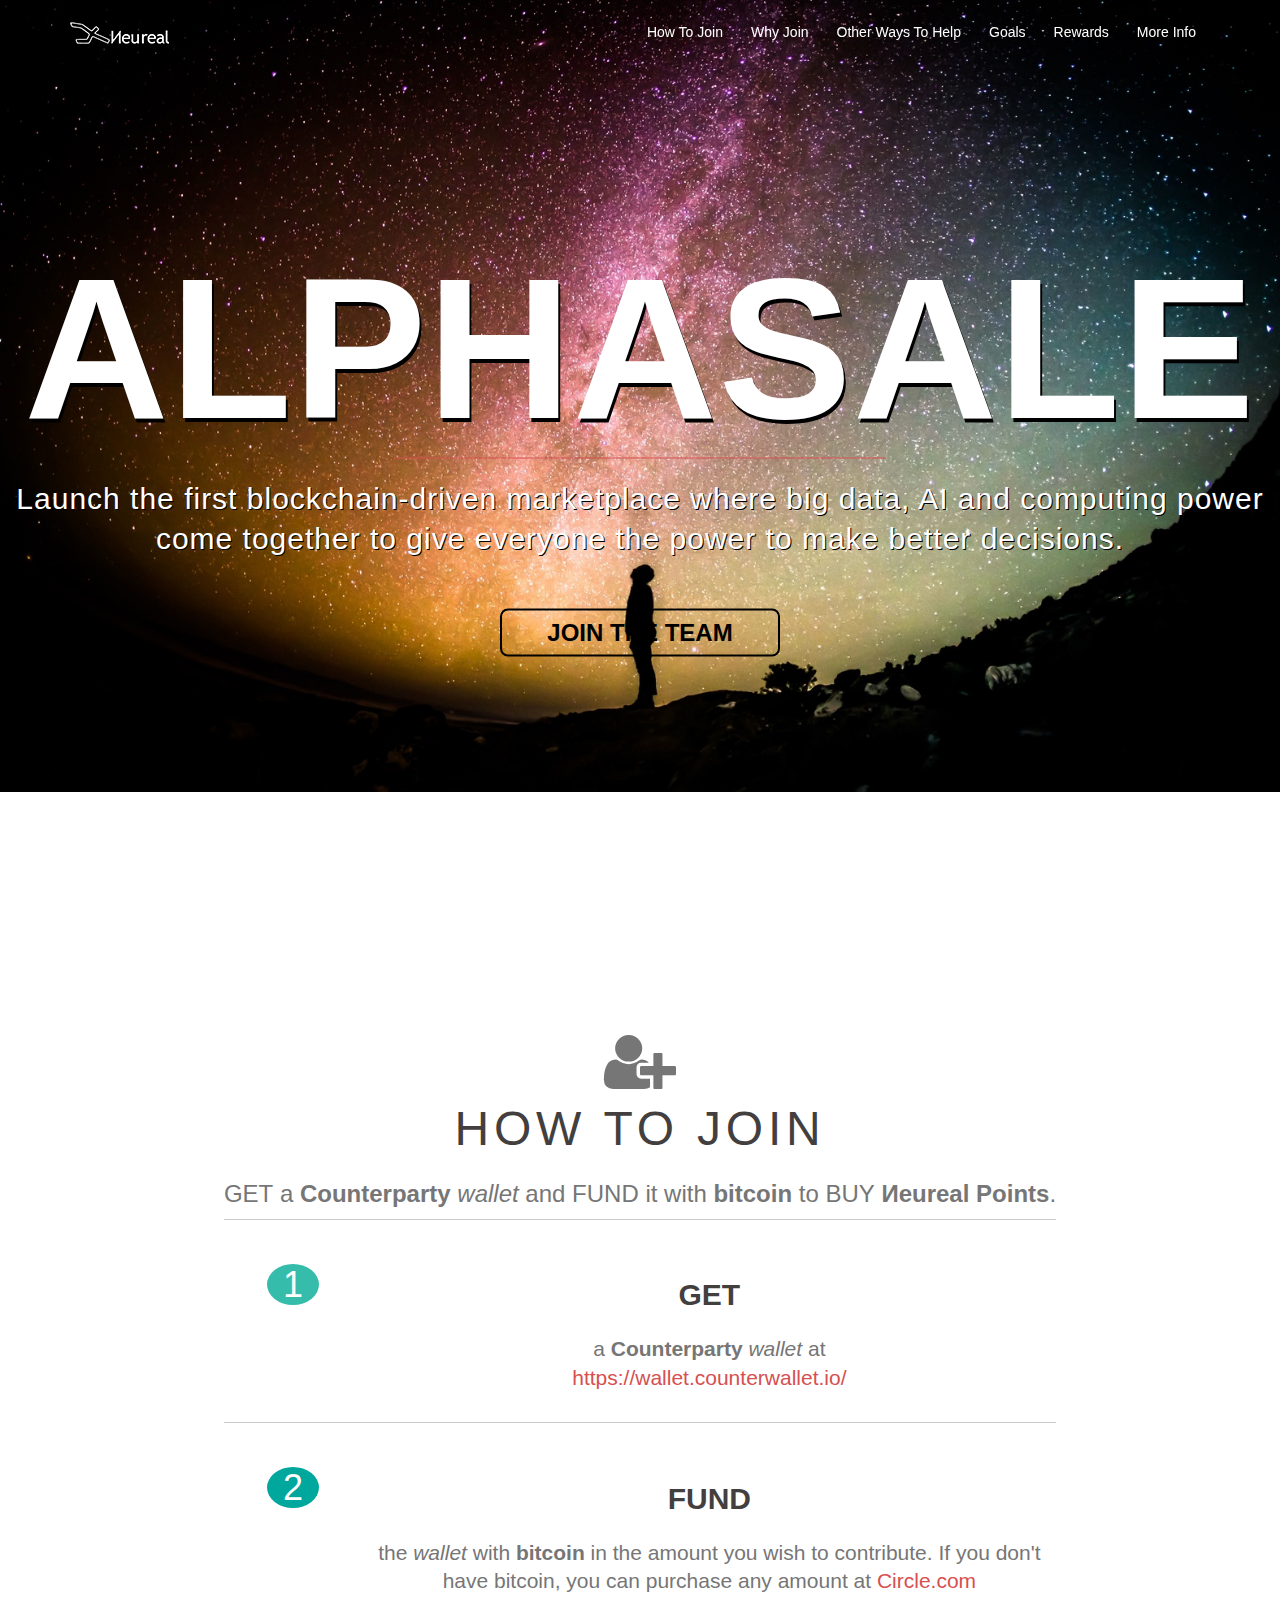
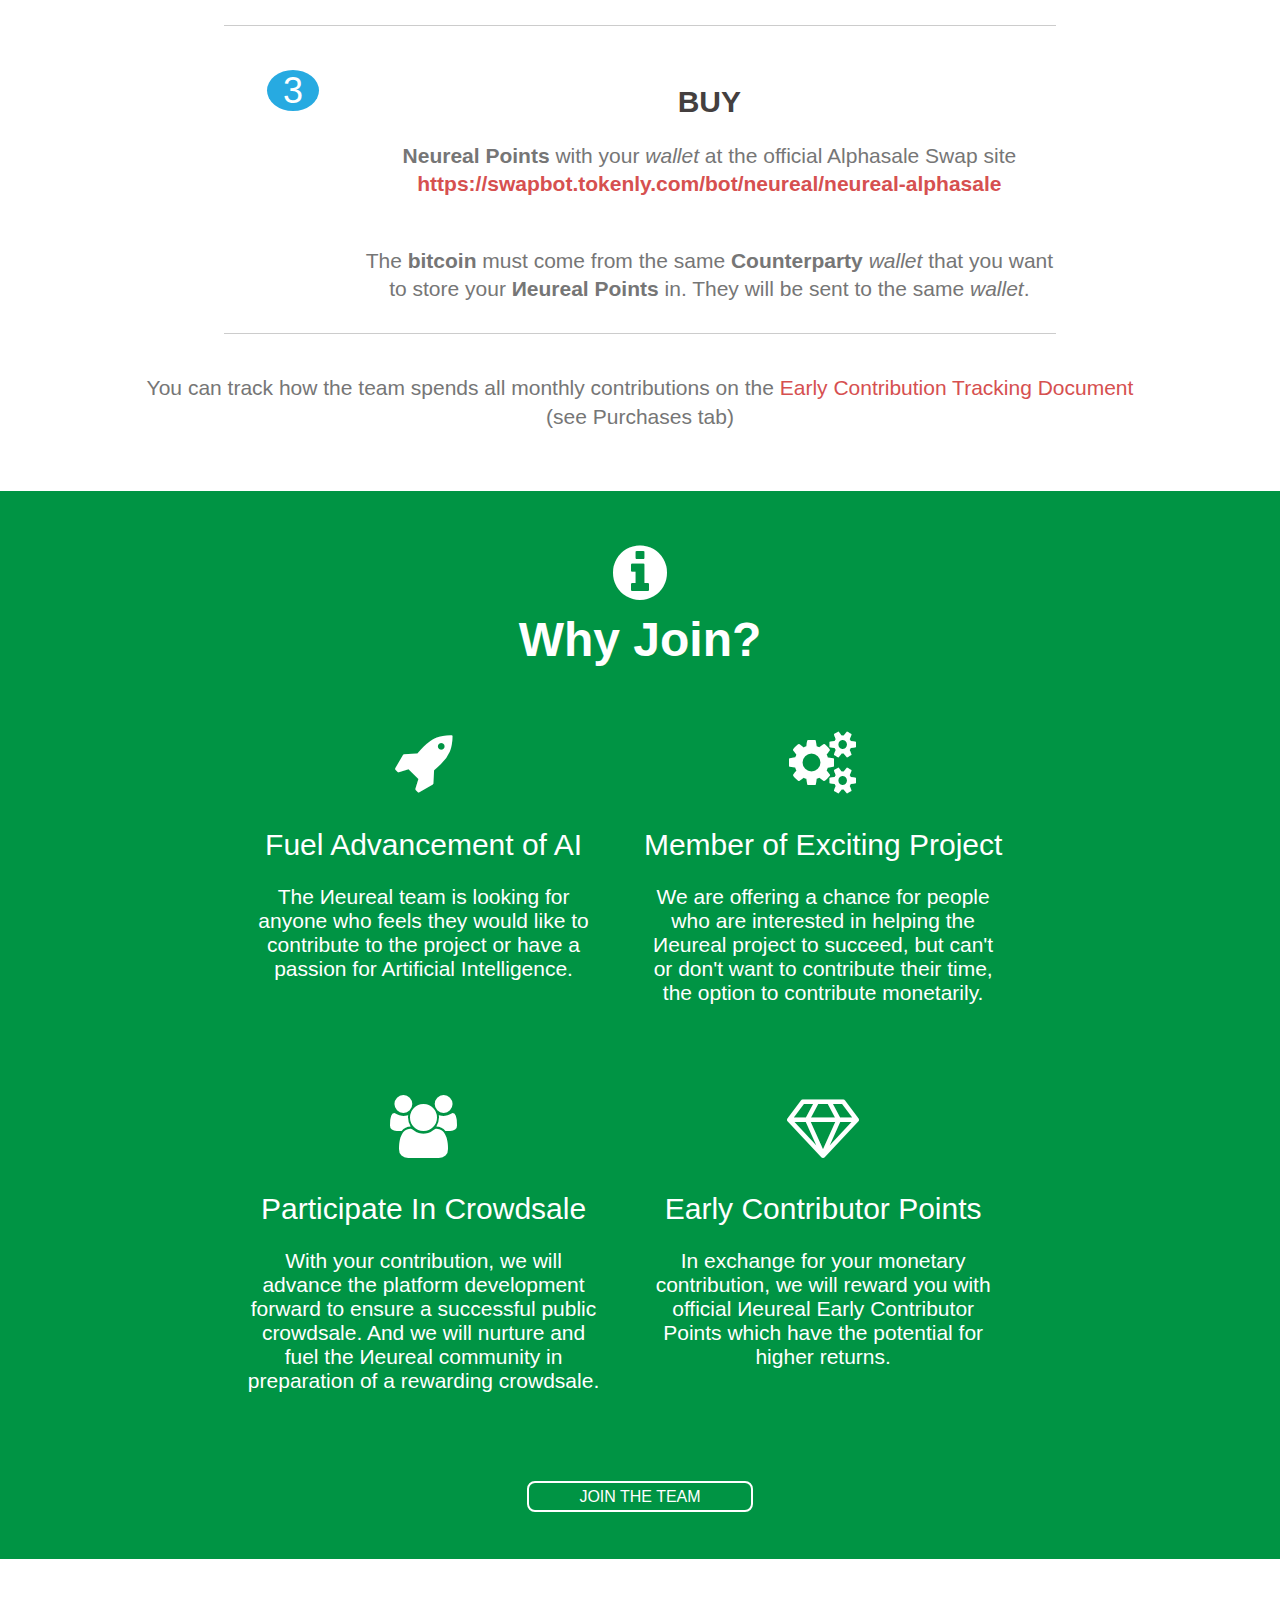
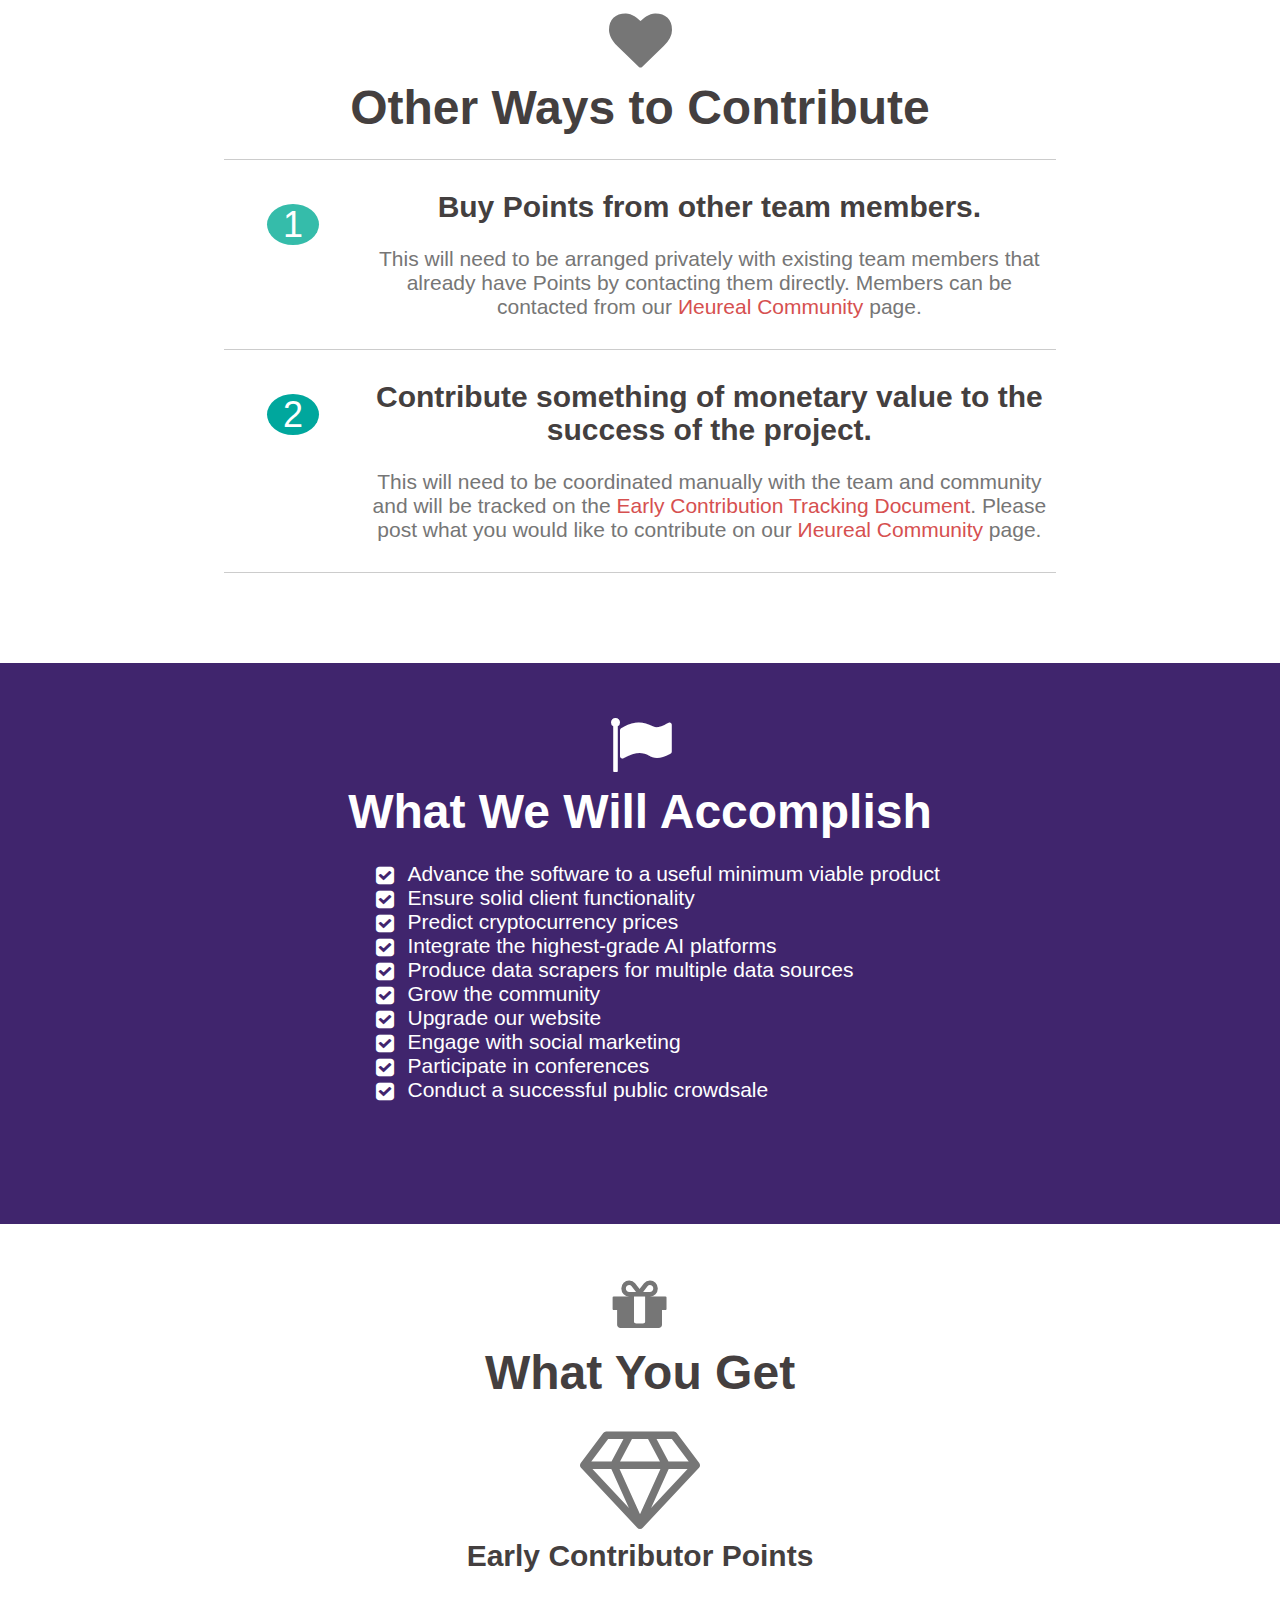
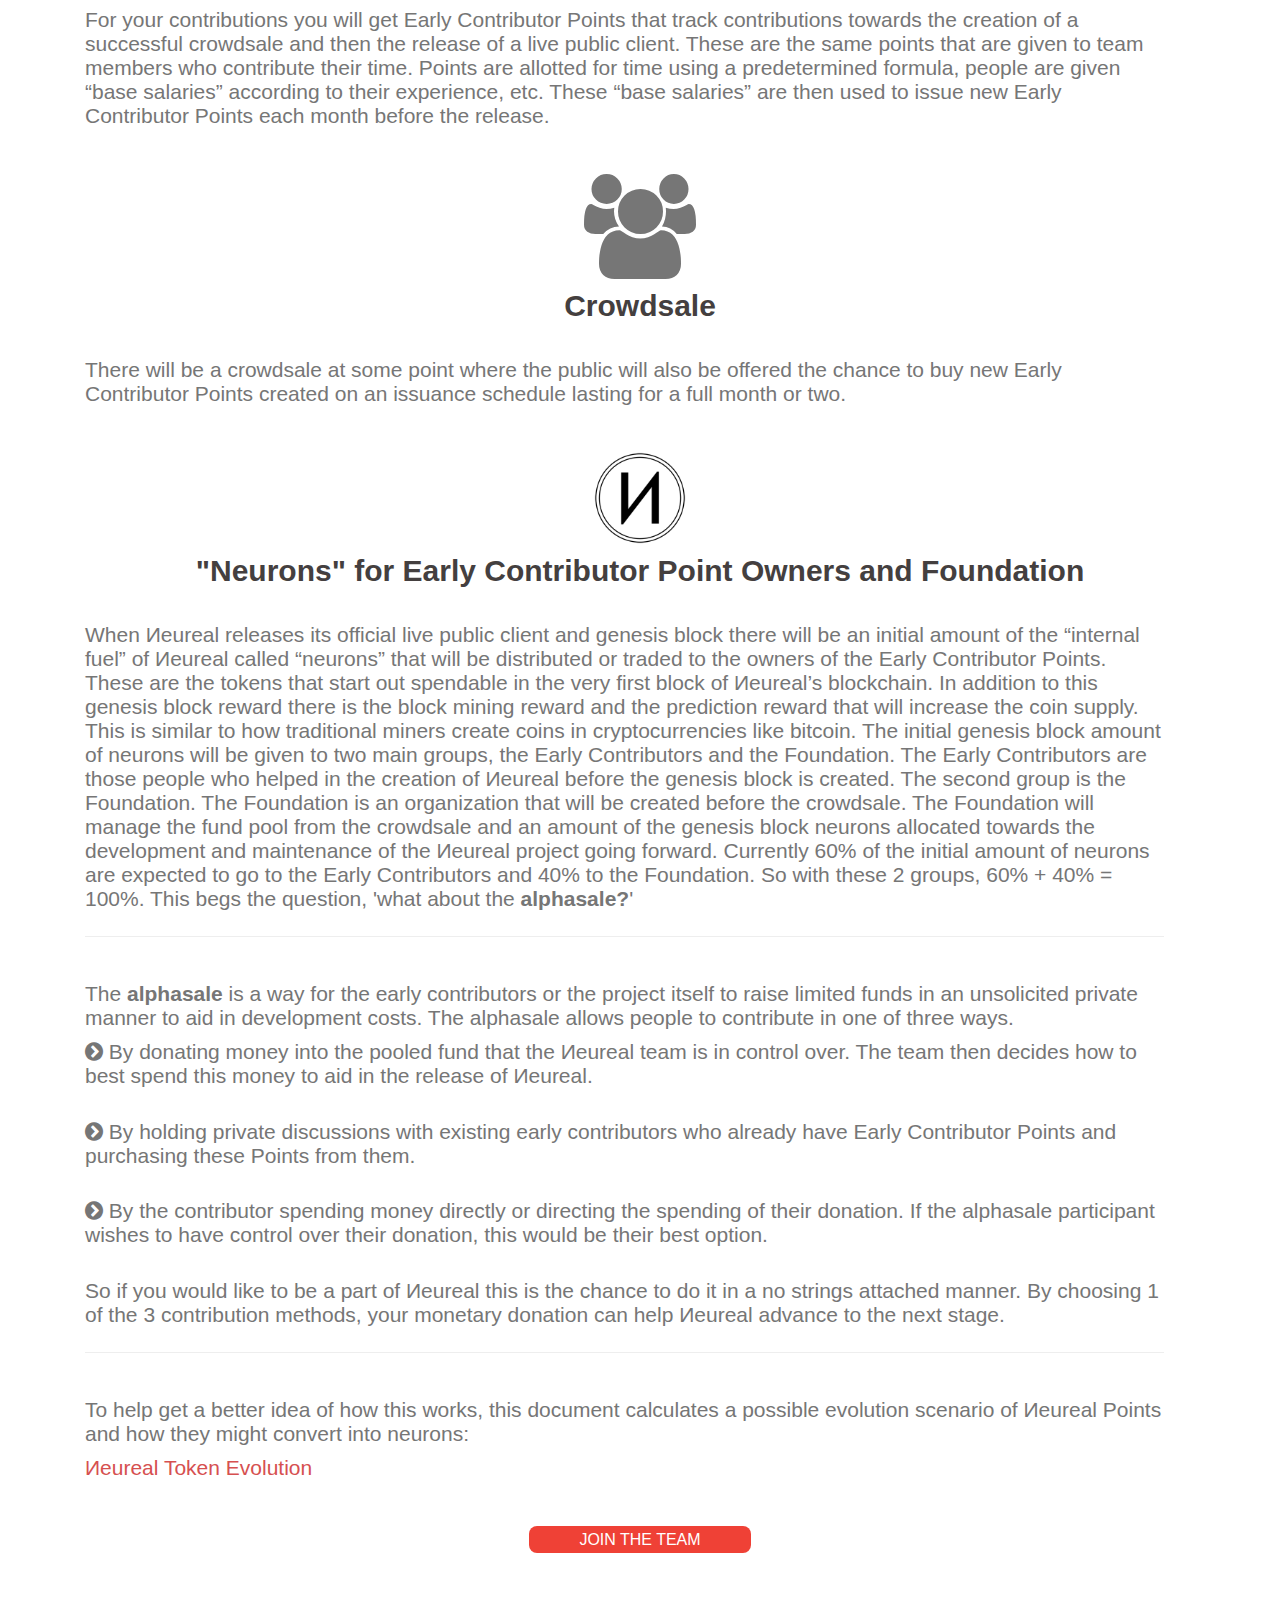
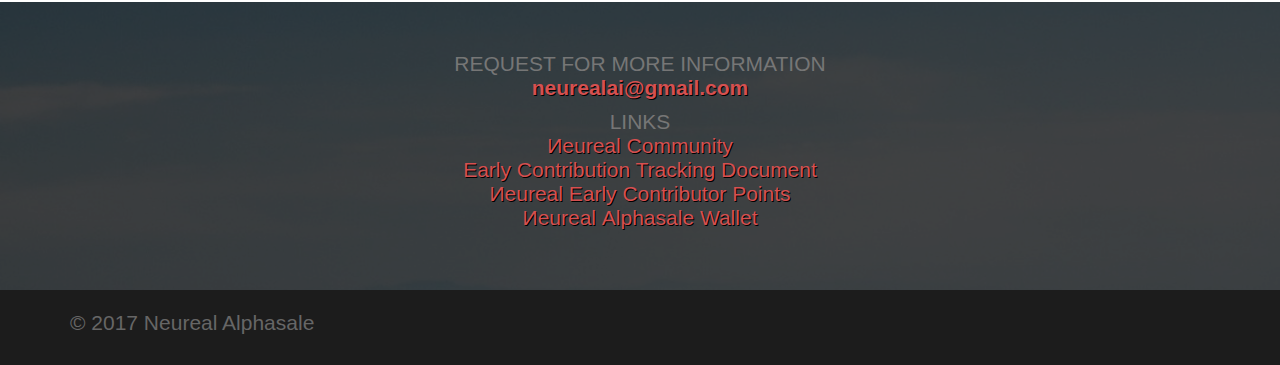
==== alphasale.neureal.net/index.html @ ccf72410 "files" ====
<!DOCTYPE html>
<html lang="en-US"><head>
<meta http-equiv="content-type" content="text/html; charset=UTF-8">
<meta charset="UTF-8">
<meta name="viewport" content="width=device-width, initial-scale=1">
<link rel="profile" href="http://gmpg.org/xfn/11">
<link rel="pingback" href="http://alphasale.neureal.net/xmlrpc.php">

<title>Neureal Alphasale</title>

		<script type="text/javascript">
			window._wpemojiSettings = {"baseUrl":"https:\/\/s.w.org\/images\/core\/emoji\/72x72\/","ext":".png","source":{"concatemoji":"http:\/\/alphasale.neureal.net\/wp-includes\/js\/wp-emoji-release.min.js?ver=4.5.9"}};
			!function(a,b,c){function d(a){var c,d,e,f=b.createElement("canvas"),g=f.getContext&&f.getContext("2d"),h=String.fromCharCode;if(!g||!g.fillText)return!1;switch(g.textBaseline="top",g.font="600 32px Arial",a){case"flag":return g.fillText(h(55356,56806,55356,56826),0,0),f.toDataURL().length>3e3;case"diversity":return g.fillText(h(55356,57221),0,0),c=g.getImageData(16,16,1,1).data,d=c[0]+","+c[1]+","+c[2]+","+c[3],g.fillText(h(55356,57221,55356,57343),0,0),c=g.getImageData(16,16,1,1).data,e=c[0]+","+c[1]+","+c[2]+","+c[3],d!==e;case"simple":return g.fillText(h(55357,56835),0,0),0!==g.getImageData(16,16,1,1).data[0];case"unicode8":return g.fillText(h(55356,57135),0,0),0!==g.getImageData(16,16,1,1).data[0]}return!1}function e(a){var c=b.createElement("script");c.src=a,c.type="text/javascript",b.getElementsByTagName("head")[0].appendChild(c)}var f,g,h,i;for(i=Array("simple","flag","unicode8","diversity"),c.supports={everything:!0,everythingExceptFlag:!0},h=0;h<i.length;h++)c.supports[i[h]]=d(i[h]),c.supports.everything=c.supports.everything&&c.supports[i[h]],"flag"!==i[h]&&(c.supports.everythingExceptFlag=c.supports.everythingExceptFlag&&c.supports[i[h]]);c.supports.everythingExceptFlag=c.supports.everythingExceptFlag&&!c.supports.flag,c.DOMReady=!1,c.readyCallback=function(){c.DOMReady=!0},c.supports.everything||(g=function(){c.readyCallback()},b.addEventListener?(b.addEventListener("DOMContentLoaded",g,!1),a.addEventListener("load",g,!1)):(a.attachEvent("onload",g),b.attachEvent("onreadystatechange",function(){"complete"===b.readyState&&c.readyCallback()})),f=c.source||{},f.concatemoji?e(f.concatemoji):f.wpemoji&&f.twemoji&&(e(f.twemoji),e(f.wpemoji)))}(window,document,window._wpemojiSettings);
		</script><script type="text/javascript" src="js/wp-emoji-release.js"></script>
		<style type="text/css">
img.wp-smiley,
img.emoji {
	display: inline !important;
	border: none !important;
	box-shadow: none !important;
	height: 1em !important;
	width: 1em !important;
	margin: 0 .07em !important;
	vertical-align: -0.1em !important;
	background: none !important;
	padding: 0 !important;
}
</style>
<link rel="stylesheet" href="css\font-awesome-4.7.0\font-awesome-4.7.0\css\font-awesome.min.css">

<link rel="stylesheet" id="siteorigin-panels-front-css" href="css/front.css" type="text/css" media="all">
<link rel="stylesheet" id="sydney-bootstrap-css" href="css/bootstrap.css" type="text/css" media="all">
<link rel="stylesheet" id="sydney-body-fonts-css" href="css/css.css" type="text/css" media="all">
<link rel="stylesheet" id="sydney-headings-fonts-css" href="css/css.css" type="text/css" media="all">
<link rel="stylesheet" id="sydney-style-css" href="css/style.css" type="text/css" media="all">
<style id="sydney-style-inline-css" type="text/css">
body, #mainnav ul ul a { font-family:"Titillium Web", sans-serif!important;}
h1, h2, h3, h4, h5, h6, #mainnav ul li a, .portfolio-info, .roll-testimonials .name, .roll-team .team-content .name, .roll-team .team-item .team-pop .name, .roll-tabs .menu-tab li a, .roll-testimonials .name, .roll-project .project-filter li a, .roll-button, .roll-counter .name-count, .roll-counter .numb-count button, input[type="button"], input[type="reset"], input[type="submit"] { font-family:"Titillium Web", sans-serif;}
.site-title { font-size:90px; }
.site-description { font-size:21px; }
#mainnav ul li a { font-size:14px; }
h1 { font-size:56px; }
h2 { font-size:48px; }
h3 { font-size:38px; }
h4 { font-size:30px; }
h5 { font-size:25px; }
h6 { font-size:17px; }
body { font-size:21px; }
.header-image { background-size:cover;}
.header-image { height:300px; }
.site-header.float-header { background-color:rgba(0,0,0,0.9);}
@media only screen and (max-width: 991px) { .site-header { background-color:#000000;}}
.site-title a, .site-title a:hover { color:#ffffff}
.site-description { color:#ffffff}
#mainnav ul li a, #mainnav ul li::before { color:#ffffff}
#mainnav .sub-menu li a { color:#ffffff}
#mainnav .sub-menu li a { background:#1c1c1c}
.text-slider .maintitle, .text-slider .subtitle { color:#ffffff}
body { color:#767676}
#secondary { background-color:#ffffff}
#secondary, #secondary a, #secondary .widget-title { color:#767676}
.footer-widgets { background-color:#252525}
.site-footer { background-color:#1c1c1c}
.site-footer,.site-footer a { color:#666666}
.overlay { background-color:#000000}
.page-wrap { padding-top:83px;}
.page-wrap { padding-bottom:100px;}
.slide-inner { display:none;}
.slide-inner.text-slider-stopped { display:block;}

</style>
<link rel="stylesheet" id="sydney-font-awesome-css" href="css/font-awesome.css" type="text/css" media="all">
<!--[if lte IE 9]>
<link rel='stylesheet' id='sydney-ie9-css'  href='http://alphasale.neureal.net/wp-content/themes/sydney/css/ie9.css?ver=4.5.9' type='text/css' media='all' />
<![endif]-->
<link rel="stylesheet" id="jetpack_css-css" href="css/jetpack.css" type="text/css" media="all">
<script type="text/javascript" src="js/jquery.js"></script>
<script type="text/javascript" src="js/jquery-migrate.js"></script>
<style type="text/css">img#wpstats{display:none}</style><style type="text/css" media="all" id="siteorigin-panels-grids-wp_head">/* Layout 2 */ #pg-2-0 , #pg-2-1 , #pg-2-2 , #pg-2-3 , #pg-2-4 , #pl-2 .panel-grid-cell .so-panel , #pl-2 .panel-grid-cell .so-panel:last-child { margin-bottom:0px } #pg-2-0 .panel-grid-cell , #pg-2-1 .panel-grid-cell , #pg-2-2 .panel-grid-cell , #pg-2-3 .panel-grid-cell , #pg-2-4 .panel-grid-cell , #pg-2-5 .panel-grid-cell { float:none } #pg-2-0 , #pg-2-1 , #pg-2-2 , #pg-2-3 , #pg-2-4 , #pg-2-5 { margin-left:-15px;margin-right:-15px } #pg-2-0 .panel-grid-cell , #pg-2-1 .panel-grid-cell , #pg-2-2 .panel-grid-cell , #pg-2-3 .panel-grid-cell , #pg-2-4 .panel-grid-cell , #pg-2-5 .panel-grid-cell { padding-left:15px;padding-right:15px } @media (max-width:780px){ #pg-2-0 .panel-grid-cell , #pg-2-1 .panel-grid-cell , #pg-2-2 .panel-grid-cell , #pg-2-3 .panel-grid-cell , #pg-2-4 .panel-grid-cell , #pg-2-5 .panel-grid-cell { float:none;width:auto } #pl-2 .panel-grid , #pl-2 .panel-grid-cell {  }  } </style><link rel="icon" href="images/cropped-Logo-chop-mark-512px.jpg?fit=32%2C32" sizes="32x32">
<link rel="icon" href="images/cropped-Logo-chop-mark-512px.jpg?fit=192%2C192" sizes="192x192">
<link rel="apple-touch-icon-precomposed" href="images/cropped-Logo-chop-mark-512px.jpg?fit=180%2C180">
<meta name="msapplication-TileImage" content="images/cropped-Logo-chop-mark-512px.jpg?fit=270%2C270">
			<link rel="stylesheet" id="custom-css-css" type="text/css" href="css/a.css">
			<style id="fit-vids-style">.fluid-width-video-wrapper{width:100%;position:relative;padding:0;}.fluid-width-video-wrapper iframe,.fluid-width-video-wrapper object,.fluid-width-video-wrapper embed {position:absolute;top:0;left:0;width:100%;height:100%;}</style></head>

<body style="margin: 0px;" class="home page page-id-2 page-template page-template-page-templates page-template-page_front-page page-template-page-templatespage_front-page-php siteorigin-panels siteorigin-panels-home">
<div style="opacity: 0; display: none;" class="preloader">
    <div class="spinner">
        <div class="pre-bounce1"></div>
        <div class="pre-bounce2"></div>
    </div>
</div>	
<div id="page" class="hfeed site">
	<a class="skip-link screen-reader-text" href="#content">Skip to content</a>

	<header id="masthead" class="site-header fixed" role="banner">
		<div class="header-wrap">
            <div class="container">
                <div class="row">
				<div class="col-md-4 col-sm-8 col-xs-12">
		        					<a href="index.html" title="Neureal Alphasale"><img class="site-logo" src="images/neureal_logo-and-word-outlines-white-sm.png" alt="Neureal Alphasale"></a>
		        				</div>
				<div class="col-md-8 col-sm-4 col-xs-12">
					<div class="btn-menu"></div>
					<nav id="mainnav" class="mainnav" role="navigation">
						<div class="menu-primary-container"><ul id="menu-primary" class="menu"><li id="menu-item-43" class="menu-item menu-item-type-custom menu-item-object-custom menu-item-43"><a href="#join">How To Join</a></li>
<li id="menu-item-44" class="menu-item menu-item-type-custom menu-item-object-custom menu-item-44"><a href="#why">Why Join</a></li>
<li id="menu-item-45" class="menu-item menu-item-type-custom menu-item-object-custom menu-item-45"><a href="#other">Other Ways To Help</a></li>
<li id="menu-item-46" class="menu-item menu-item-type-custom menu-item-object-custom menu-item-46"><a href="#goals">Goals</a></li>
<li id="menu-item-47" class="menu-item menu-item-type-custom menu-item-object-custom menu-item-47"><a href="#gift">Rewards</a></li>
<li id="menu-item-48" class="menu-item menu-item-type-custom menu-item-object-custom menu-item-48"><a href="#more-info">More Info</a></li>
</ul></div>					</nav><!-- #site-navigation -->
				</div>
				</div>
			</div>
		</div>
	</header><!-- #masthead -->
	
    <div style="position: relative; overflow: hidden; width: 100%; height: 701px;" id="slideshow" class="header-slider" data-speed="0">
        <div style="position: relative; height: 100%; width: 1587px; left: -1587px;" class="slides-control"><div style="margin: 0px; padding: 0px; list-style: outside none none; position: relative; height: 100%;" class="slides-container">
            <div class="slide-item" style="background-image: url(images/photo-1444703686981-a3abbc4d4fe3.jpg;); display: block; left: 1587px; position: absolute; overflow: hidden; height: 100%; width: 1587px; top: 0px; z-index: 2; opacity: 1; background-position: 50% 0px;">                        <div class="slide-inner">
                            <div class="contain animated fadeInRightBig text-slider">
                                <h2 class="maintitle">ALPHASALE</h2>
                                <p class="subtitle">Launch the first 
blockchain-driven marketplace where big data, AI and computing power 
come together to give everyone the power to make better decisions.</p>
                            </div>
                            <a href="#join" class="roll-button button-slider">JOIN THE TEAM</a>                        </div>
                    </div>  
        </div></div>        
    </div>

                
    <div class="slide-inner text-slider-stopped">
        <div class="contain text-slider">
            <h2 class="maintitle">ALPHASALE</h2>
            <p class="subtitle">Launch the first blockchain-driven 
marketplace where big data, AI and computing power come together to give
 everyone the power to make better decisions.</p>
        </div>
        <a href="#join" class="roll-button button-slider">JOIN THE TEAM</a>    </div>   
        
    <div class="header-image2">
	<div class="overlay2"></div>		<img class="header-inner2" src="images/bg.jpg" alt="Neureal Alphasale" width="1920">
	</div>
	<!--div class="header-image">
		<div class="overlay"></div>		<img class="header-inner" src="images/bg.jpg" alt="Neureal Alphasale" width="1920">
		
	</div-->

	<div id="content" class="page-wrap">
		<div class="container content-wrapper">
			<div class="row">	
	<div id="primary" class="fp-content-area">
		<main id="main" class="site-main" role="main">

			<div class="entry-content">
									<div id="pl-2"><div class="panel-grid" id="pg-2-0"><div style="text-align: center; padding: 50px 0px; background-position: 50% 210px;" class="panel-row-style"><div class="panel-grid-cell" id="pgc-2-0-0"><div class="so-panel widget widget_sow-editor panel-first-child panel-last-child" id="panel-2-0-0-0" data-index="0"><div class="so-widget-sow-editor so-widget-sow-editor-base">
<div class="siteorigin-widget-tinymce textwidget">
	<div class="postsection">
<div id="join" class="sectionheader"><i class="fa fa-user-plus fa-3x"></i><p></p>
<h2>How To Join</h2>
<p><span class="leader">GET&nbsp;a <strong>Counterparty</strong> <em>wallet</em> and FUND&nbsp;it with <strong>bitcoin</strong> to BUY&nbsp;<strong>Иeureal Points</strong>.</span></p>
</div>
<div class="box">
<div class="boxfull">
<div class="span2 steps">
<p><span class="circle number one">1</span></p>
</div>
<div class="span10">
<p>&nbsp;</p>
<h4>GET</h4>
<p>a <b>Counterparty </b><em>wallet</em> at<br>
<a href="https://wallet.counterwallet.io/" target="_blank">https://wallet.counterwallet.io/</a></p>
</div>
</div>
<div class="boxfull">
<div class="span2 steps">
<p><span class="circle number two">2</span></p>
</div>
<div class="span10">
<p>&nbsp;</p>
<h4>FUND</h4>
<p>the <em>wallet</em> with <strong>bitcoin</strong> in the amount you wish to contribute. If you don't have bitcoin, you can purchase any amount at <a href="http://circle.com/" target="_blank">Circle.com</a></p>
</div>
</div>
<div class="boxfull last">
<div class="span2 steps">
<p><span class="circle number three">3</span></p>
</div>
<div class="span10">
<p>&nbsp;</p>
<h4>BUY</h4>
<p><strong>Neureal Points</strong> with your <em>wallet</em> at the official Alphasale Swap site<br>
<strong><a href="https://swapbot.tokenly.com/bot/neureal/neureal-alphasale" target="_blank">https://swapbot.tokenly.com/bot/neureal/neureal-alphasale</a></strong></p>
<p>&nbsp;</p>
<p>The <strong>bitcoin</strong> must come from the same <strong>Counterparty</strong>&nbsp;<em>wallet</em> that you want to store your <strong>Иeureal Points</strong>&nbsp;in. They will be sent to the same <em>wallet</em>.</p>
</div>
</div>
<p>You can track how the team spends all monthly contributions on the <a href="https://drive.google.com/open?id=1WgDcwYbRUyux5fGw2wqFun2tTNwdpS8S4z0aoIQx-8M" target="_blank">Early Contribution Tracking Document</a><br>
(see Purchases tab)</p>
</div>
</div>
</div>
</div></div></div></div></div><div class="panel-grid" id="pg-2-1"><div class="siteorigin-panels-stretch sydney-stretch panel-row-style" style="background-color: rgb(0, 148, 68); color: rgb(255, 255, 255); text-align: center; padding: 50px 223.5px; margin-left: -223.5px; margin-right: -223.5px; border-left: 0px none; border-right: 0px none; background-position: 50% 149px;" data-stretch-type="full" data-hascolor="hascolor"><div style="color: inherit;" class="panel-grid-cell" id="pgc-2-1-0"><div style="color: inherit;" class="so-panel widget widget_sow-editor panel-first-child panel-last-child" id="panel-2-1-0-0" data-index="1"><div style="color: inherit;" class="so-widget-sow-editor so-widget-sow-editor-base">
<div style="color: inherit;" class="siteorigin-widget-tinymce textwidget">
	<div style="color: inherit;" class="boxwhy">
<div style="color: inherit;" id="why" class="sectionheader"><i style="color: inherit;" class="fa fa-info-circle fa-3x"></i><p></p>
<h2 style="color: inherit;">Why Join?</h2>
</div>
<div style="color: inherit;" class="box">
<div style="color: inherit;" class="boxfull">
<div style="color: inherit;" class="span6">
<i style="color: inherit;" class="fa fa-rocket fa-3x"></i><br>
&nbsp;<p></p>
<h4 style="color: inherit;">Fuel Advancement of AI</h4>
<p>The Иeureal team is looking for anyone who feels they would like to 
contribute to the project or have a passion for Artificial Intelligence.</p>
</div>
<div style="color: inherit;" class="span6">
<i style="color: inherit;" class="fa fa-cogs fa-3x"></i><br>
&nbsp;<p></p>
<h4 style="color: inherit;">Member of Exciting Project</h4>
<p>We are offering a chance for people who are interested in helping the
 Иeureal project to succeed, but can't or don't want to contribute their
 time, the option to contribute monetarily.</p>
</div>
</div>
<div style="color: inherit;" class="boxfull">
<div style="color: inherit;" class="span6">
<i style="color: inherit;" class="fa fa-users fa-3x"></i><br>
&nbsp;<p></p>
<h4 style="color: inherit;">Participate In Crowdsale</h4>
<p>With your contribution, we will advance the platform development 
forward to ensure a successful public crowdsale. And we will nurture and
 fuel the Иeureal community in preparation of a rewarding crowdsale.</p>
</div>
<div style="color: inherit;" class="span6">
<i style="color: inherit;" class="fa fa-diamond fa-3x"></i><br>
&nbsp;<p></p>
<h4 style="color: inherit;">Early Contributor Points</h4>
<p>In exchange for your monetary contribution, we will reward you with 
official Иeureal Early Contributor Points which have the potential for 
higher returns.</p>
</div>
</div>
</div>
<div style="color: inherit;" class="buttonbox"><a style="color: inherit;" class="joinbutton white" href="#join">JOIN THE TEAM</a></div>
</div>
</div>
</div></div></div></div></div><div class="panel-grid" id="pg-2-2"><div style="text-align: center; padding: 50px 0px; background-position: 50% 195px;" class="panel-row-style"><div class="panel-grid-cell" id="pgc-2-2-0"><div class="so-panel widget widget_sow-editor panel-first-child panel-last-child" id="panel-2-2-0-0" data-index="2"><div class="so-widget-sow-editor so-widget-sow-editor-base">
<div class="siteorigin-widget-tinymce textwidget">
	<div class="boxother">
<div id="other" class="sectionheader"><i class="fa fa-heart fa-3x"></i><p></p>
<h2>Other Ways to&nbsp;Contribute</h2>
</div>
<div class="box">
<div class="boxfull">
<div class="span2 steps">
<p><span class="circle number one">1</span></p>
</div>
<div class="span10">
<h4>Buy Points from other team members.</h4>
<p>This will need to be arranged privately with existing team members 
that already have Points by contacting them directly. Members can be 
contacted from our <a href="https://plus.google.com/u/0/communities/106663261491903542146" target="_blank">Иeureal Community</a> page.</p>
</div>
</div>
<div class="boxfull last">
<div class="span2 steps">
<p><span class="circle number two">2</span></p>
</div>
<div class="span10">
<h4>Contribute something of monetary value to the success of the project.</h4>
<p>This will need to be coordinated manually with the team and community and will be tracked on the <a href="https://drive.google.com/open?id=1WgDcwYbRUyux5fGw2wqFun2tTNwdpS8S4z0aoIQx-8M" target="_blank">Early Contribution Tracking Document</a>. Please post what you would like to contribute on our <a href="https://plus.google.com/u/0/communities/106663261491903542146" target="_blank">Иeureal Community</a> page.</p>
</div>
</div>
</div>
</div>
</div>
</div></div></div></div></div><div class="panel-grid" id="pg-2-3"><div class="siteorigin-panels-stretch sydney-stretch panel-row-style" style="background-color: rgb(64, 37, 109); color: rgb(255, 255, 255); text-align: center; padding: 50px 223.5px; margin-left: -223.5px; margin-right: -223.5px; border-left: 0px none; border-right: 0px none; background-position: 50% 186px;" data-stretch-type="full" data-hascolor="hascolor"><div style="color: inherit;" class="panel-grid-cell" id="pgc-2-3-0"><div style="color: inherit;" class="so-panel widget widget_sow-editor panel-first-child panel-last-child" id="panel-2-3-0-0" data-index="3"><div style="color: inherit;" class="so-widget-sow-editor so-widget-sow-editor-base">
<div style="color: inherit;" class="siteorigin-widget-tinymce textwidget">
	<div style="color: inherit;" class="boxgoals">
<div style="color: inherit;" id="goals" class="sectionheader"><i style="color: inherit;" class="fa fa-flag fa-3x"></i><p></p>
<h2 style="color: inherit;">What We Will Accomplish</h2>
</div>
<div style="color: inherit;" class="span7 offset3 goalslist">
<ul class="fa-ul">
<li><i style="color: inherit;" class="fa-li fa fa-check-square"></i> Advance the software to a useful minimum viable product</li>
<li><i style="color: inherit;" class="fa-li fa fa-check-square"></i> Ensure solid client functionality</li>
<li><i style="color: inherit;" class="fa-li fa fa-check-square"></i> Predict cryptocurrency prices</li>
<li><i style="color: inherit;" class="fa-li fa fa-check-square"></i> Integrate the highest-grade AI platforms</li>
<li><i style="color: inherit;" class="fa-li fa fa-check-square"></i> Produce data scrapers for multiple data sources</li>
<li><i style="color: inherit;" class="fa-li fa fa-check-square"></i> Grow the community</li>
<li><i style="color: inherit;" class="fa-li fa fa-check-square"></i> Upgrade our website</li>
<li><i style="color: inherit;" class="fa-li fa fa-check-square"></i> Engage with social marketing</li>
<li><i style="color: inherit;" class="fa-li fa fa-check-square"></i> Participate in conferences</li>
<li><i style="color: inherit;" class="fa-li fa fa-check-square"></i> Conduct a successful public crowdsale</li>
</ul>
</div>
</div>
</div>
</div></div></div></div></div><div class="panel-grid" id="pg-2-4"><div class="siteorigin-panels-stretch sydney-stretch panel-row-style" style="text-align: center; padding: 50px 223.5px; margin-left: -223.5px; margin-right: -223.5px; border-left: 0px none; border-right: 0px none; background-position: 50% 129px;" data-stretch-type="full"><div class="panel-grid-cell" id="pgc-2-4-0"><div class="so-panel widget widget_sow-editor panel-first-child panel-last-child" id="panel-2-4-0-0" data-index="4"><div class="so-widget-sow-editor so-widget-sow-editor-base">
<div class="siteorigin-widget-tinymce textwidget">
	<div class="boxgift">
<div id="gift" class="sectionheader"><i class="fa fa-gift fa-3x"></i><p></p>
<h2>What You Get</h2>
</div>
<div class="box">
<div class="span12"><i class="fa fa-diamond fa-5x"></i><p></p>
<h4>Early Contributor Points</h4>
</div>
<div class="span12 alignleft">
<p>For your contributions you will get Early Contributor Points that 
track contributions towards the creation of a successful crowdsale and 
then the release of a live public client. These are the same points that
 are given to team members who contribute their time. Points are 
allotted for time using a predetermined formula, people are given “base 
salaries” according to their experience, etc. These “base salaries” are 
then used to issue new Early Contributor Points each month before the 
release.</p>
</div>
</div>
<div class="box">
<div class="span12"><i class="fa fa-users fa-5x"></i><p></p>
<h4>Crowdsale</h4>
</div>
<div class="span12 alignleft">
<p>There will be a crowdsale at some point where the public will also be
 offered the chance to buy new Early Contributor Points created on an 
issuance schedule lasting for a full month or two.</p>
</div>
</div>
<div class="box">
<div class="span12"><img class="neurons" src="images/noo-icon-256-32.png" alt="Neurons" height="92" width="92"><p></p>
<h4>"Neurons" for Early Contributor Point Owners and Foundation</h4>
</div>
<div class="span12 alignleft">
<p>When Иeureal releases its official live public client and genesis 
block there will be an initial amount of the “internal fuel” of Иeureal 
called “neurons” that will be distributed or traded to the owners of the
 Early Contributor Points. These are the tokens that start out spendable
 in the very first block of Иeureal’s blockchain. In addition to this 
genesis block reward there is the block mining reward and the prediction
 reward that will increase the coin supply. This is similar to how 
traditional miners create coins in cryptocurrencies like bitcoin. The 
initial genesis block amount of neurons will be given to two main 
groups, the Early Contributors and the Foundation. The Early 
Contributors are those people who helped in the creation of Иeureal 
before the genesis block is created. The second group is the Foundation.
 The Foundation is an organization that will be created before the 
crowdsale. The Foundation will manage the fund pool from the crowdsale 
and an amount of the genesis block neurons allocated towards the 
development and maintenance of the Иeureal project going forward. 
Currently 60% of the initial amount of neurons are expected to go to the
 Early Contributors and 40% to the Foundation. So with these 2 groups, 
60% + 40% = 100%. This begs the question, 'what about the <strong>alphasale?</strong>'</p>
<hr>
<p>The <strong>alphasale</strong> is a way for the early contributors or
 the project itself to raise limited funds in an unsolicited private 
manner to aid in development costs. The alphasale allows people to 
contribute in one of three ways.</p>
<ul>
<li><i class="fa fa-chevron-circle-right"></i> By donating money into 
the pooled fund that the Иeureal team is in control over. The team then 
decides how to best spend this money to aid in the release of Иeureal.</li>
<li><i class="fa fa-chevron-circle-right"></i> By holding private 
discussions with existing early contributors who already have Early 
Contributor Points and purchasing these Points from them.</li>
<li><i class="fa fa-chevron-circle-right"></i> By the contributor 
spending money directly or directing the spending of their donation. If 
the alphasale participant wishes to have control over their donation, 
this would be their best option.</li>
</ul>
<p>So if you would like to be a part of Иeureal this is the chance to do
 it in a no strings attached manner. By choosing 1 of the 3 contribution
 methods, your monetary donation can help Иeureal advance to the next 
stage.</p>
<hr>
<p>To help get a better idea of how this works, this document calculates
 a possible evolution scenario of Иeureal Points and how they might 
convert into neurons:</p>
<p><a href="https://drive.google.com/open?id=1MiPPqdQFAJaKDmyyq6VZjxCofdwkA6bSUm_TeDOAbWw" target="_blank">Иeureal Token Evolution</a>
</p></div>
<div class="buttonbox"><a class="joinbutton orange" href="#join">JOIN THE TEAM</a></div>
</div>
</div>
</div>
</div></div></div></div></div><div class="panel-grid" id="pg-2-5"><div class="siteorigin-panels-stretch sydney-stretch panel-row-style" style="text-align: center; background: url(images/footer-bg.png;); padding: 50px 223.5px; margin-left: -223.5px; margin-right: -223.5px; border-left: 0px none; border-right: 0px none; background-position: 50% 119px;" data-stretch-type="full" data-hasbg="hasbg">

<div class="panel-grid-cell" id="pgc-2-5-0"><div class="so-panel widget widget_sow-editor panel-first-child panel-last-child" id="panel-2-5-0-0" data-index="5"><div class="so-widget-sow-editor so-widget-sow-editor-base">
<div class="siteorigin-widget-tinymce textwidget">
	<div id="more-info" class="boxfooter">
<p class="sectionheader"><span class="uppercase">Request For More Information</span><br>
<a href="mailto:neurealai@gmail.com"><strong>neurealai@gmail.com</strong></a></p>
<p class="sectionheader">
</p><p class="sectionheader"><span class="uppercase">Links</span><br>
<a href="https://plus.google.com/u/0/communities/106663261491903542146" target="_blank">Иeureal Community</a><br>
<a href="https://drive.google.com/open?id=1WgDcwYbRUyux5fGw2wqFun2tTNwdpS8S4z0aoIQx-8M" target="_blank">Early Contribution Tracking Document</a><br>
<a href="https://counterpartychain.io/asset/NEUREAL" target="_blank">Иeureal Early Contributor Points</a><br>
<a href="https://blockscan.com/address?q=1NwzrWxTAfvF5iszezDnhEV6kpMnPedq5L" target="_blank">Иeureal&nbsp;Alphasale Wallet</a></p>
</div>
</div>
</div></div></div><div class="overlay"><div class="myfooterbg"><img src="images/fbg.png"></div></div></div></div></div>							</div><!-- .entry-content -->

		</main><!-- #main -->
	</div><!-- #primary -->

			</div>
		</div>
	</div><!-- #content -->

	
    <a class="go-top"><i class="fa fa-angle-up"></i></a>

	<footer id="colophon" class="site-footer" role="contentinfo">
		<div class="site-info container">
				<p id="footer-info">&copy 2017 <a href="index.html">Neureal Alphasale</a></p>	</div><!-- .site-info -->
	</footer><!-- #colophon -->
</div><!-- #page -->

<script type="text/javascript" src="/photon.js"></script>
<script type="text/javascript" src="js/devicepx-jetpack.js"></script>
<script type="text/javascript" src="js/scripts.js"></script>
<script type="text/javascript" src="js/main.js"></script>
<script type="text/javascript" src="js/skip-link-focus-fix.js"></script>
<script type="text/javascript" src="js/comment-reply.js"></script>
<script type="text/javascript" src="js/wp-embed.js"></script>
<script type="text/javascript">
/* <![CDATA[ */
var panelsStyles = {"fullContainer":"body"};
/* ]]> */
</script>
<script type="text/javascript" src="js/styling-24.js"></script>
<script type="text/javascript" src="js/e-201726.js" async="" defer="defer"></script>
<script type="text/javascript">
	_stq = window._stq || [];
	_stq.push([ 'view', {v:'ext',j:'1:4.1.1',blog:'103143791',post:'2',tz:'-6',srv:'alphasale.neureal.net'} ]);
	_stq.push([ 'clickTrackerInit', '103143791', '2' ]);
</script>







<img id="wpstats" alt=":)" src="images/g.gif" height="5" width="6"></body></html>
<!-- Dynamic page generated in 2.531 seconds. -->
<!-- Cached page generated by WP-Super-Cache on 2017-06-30 15:56:44 -->
<!-- Compression = gzip -->
---- alphasale.neureal.net/css/front.css ----
.panel-grid {
  zoom: 1;
}
.panel-grid:before {
  content: '';
  display: block;
}
.panel-grid:after {
  content: '';
  display: table;
  clear: both;
}
.panel-grid-cell {
  -ms-box-sizing: border-box;
  -moz-box-sizing: border-box;
  -webkit-box-sizing: border-box;
  box-sizing: border-box;
  min-height: 1em;
}
.panel-grid-cell .so-panel {
  zoom: 1;
}
.panel-grid-cell .so-panel:before {
  content: '';
  display: block;
}
.panel-grid-cell .so-panel:after {
  content: '';
  display: table;
  clear: both;
}
.panel-grid-cell .panel-last-child {
  margin-bottom: 0;
}
.panel-grid-cell .widget-title {
  margin-top: 0;
}
.panel-row-style {
  zoom: 1;
}
.panel-row-style:before {
  content: '';
  display: block;
}
.panel-row-style:after {
  content: '';
  display: table;
  clear: both;
}
---- alphasale.neureal.net/css/css.css ----
/* latin-ext */
@font-face {
  font-family: 'Titillium Web';
  font-style: normal;
  font-weight: 300;
  src: local('Titillium Web Light'), local('TitilliumWeb-Light'), url(http://fonts.gstatic.com/s/titilliumweb/v5/anMUvcNT0H1YN4FII8wpr9INifKjd1RJ3NxxEi9Cy2w.woff2) format('woff2');
  unicode-range: U+0100-024F, U+1E00-1EFF, U+20A0-20AB, U+20AD-20CF, U+2C60-2C7F, U+A720-A7FF;
}
/* latin */
@font-face {
  font-family: 'Titillium Web';
  font-style: normal;
  font-weight: 300;
  src: local('Titillium Web Light'), local('TitilliumWeb-Light'), url(http://fonts.gstatic.com/s/titilliumweb/v5/anMUvcNT0H1YN4FII8wpr4-67659ICLY8bMrYhtePPA.woff2) format('woff2');
  unicode-range: U+0000-00FF, U+0131, U+0152-0153, U+02C6, U+02DA, U+02DC, U+2000-206F, U+2074, U+20AC, U+2212, U+2215;
}
/* latin-ext */
@font-face {
  font-family: 'Titillium Web';
  font-style: normal;
  font-weight: 400;
  src: local('Titillium Web Regular'), local('TitilliumWeb-Regular'), url(http://fonts.gstatic.com/s/titilliumweb/v5/7XUFZ5tgS-tD6QamInJTcSo_WB_cotcEMUw1LsIE8mM.woff2) format('woff2');
  unicode-range: U+0100-024F, U+1E00-1EFF, U+20A0-20AB, U+20AD-20CF, U+2C60-2C7F, U+A720-A7FF;
}
/* latin */
@font-face {
  font-family: 'Titillium Web';
  font-style: normal;
  font-weight: 400;
  src: local('Titillium Web Regular'), local('TitilliumWeb-Regular'), url(http://fonts.gstatic.com/s/titilliumweb/v5/7XUFZ5tgS-tD6QamInJTcZSnX671uNZIV63UdXh3Mg0.woff2) format('woff2');
  unicode-range: U+0000-00FF, U+0131, U+0152-0153, U+02C6, U+02DA, U+02DC, U+2000-206F, U+2074, U+20AC, U+2212, U+2215;
}
/* latin-ext */
@font-face {
  font-family: 'Titillium Web';
  font-style: normal;
  font-weight: 600;
  src: local('Titillium Web SemiBold'), local('TitilliumWeb-SemiBold'), url(http://fonts.gstatic.com/s/titilliumweb/v5/anMUvcNT0H1YN4FII8wpr_SNRT0fZ5CX-AqRkMYgJJo.woff2) format('woff2');
  unicode-range: U+0100-024F, U+1E00-1EFF, U+20A0-20AB, U+20AD-20CF, U+2C60-2C7F, U+A720-A7FF;
}
/* latin */
@font-face {
  font-family: 'Titillium Web';
  font-style: normal;
  font-weight: 600;
  src: local('Titillium Web SemiBold'), local('TitilliumWeb-SemiBold'), url(http://fonts.gstatic.com/s/titilliumweb/v5/anMUvcNT0H1YN4FII8wpr46gJz9aNFrmnwBdd69aqzY.woff2) format('woff2');
  unicode-range: U+0000-00FF, U+0131, U+0152-0153, U+02C6, U+02DA, U+02DC, U+2000-206F, U+2074, U+20AC, U+2212, U+2215;
}
/* latin-ext */
@font-face {
  font-family: 'Titillium Web';
  font-style: italic;
  font-weight: 300;
  src: local('Titillium Web Light Italic'), local('TitilliumWeb-LightItalic'), url(http://fonts.gstatic.com/s/titilliumweb/v5/RZunN20OBmkvrU7sA4GPPoJk2PUjA3BuZ7-sn6ahBAU.woff2) format('woff2');
  unicode-range: U+0100-024F, U+1E00-1EFF, U+20A0-20AB, U+20AD-20CF, U+2C60-2C7F, U+A720-A7FF;
}
/* latin */
@font-face {
  font-family: 'Titillium Web';
  font-style: italic;
  font-weight: 300;
  src: local('Titillium Web Light Italic'), local('TitilliumWeb-LightItalic'), url(http://fonts.gstatic.com/s/titilliumweb/v5/RZunN20OBmkvrU7sA4GPPpqmdMmZ3RU_nSyRBdIw_WA.woff2) format('woff2');
  unicode-range: U+0000-00FF, U+0131, U+0152-0153, U+02C6, U+02DA, U+02DC, U+2000-206F, U+2074, U+20AC, U+2212, U+2215;
}
/* latin-ext */
@font-face {
  font-family: 'Titillium Web';
  font-style: italic;
  font-weight: 400;
  src: local('Titillium Web Italic'), local('TitilliumWeb-Italic'), url(http://fonts.gstatic.com/s/titilliumweb/v5/r9OmwyQxrgzUAhaLET_KO86gOKNGPbHY3c2d_06TbvM.woff2) format('woff2');
  unicode-range: U+0100-024F, U+1E00-1EFF, U+20A0-20AB, U+20AD-20CF, U+2C60-2C7F, U+A720-A7FF;
}
/* latin */
@font-face {
  font-family: 'Titillium Web';
  font-style: italic;
  font-weight: 400;
  src: local('Titillium Web Italic'), local('TitilliumWeb-Italic'), url(http://fonts.gstatic.com/s/titilliumweb/v5/r9OmwyQxrgzUAhaLET_KO6qVnG43xFTRN40gwdrG-aE.woff2) format('woff2');
  unicode-range: U+0000-00FF, U+0131, U+0152-0153, U+02C6, U+02DA, U+02DC, U+2000-206F, U+2074, U+20AC, U+2212, U+2215;
}
/* latin-ext */
@font-face {
  font-family: 'Titillium Web';
  font-style: italic;
  font-weight: 600;
  src: local('Titillium Web SemiBold Italic'), local('TitilliumWeb-SemiBoldItalic'), url(http://fonts.gstatic.com/s/titilliumweb/v5/RZunN20OBmkvrU7sA4GPPjAIC19vemm8z_7Iwl5FvF4.woff2) format('woff2');
  unicode-range: U+0100-024F, U+1E00-1EFF, U+20A0-20AB, U+20AD-20CF, U+2C60-2C7F, U+A720-A7FF;
}
/* latin */
@font-face {
  font-family: 'Titillium Web';
  font-style: italic;
  font-weight: 600;
  src: local('Titillium Web SemiBold Italic'), local('TitilliumWeb-SemiBoldItalic'), url(http://fonts.gstatic.com/s/titilliumweb/v5/RZunN20OBmkvrU7sA4GPPqnxEWeSxeYH5Yv0OHgSghs.woff2) format('woff2');
  unicode-range: U+0000-00FF, U+0131, U+0152-0153, U+02C6, U+02DA, U+02DC, U+2000-206F, U+2074, U+20AC, U+2212, U+2215;
}
---- alphasale.neureal.net/css/css.css ----
/* latin-ext */
@font-face {
  font-family: 'Titillium Web';
  font-style: normal;
  font-weight: 300;
  src: local('Titillium Web Light'), local('TitilliumWeb-Light'), url(http://fonts.gstatic.com/s/titilliumweb/v5/anMUvcNT0H1YN4FII8wpr9INifKjd1RJ3NxxEi9Cy2w.woff2) format('woff2');
  unicode-range: U+0100-024F, U+1E00-1EFF, U+20A0-20AB, U+20AD-20CF, U+2C60-2C7F, U+A720-A7FF;
}
/* latin */
@font-face {
  font-family: 'Titillium Web';
  font-style: normal;
  font-weight: 300;
  src: local('Titillium Web Light'), local('TitilliumWeb-Light'), url(http://fonts.gstatic.com/s/titilliumweb/v5/anMUvcNT0H1YN4FII8wpr4-67659ICLY8bMrYhtePPA.woff2) format('woff2');
  unicode-range: U+0000-00FF, U+0131, U+0152-0153, U+02C6, U+02DA, U+02DC, U+2000-206F, U+2074, U+20AC, U+2212, U+2215;
}
/* latin-ext */
@font-face {
  font-family: 'Titillium Web';
  font-style: normal;
  font-weight: 400;
  src: local('Titillium Web Regular'), local('TitilliumWeb-Regular'), url(http://fonts.gstatic.com/s/titilliumweb/v5/7XUFZ5tgS-tD6QamInJTcSo_WB_cotcEMUw1LsIE8mM.woff2) format('woff2');
  unicode-range: U+0100-024F, U+1E00-1EFF, U+20A0-20AB, U+20AD-20CF, U+2C60-2C7F, U+A720-A7FF;
}
/* latin */
@font-face {
  font-family: 'Titillium Web';
  font-style: normal;
  font-weight: 400;
  src: local('Titillium Web Regular'), local('TitilliumWeb-Regular'), url(http://fonts.gstatic.com/s/titilliumweb/v5/7XUFZ5tgS-tD6QamInJTcZSnX671uNZIV63UdXh3Mg0.woff2) format('woff2');
  unicode-range: U+0000-00FF, U+0131, U+0152-0153, U+02C6, U+02DA, U+02DC, U+2000-206F, U+2074, U+20AC, U+2212, U+2215;
}
/* latin-ext */
@font-face {
  font-family: 'Titillium Web';
  font-style: normal;
  font-weight: 600;
  src: local('Titillium Web SemiBold'), local('TitilliumWeb-SemiBold'), url(http://fonts.gstatic.com/s/titilliumweb/v5/anMUvcNT0H1YN4FII8wpr_SNRT0fZ5CX-AqRkMYgJJo.woff2) format('woff2');
  unicode-range: U+0100-024F, U+1E00-1EFF, U+20A0-20AB, U+20AD-20CF, U+2C60-2C7F, U+A720-A7FF;
}
/* latin */
@font-face {
  font-family: 'Titillium Web';
  font-style: normal;
  font-weight: 600;
  src: local('Titillium Web SemiBold'), local('TitilliumWeb-SemiBold'), url(http://fonts.gstatic.com/s/titilliumweb/v5/anMUvcNT0H1YN4FII8wpr46gJz9aNFrmnwBdd69aqzY.woff2) format('woff2');
  unicode-range: U+0000-00FF, U+0131, U+0152-0153, U+02C6, U+02DA, U+02DC, U+2000-206F, U+2074, U+20AC, U+2212, U+2215;
}
/* latin-ext */
@font-face {
  font-family: 'Titillium Web';
  font-style: italic;
  font-weight: 300;
  src: local('Titillium Web Light Italic'), local('TitilliumWeb-LightItalic'), url(http://fonts.gstatic.com/s/titilliumweb/v5/RZunN20OBmkvrU7sA4GPPoJk2PUjA3BuZ7-sn6ahBAU.woff2) format('woff2');
  unicode-range: U+0100-024F, U+1E00-1EFF, U+20A0-20AB, U+20AD-20CF, U+2C60-2C7F, U+A720-A7FF;
}
/* latin */
@font-face {
  font-family: 'Titillium Web';
  font-style: italic;
  font-weight: 300;
  src: local('Titillium Web Light Italic'), local('TitilliumWeb-LightItalic'), url(http://fonts.gstatic.com/s/titilliumweb/v5/RZunN20OBmkvrU7sA4GPPpqmdMmZ3RU_nSyRBdIw_WA.woff2) format('woff2');
  unicode-range: U+0000-00FF, U+0131, U+0152-0153, U+02C6, U+02DA, U+02DC, U+2000-206F, U+2074, U+20AC, U+2212, U+2215;
}
/* latin-ext */
@font-face {
  font-family: 'Titillium Web';
  font-style: italic;
  font-weight: 400;
  src: local('Titillium Web Italic'), local('TitilliumWeb-Italic'), url(http://fonts.gstatic.com/s/titilliumweb/v5/r9OmwyQxrgzUAhaLET_KO86gOKNGPbHY3c2d_06TbvM.woff2) format('woff2');
  unicode-range: U+0100-024F, U+1E00-1EFF, U+20A0-20AB, U+20AD-20CF, U+2C60-2C7F, U+A720-A7FF;
}
/* latin */
@font-face {
  font-family: 'Titillium Web';
  font-style: italic;
  font-weight: 400;
  src: local('Titillium Web Italic'), local('TitilliumWeb-Italic'), url(http://fonts.gstatic.com/s/titilliumweb/v5/r9OmwyQxrgzUAhaLET_KO6qVnG43xFTRN40gwdrG-aE.woff2) format('woff2');
  unicode-range: U+0000-00FF, U+0131, U+0152-0153, U+02C6, U+02DA, U+02DC, U+2000-206F, U+2074, U+20AC, U+2212, U+2215;
}
/* latin-ext */
@font-face {
  font-family: 'Titillium Web';
  font-style: italic;
  font-weight: 600;
  src: local('Titillium Web SemiBold Italic'), local('TitilliumWeb-SemiBoldItalic'), url(http://fonts.gstatic.com/s/titilliumweb/v5/RZunN20OBmkvrU7sA4GPPjAIC19vemm8z_7Iwl5FvF4.woff2) format('woff2');
  unicode-range: U+0100-024F, U+1E00-1EFF, U+20A0-20AB, U+20AD-20CF, U+2C60-2C7F, U+A720-A7FF;
}
/* latin */
@font-face {
  font-family: 'Titillium Web';
  font-style: italic;
  font-weight: 600;
  src: local('Titillium Web SemiBold Italic'), local('TitilliumWeb-SemiBoldItalic'), url(http://fonts.gstatic.com/s/titilliumweb/v5/RZunN20OBmkvrU7sA4GPPqnxEWeSxeYH5Yv0OHgSghs.woff2) format('woff2');
  unicode-range: U+0000-00FF, U+0131, U+0152-0153, U+02C6, U+02DA, U+02DC, U+2000-206F, U+2074, U+20AC, U+2212, U+2215;
}
---- alphasale.neureal.net/css/style.css ----
/*
Theme Name: Sydney
Theme URI: http://athemes.com/theme/sydney
Author: aThemes
Author URI: http://athemes.com
Description: Sydney is a powerful business theme that provides a fast way for companies or freelancers to create an awesome online presence. Sydney brings plenty of customization possibilities like access to all Google Fonts, full color control, layout control, logo upload, full screen slider, header image, sticky navigation and much more. Also, Sydney provides all the construction blocks you need to rapidly create an engaging front page.
Version: 1.30
License: GNU General Public License v2 or later
License URI: http://www.gnu.org/licenses/gpl-2.0.html
Text Domain: sydney
Tags: light, two-columns, right-sidebar, fluid-layout, responsive-layout, custom-colors, custom-background, custom-header, custom-menu, featured-images, sticky-post, theme-options, threaded-comments, translation-ready

This theme, like WordPress, is licensed under the GPL.
Use it to make something cool, have fun, and share what you've learned with others.
Sydney is based on Underscores http://underscores.me/, (C) 2012-2015 Automattic, Inc.
*/


/*--------------------------------------------------------------
Social
--------------------------------------------------------------*/
.header-inner2{
	position:absolute;
	z-index:1;
	top:0;
}
#pgc-2-0-0 {
    margin-top: 80px;
}
.myfooterbg > img {
    width: 100%;
}
.social-menu-widget {
	padding: 0;
	margin: 0 auto;
	display: table;
	text-align: center;
}
.widget-area .widget_fp_social a,
.social-menu-widget a,
.social-menu-widget a:hover {
	color: #d65050;
}
.social-menu-widget li {
	display: inline-block;
	padding: 5px 20px;
	list-style: none;
	line-height: 1;
}
.widget-area .widget_fp_social div ul li {
	padding: 5px 10px;
	line-height: 1;
}
.social-menu-widget a {
	text-decoration: none;
}
.social-widget li a::before,
.social-menu-widget a:before {
	font-family: FontAwesome;
	color: inherit;
}
.social-menu-widget li a,
.social-widget a {
	-webkit-backface-visibility: visible;
	backface-visibility: visible;
}
.social-menu-widget li a:hover,
.social-widget a:hover {
}
.social-menu-widget a:before {
	font-size: 50px;
	text-shadow: 0 0 1px #222;
}
.widget-area .widget_fp_social a:before {
	font-size: 34px;
}
.social-menu-widget a[href*="twitter.com"]::before {
	content: '\f099';
}
.social-menu-widget a[href*="facebook.com"]::before {
	content: '\f09a';
}
.social-menu-widget a[href*="plus.google.com"]::before {
	content: '\f0d5';
}
.social-menu-widget a[href*="google.com/+"]::before {
	content: '\f0d5';
}
.social-menu-widget a[href*="dribbble.com"]::before {
	content: '\f17d';
}
.social-menu-widget a[href*="pinterest.com"]::before {
	content: '\f231';
}
.social-menu-widget a[href*="youtube.com"]::before {
	content: '\f167';
}
.social-menu-widget a[href*="flickr.com"]::before {
	content: '\f16e';
}
.social-menu-widget a[href*="vimeo.com"]::before {
	content: '\f194';
}
.social-menu-widget a[href*="instagram.com"]::before {
	content: '\f16d';
}
.social-menu-widget a[href*="linkedin.com"]::before {
	content: '\f0e1';
}
.social-menu-widget a[href*="foursquare.com"]::before {
	content: '\f180';
}
.social-menu-widget a[href*="tumblr.com"]::before {
	content: '\f173';
}
.social-menu-widget a[href*="behance.net"]::before {
	content: '\f1b4';
}
.social-menu-widget a[href*="deviantart.com"]::before {
	content: '\f1bd';
}
.social-menu-widget a[href*="soundcloud.com"]::before {
	content: '\f1be';
}
.social-menu-widget a[href*="spotify.com"]::before {
	content: '\f1bc';
}
.social-menu-widget a[href*="weibo.com"]::before {
	content: '\f18a';
}
.social-menu-widget a[href*="xing.com"]::before {
	content: '\f168';
}
.social-menu-widget a[href*="trello.com"]::before {
	content: '\f181';
}
/*--------------------------------------------------------------
Navigation
--------------------------------------------------------------*/
.site-main .comment-navigation,
.site-main .posts-navigation,
.site-main .post-navigation {
	margin: 0 0 1.5em;
	overflow: hidden;
}
.comment-navigation .nav-previous,
.posts-navigation .nav-previous,
.post-navigation .nav-previous {
	float: left;
	width: 50%;
}
.comment-navigation .nav-next,
.posts-navigation .nav-next,
.post-navigation .nav-next {
	float: right;
	text-align: right;
	width: 50%;
}
.posts-navigation .nav-previous {
	padding-left: 15px;
}
.posts-navigation .nav-next {
	padding-right: 15px;
}
.post-navigation {
	margin: 30px 0;
}
/*--------------------------------------------------------------
Accessibility
--------------------------------------------------------------*/
/* Text meant only for screen readers. */
.screen-reader-text {
	clip: rect(1px, 1px, 1px, 1px);
	position: absolute !important;
	height: 1px;
	width: 1px;
	overflow: hidden;
}
.screen-reader-text:hover,
.screen-reader-text:active,
.screen-reader-text:focus {
	background-color: #f1f1f1;
	border-radius: 3px;
	box-shadow: 0 0 2px 2px rgba(0, 0, 0, 0.6);
	clip: auto !important;
	color: #21759b;
	display: block;
	font-size: 14px;
	font-size: 0.875rem;
	font-weight: bold;
	height: auto;
	left: 5px;
	line-height: normal;
	padding: 15px 23px 14px;
	text-decoration: none;
	top: 5px;
	width: auto;
	z-index: 100000; /* Above WP toolbar. */
}
/*--------------------------------------------------------------
Alignments
--------------------------------------------------------------*/
.alignleft {
	display: inline;
	float: left;
	margin-right: 1.5em;
}
.alignright {
	display: inline;
	float: right;
	margin-left: 1.5em;
}
.aligncenter {
	clear: both;
	display: block;
	margin-left: auto;
	margin-right: auto;
}
.widget select {
	max-width: 100%;
}
/* Search widget. */
.widget_search .search-submit {
	display: none;
}
/*--------------------------------------------------------------
Content
--------------------------------------------------------------*/
.sticky {
	display: block;
}
.hentry {
}
.byline,
.updated:not(.published) {
	display: none;
}
.single .byline,
.group-blog .byline {
	display: inline;
}
.single .entry-header,
.page .entry-header {
	margin-bottom: 30px;
}
.entry-footer {
	clear: left;
	margin-top: 30px;
}
.page-links {
	clear: both;
	margin: 0 0 30px;
}
.page-header {
	margin: 0;
	border: 0;
}
.page-wrap .content-wrapper {
	padding-top: 15px;
	padding-bottom: 15px;
	background-color: #fff;
}
.page .page-wrap .content-wrapper,
.single .page-wrap .content-wrapper {
	padding: 30px;
}
.page-template-page_front-page .page-wrap .content-wrapper {
	padding-top: 0;
	padding-bottom: 0;
	background-color: transparent;
}
/*--------------------------------------------------------------
Asides
--------------------------------------------------------------*/
.blog .format-aside .entry-title,
.archive .format-aside .entry-title {
	display: none;
}
/*--------------------------------------------------------------
Comments
--------------------------------------------------------------*/
.comment-content a {
	word-wrap: break-word;
}
.bypostauthor {
	display: block;
}
/*--------------------------------------------------------------
Infinite scroll
--------------------------------------------------------------*/
/* Globally hidden elements when Infinite Scroll is supported and in use. */
.infinite-scroll .posts-navigation, /* Older / Newer Posts Navigation (always hidden) */
.infinite-scroll.neverending .site-footer { /* Theme Footer (when set to scrolling) */
	display: none;
}
/* When Infinite Scroll has reached its end we need to re-display elements that were hidden (via .neverending) before. */
.infinity-end.neverending .site-footer {
	display: block;
}
/*--------------------------------------------------------------
Media
--------------------------------------------------------------*/
.page-content .wp-smiley,
.entry-content .wp-smiley,
.comment-content .wp-smiley {
	border: none;
	margin-bottom: 0;
	margin-top: 0;
	padding: 0;
}
/* Make sure embeds and iframes fit their containers. */
embed,
iframe,
object {
	max-width: 100%;
}
img {
	max-width: 100%;
	height: auto;
}
/*--------------------------------------------------------------
Captions
--------------------------------------------------------------*/
.wp-caption {
	margin-bottom: 1.5em;
	max-width: 100%;
}
.wp-caption img[class*="wp-image-"] {
	display: block;
	margin: 0 auto;
}
.wp-caption-text {
	text-align: center;
}
.wp-caption .wp-caption-text {
	margin: 0.8075em 0;
}
/*--------------------------------------------------------------
Galleries
--------------------------------------------------------------*/
.gallery {
	margin-bottom: 1.5em;
}
.gallery-item {
	display: inline-block;
	text-align: center;
	vertical-align: top;
	width: 100%;
}
.gallery-columns-2 .gallery-item {
	max-width: 50%;
}
.gallery-columns-3 .gallery-item {
	max-width: 33.33%;
}
.gallery-columns-4 .gallery-item {
	max-width: 25%;
}
.gallery-columns-5 .gallery-item {
	max-width: 20%;
}
.gallery-columns-6 .gallery-item {
	max-width: 16.66%;
}
.gallery-columns-7 .gallery-item {
	max-width: 14.28%;
}
.gallery-columns-8 .gallery-item {
	max-width: 12.5%;
}
.gallery-columns-9 .gallery-item {
	max-width: 11.11%;
}
.gallery-caption {
	display: block;
}
/*--------------------------------------------------------------
Repeatable Patterns
--------------------------------------------------------------*/
	*,
	*:before,
	*:after {
		-webkit-box-sizing: border-box;
		   -moz-box-sizing: border-box;
				box-sizing: border-box;
	}
	body {
		font: 14px/24px "Source Sans Pro", sans-serif;
		background: #fff;
		color: #767676;
	}
	a {
		text-decoration: none;
		-webkit-transition: all 0.3s ease-in-out;
		   -moz-transition: all 0.3s ease-in-out;
			-ms-transition: all 0.3s ease-in-out;
			 -o-transition: all 0.3s ease-in-out;
				transition: all 0.3s ease-in-out;
	}
	a:hover,
	a:focus {
		color: #443f3f;
		text-decoration: none;
		outline: 0;
		-webkit-transition: all 0.3s ease-in-out;
		   -moz-transition: all 0.3s ease-in-out;
			-ms-transition: all 0.3s ease-in-out;
			 -o-transition: all 0.3s ease-in-out;
				transition: all 0.3s ease-in-out;
	}
	img {
		max-width: 100%;
		height: auto;
	}
	.widget ul {
		list-style: none;
		padding: 0;
	}
	.widget .children {
		padding-left: 15px;
	}
	.img-left {
		margin: 0 33px 0 0 !important;
		float: left;
	}
	.img-right {
		margin: 0 0 0 33px !important;
		float: right;
	}
	strong {
		font-weight: 600;
	}
	h1 { font: 52px/1.1 "Raleway", sans-serif;}
	h2 { font: 42px/1.1 "Raleway", sans-serif;}
	h3 { font: 32px/1.1 "Raleway", sans-serif;}
	h4 { font: 25px/1.1 "Raleway", sans-serif;}
	h5 { font: 20px/1.1 "Raleway", sans-serif;}
	h6 { font: 18px/1.1 "Raleway", sans-serif;}
	h1, h2, h3, h4, h5, h6 {
		color: #443f3f;
		font-weight: 600;
		margin: 10px 0 24px;
	}
	.text-white { color: #fff !important; }
	.text-dark { color: #443f3f !important;}
	button,
	input[type="button"],
	input[type="reset"],
	input[type="submit"] {
		position: relative;
		display: inline-block;
		font-family: "Raleway", sans-serif;
		font-size: 13px;
		line-height: 24px;
		font-weight: 700;
		padding: 12px 34px;
		color: #fff;
		text-transform: uppercase;
		-webkit-border-radius: 3px;
		   -moz-border-radius: 3px;
			 -o-border-radius: 3px;
				border-radius: 3px;
		-webkit-transition: all 0.3s;
		   -moz-transition: all 0.3s;
		    -ms-transition: all 0.3s;
		     -o-transition: all 0.3s;
		        transition: all 0.3s;
	}
	button:hover,
	input[type="button"]:hover,
	input[type="reset"]:hover,
	input[type="submit"]:hover {
		background-color: transparent;
	}
	select,
	textarea,
	input[type="text"],
	input[type="password"],
	input[type="datetime"],
	input[type="datetime-local"],
	input[type="date"],
	input[type="month"],
	input[type="time"],
	input[type="week"],
	input[type="number"],
	input[type="email"],
	input[type="url"],
	input[type="search"],
	input[type="tel"],
	input[type="color"] {
		color: #767676;
		background-color: #fafafa;
		border: 1px solid #dbdbdb;
		height: 50px;
		padding: 4px 20px;
		border-radius: 0;
		-webkit-transition: all 0.3s ease-in-out;
		   -moz-transition: all 0.3s ease-in-out;
		    -ms-transition: all 0.3s ease-in-out;
		     -o-transition: all 0.3s ease-in-out;
		        transition: all 0.3s ease-in-out;
	}
	textarea:focus,
	input[type="text"]:focus,
	input[type="password"]:focus,
	input[type="datetime"]:focus,
	input[type="datetime-local"]:focus,
	input[type="date"]:focus,
	input[type="month"]:focus,
	input[type="time"]:focus,
	input[type="week"]:focus,
	input[type="number"]:focus,
	input[type="email"]:focus,
	input[type="url"]:focus,
	input[type="search"]:focus,
	input[type="tel"]:focus,
	input[type="color"]:focus {
		-webkit-box-shadow: none;
		   -moz-box-shadow: none;
				box-shadow: none;
	}
	textarea {
		width: 100%;
		height: 120px;
		padding: 15px 20px;
	}
	input[type="checkbox"] {
		display: inline;
	}
	input:-moz-placeholder,
	textarea:-moz-placeholder,
	input::-moz-placeholder,
	textarea::-moz-placeholder {
	  color: #a3a2a2;
	}
	input:-ms-input-placeholder,
	textarea:-ms-input-placeholder {
	  color: #c3c3c3;
	}
	input::-webkit-input-placeholder,
	textarea::-webkit-input-placeholder {
	  color: #cacaca;
	}
	.orches-animation {
		-ms-filter: "progid:DXImageTransform.Microsoft.Alpha(Opacity=0)";
		filter: alpha(opacity=0);
		opacity: 0;
	}
	.orches-animation.animated {
		-ms-filter: "progid:DXImageTransform.Microsoft.Alpha(Opacity=100)";
		filter: alpha(opacity=100);
		opacity: 1;
	}
	@-webkit-keyframes pop-scale { 0% { -webkit-transform: scale(0.7) } 100% { -webkit-transform: scale(1) } }
	@-moz-keyframes pop-scale { 0% { -moz-transform: scale(0.7) } 100% { -moz-transform: scale(1) } }
	@keyframes pop-scale { 0% { transform: scale(0.7) } 100% { transform: scale(1) } }
	@-webkit-keyframes pop-scale2 { 0% { -webkit-transform: scale(0.5) } 100% { -webkit-transform: scale(1) } }
	@-moz-keyframes pop-scale2 { 0% { -moz-transform: scale(0.5) } 100% { -moz-transform: scale(1) } }
	@keyframes pop-scale2 { 0% { transform: scale(0.5) } 100% { transform: scale(1) } }
	/* bootstrap resetting elements */
	.btn {
		background-image: none;
	}
	textarea,
	input[type="text"],
	input[type="submit"],
	input[type="password"],
	input[type="datetime"],
	input[type="datetime-local"],
	input[type="date"],
	input[type="month"],
	input[type="time"],
	input[type="week"],
	input[type="number"],
	input[type="email"],
	input[type="url"],
	input[type="search"],
	input[type="tel"],
	input[type="color"],
	.uneditable-input,
	.dropdown-menu,
	.navbar .nav > .active > a,
	.navbar .nav > .active > a:hover,
	.navbar .nav > .active > a:focus {
		-webkit-appearance: none;
		text-shadow: none;
		-webkit-box-shadow: none;
		   -moz-box-shadow: none;
		     -o-box-shadow: none;
		        box-shadow: none;
	}
table {
	width: 100%;
}
th,td {
	border: 1px solid #333;
	padding: 5px;
	text-align: center;
}
/*--------------------------------------------------------------
Header
--------------------------------------------------------------*/
	.site-title {
		font-size: 32px;
		line-height: 1.2;
	}
	.site-title a,
	.site-title a:hover {
		color: #fff;
	}
	.site-logo {
		max-height: 100px;
	}
	.site-header {
		position: absolute;
		top: 0;
		left: 0;
		width: 100%;
		z-index: 1000;
		background-color: transparent;
		padding: 20px 0;
		-webkit-transition: all 0.3s ease-out;
		   -moz-transition: all 0.3s ease-out;
		    -ms-transition: all 0.3s ease-out;
		     -o-transition: all 0.3s ease-out;
		        transition: all 0.3s ease-out;
	}
	.admin-bar .site-header,
	.admin-bar .site-header.float-header {
		top: 32px;
	}
	.header-image {
		display: none;
		position: relative;
		height: 300px;
		background-position: center;
		background-size: cover;
		background-repeat: no-repeat;
	}

	.header-inner {
		/*display: none;*/
	}
	.site-title {
		margin: 0;
	}
	.site-description {
		font-size: 16px;
		margin: 15px 0 0;
		line-height: 1.6;
		color: #efefef;
	}
	.site-header.fixed {
		position: fixed;
	}

	.site-header .col-md-4,
	.site-header .col-md-8 {
		min-height: 0;
	}

	.site-header .logo {
		margin: 40px 0;
		float: left;
		-webkit-transition: all 0.3s linear;
		   -moz-transition: all 0.3s linear;
		    -ms-transition: all 0.3s linear;
		     -o-transition: all 0.3s linear;
		        transition: all 0.3s linear;
	}

	.site-header .logo a {
		display: block;
		height: 100%;
	}

	.site-header .logo {
		width: 135px;
		height: 27px;
	}

	.site-header.float-header {
		background-color: rgba(0,0,0,0.9);
		padding: 5px;
	}
	.site-header.float-header #mainnav {
		padding: 0;
	}

	.site-header.float-header #mainnav > ul > li > a {
	    height: 70px;
	    line-height: 70px;
	}

	.site-header.float-header .logo {
	    margin: 20px 0;
	}
	/* navigation */
	#mainnav {
		display: block;
		float: right;
		-webkit-transition: all 0.3s linear;
		   -moz-transition: all 0.3s linear;
		    -ms-transition: all 0.3s linear;
		     -o-transition: all 0.3s linear;
		        transition: all 0.3s linear;
	}
	#mainnav ul {
		list-style: none;
		margin: 0;
		padding: 0;
	}
	#mainnav li {
		float: left;
		padding: 0 14px;
	}
	#mainnav ul ul li {
		padding: 0;
	}
	#mainnav ul li a {
		position: relative;
		display: block;
		font-size: 14px;
		font-family: "Raleway", sans-serif;
		color: #fff;
		font-weight: 500;
		text-decoration: none;
		outline: none;
	}
	#mainnav ul li a:hover {
		color: #d65050;
	}
	#mainnav ul ul a {
		width: 180px;
		font-family: "Source Sans Pro", sans-serif !important;
	}
	#mainnav > ul > li:last-child {
		padding-right: 0;
	}
	#mainnav ul li {
		position: relative;
	}
	#mainnav ul li ul {
		width: 180px;
		position: absolute;
		top: 100%;
		left: initial;
		opacity: 0;
		visibility: hidden;
		-webkit-border-radius: 0 0 2px 2px;
		   -moz-border-radius: 0 0 2px 2px;
			 -o-border-radius: 0 0 2px 2px;
				border-radius: 0 0 2px 2px;
	    -webkit-transition: all 0.3s ease;
	       -moz-transition: all 0.3s ease;
	        -ms-transition: all 0.3s ease;
	         -o-transition: all 0.3s ease;
	            transition: all 0.3s ease;
	}
	#mainnav ul li ul ul {
		top: 0;
	}
	#mainnav ul li ul:after {
		content: "";
		position: absolute;
		left: 0;
		width: 100%;
		height: 1px;
	}
	#mainnav ul li ul ul:after {
		top: 0;
	}
	#mainnav ul li ul li ul {
		left: 100%;
	}
	#mainnav li:hover > ul {
	    opacity: 1;
	    padding-top: 10px;
	    visibility: visible;
	    left: auto;
	    -webkit-transition: all 0.3s ease;
	       -moz-transition: all 0.3s ease;
	        -ms-transition: all 0.3s ease;
	         -o-transition: all 0.3s ease;
	            transition: all 0.3s ease;
	}
	#mainnav li:hover > ul ul {
		padding-top: 0;
		left: 100%;
	}
	#mainnav .sub-menu {
		z-index: 99999;
	}
	#mainnav .sub-menu li a {
		color: #fff;
		display: block;
		line-height: 30px;
		background: #1c1c1c;
		padding: 0 18px;
		border-top: 1px solid #252525;
	    -webkit-transition: all 0.3s ease;
	       -moz-transition: all 0.3s ease;
	        -ms-transition: all 0.3s ease;
	         -o-transition: all 0.3s ease;
	            transition: all 0.3s ease;
	}
	#mainnav .sub-menu li:hover > a {
		color: #fff;
	}
	#mainnav li:hover > .sub-menu > li > a {
		padding: 8px 18px;
	}
	/* Icons */
	#mainnav ul li::before {
		font-family: Fontawesome;
		color: #fff;
		float: left;
		margin: 5px 5px 0 0;
		font-size: 14px;
		line-height: 1;
		font-weight: 400;
	}
	#mainnav ul li a {
		float: left;
	}
	#mainnav .sub-menu li:before {
		content: '';
		margin: 0;
		transition: all 0.3s ease;
		-webkit-transition: all 0.3s ease;
	}
	#mainnav-mobi ul li a {
		float: none;
	}
	#mainnav-mobi ul li::before {
		content: '';
	}
/*--------------------------------------------------------------
Mobile navigation
--------------------------------------------------------------*/
	#mainnav-mobi {
		display: block;
		margin: 0 auto;
		width: 100%;
		position: absolute;
		top:28px;
		background-color: #1c1c1c;
		z-index: 1000;
	}
	#mainnav-mobi ul {
		display: block;
		list-style: none;
		margin: 0;
		padding: 0;
	}
	#mainnav-mobi ul li {
		margin:0;
		position: relative;
		text-align: left;
		border-top: 1px solid #252525;
		cursor: pointer;
	}
	#mainnav-mobi ul > li > a {
		display: block;
		text-decoration: none;
		padding: 10px 50px;
		color: #fff;
	}
	#mainnav-mobi ul.sub-menu {
		top: 100%;
		left: 0;
		z-index: 2000;
		position: relative;
		background-color: #161625;
	}
	#mainnav-mobi > ul > li > ul > li,
	#mainnav-mobi > ul > li > ul > li > ul > li {
		position: relative;
		border-top: 1px solid #252525;
		background-color: #222;
	}
	#mainnav-mobi > ul > li > ul > li >  a {
		padding-left: 70px !important
	}
	#mainnav-mobi > ul > li > ul > li > ul > li a {
		padding-left: 90px !important
	}
	#mainnav-mobi ul.sub-menu > li > a {
		display: block;
		text-decoration: none;
		padding: 5px 60px;
		border-top-color: rgba(255,255,255,0.1);
		-webkit-transition: all 0.2s ease-out;
		   -moz-transition: all 0.2s ease-out;
		     -o-transition: all 0.2s ease-out;
		        transition: all 0.2s ease-out;
	}
	#mainnav-mobi > ul > li > ul > li:first-child a {
		border-top: none;
	}
	#mainnav-mobi ul.sub-menu > li > a:hover,
	#mainnav-mobi > ul > li > ul > li.active > a {
		color: #fff;
	}
	.btn-menu {
		float: right;
		font-size: 28px;
		font-family: "FontAwesome";
		color: #fff;
		text-align:center;
		width: 28px;
		height: 28px;
		cursor: pointer;
		-webkit-transition: all 0.3s ease-out;
		   -moz-transition: all 0.3s ease-out;
		    -ms-transition: all 0.3s ease-out;
		     -o-transition: all 0.3s ease-out;
		        transition: all 0.3s ease-out;
	}
	.btn-menu:before{
		content: "\f0c9";
	}
	.btn-submenu {
		position: absolute;
		right: 20px;
		top: 0;
		font-family: "FontAwesome";
		font-size: 20px;
		line-height: 45px;
		text-align: center;
		cursor: pointer;
		width: 70px;
		height: 44px;
	}
	.btn-submenu:before {
		content: "\f107";
		color: #fff;
	}
	.btn-submenu.active:before {
		content: "\f106"
	}
	.btn-menu {
		display: none
	}
/*--------------------------------------------------------------
Layout
--------------------------------------------------------------*/
	.aside-image {
		padding: 0;
		position: relative;
	}
	.aside-image .image-container {
	    height: 100%;
	    overflow: hidden;
	    padding: 0;
	    position: absolute;
	    left: 0;
	    top: 0;
	}
	.aside-image .image-holder {
		position: absolute;
		top: 0;
		left: 0;
		width: 100%;
		height: 100%;
		background-size: cover !important;
		z-index: 0;
		background-position: 50% 50%;
	}
	.aside-image .content-wrap {
		padding: 70px 0 70px 50px;
	}
	.aside-image.right .image-container {
		left: auto;
		right: 0;
	}
	.aside-image.right .content-wrap {
		padding: 70px 50px 70px 0;
	}
	.error-wrap h1 {
		font-size: 35px;
		color: #ddd;
		font-weight: 600;
		margin: 0 0 40px;
		line-height: normal;
	}
	.error-wrap h5 {
		margin-top: 60px;
		font-size: 18px;
		font-weight: normal;
	}
	.error-wrap .error-search {
		padding: 0 80px;
	}
	.error-wrap #search-form {
	    height: 50px;
	    margin-bottom: 17px;
	    position: relative;
	    width: 100%;
	}
	.error-wrap .search-input {
	    margin: 0;
	    width: 100%;
	}
	.error-wrap #search-submit {
	    height: 50px;
	    padding: 0;
	    position: absolute;
		top: 0;
		right: 0;
	    width: 120px;
	    border-radius: 0 3px 3px 0;
		background: #443f3f;
		border-color: #443f3f;
	}
	.error-wrap #search-submit:hover {
		color: #fff;
	}
	/* Page sider */
	#page-slider {
		position: relative;
		height: 250px;
	}
	.overlay {
		position: absolute;
		top: 0;
		left: 0;
		width: 100%;
		height: 100%;
		-ms-filter: "progid:DXImageTransform.Microsoft.Alpha(Opacity=70)";
		filter: alpha(opacity=70);
		opacity: 0.7;
	}
	.page-wrap {
		padding: 83px 0 100px;
		clear: both;
	}
	.page-template-page_front-page .page-wrap {
		padding: 0;
	}
	.entry-page p,
	.entry-post p {
		margin-bottom: 24px;
	}
	.entry-post img {
		margin: 10px 0 20px;
	}
	.header-slider,
	.owl-wrapper {
		direction: ltr;
	}
	.header-slider,
	.owl-carousel {
	      -webkit-transform: translate3d(0,0,0);
	}
/*--------------------------------------------------------------
Parallax
--------------------------------------------------------------*/
	.parallax {
		width: 100%;
		background-attachment: fixed;
		background-position: 50% 0;
	}
/*--------------------------------------------------------------
Hero section
--------------------------------------------------------------*/
	.header-slider {
		position: relative;
	    max-width: 100%;
	}
	.slide-text.slides {
	   padding-left: 0;
	}
	.slides-container .slide-item {
	    background-attachment: fixed;
	    background-position: center;
	    background-repeat: no-repeat;
	    background-size: cover;
	}
	.sliderFix {
		display: block !important;
	}
	.text-slider-section {
		position: absolute;
	    top: 50%;
	    left: 0;
	    right: 0;
	    text-align: center;
	    z-index: 2;
	    width: 100%;
		padding-top: 5px;
	    -webkit-transform: translateY(-50%);
	       -moz-transform: translateY(-50%);
	        -ms-transform: translateY(-50%);
	         -o-transform: translateY(-50%);
	            transform: translateY(-50%);
	}
	.text-slider .maintitle,
	.text-slider .subtitle {
		z-index: 10;
		color: #fff;
		margin: 0;
		letter-spacing: 1px;
		text-shadow: 1px 1px 3px rgba(0, 0, 0, 0.3);
	}
	.text-slider .maintitle {
		position: relative;
		display: inline-block;
		font-size: 57px;
		line-height: 67px;
		font-weight: 700;
		padding-bottom: 10px;
	}
	.text-slider .maintitle:after {
		content: "";
		position: absolute;
		left: 50%;
		bottom: 0;
		width: 40%;
		height: 1px;
		margin-left: -20%;
	}
	.text-slider .subtitle {
		font-size: 30px;
		line-height: 40px;
		padding: 20px 0 50px;
		font-weight: 300;
	}
.text-slider {
  -webkit-animation-duration: 1s;
  animation-duration: 1s;
  -webkit-animation-fill-mode: both;
  animation-fill-mode: both;
  -webkit-animation-name: fadeInRightBig;
  animation-name: fadeInRightBig;
}
@-webkit-keyframes fadeInRightBig {
  from {
    opacity: 0;
    -webkit-transform: translate3d(2000px, 0, 0);
    transform: translate3d(2000px, 0, 0);
  }

  to {
    opacity: 1;
    -webkit-transform: none;
    transform: none;
  }
}

@keyframes fadeInRightBig {
  from {
    opacity: 0;
    -webkit-transform: translate3d(2000px, 0, 0);
    transform: translate3d(2000px, 0, 0);
  }

  to {
    opacity: 1;
    -webkit-transform: none;
    transform: none;
  }
}
.slide-inner {
	position: absolute;
	top: 50%;
	left: 0;
	right: 0;
	text-align: center;
	z-index: 2;
	width: 100%;
	min-height: 260px;
	padding-top: 5px;
	-webkit-transform: translateY(-50%);
	-moz-transform: translateY(-50%);
	-ms-transform: translateY(-50%);
	-o-transform: translateY(-50%);
	transform: translateY(-50%);
}
.header-slider {
	overflow: hidden;
}
/*--------------------------------------------------------------
Page title
--------------------------------------------------------------*/
	.page-title {
		color: #ccc;
		padding-top: 100px;
	}
	.page-title .col-md-6 {
		float: none;
	}
	.page-title-inner {
		display: table;
		width: 100%;
		height: 100%;
		position: relative;
		z-index: 1;
	}
	.page-title-cap {
		display: table-cell;
		vertical-align: middle;
	}
	.page-title .breadcrumbs {
		display: table-cell;
		list-style: none;
		text-align: left;
		vertical-align: middle;
	}
	.page-title h1 {
		margin: 0;
		font-size: 18px;
		color: #ccc;
	}
	.breadcrumbs ul {
		margin: 0;
	}
	.breadcrumbs ul li {
		display: inline;
	}
	.breadcrumbs ul li a:hover {
		text-decoration: underline;
	}
/*--------------------------------------------------------------
Blog
--------------------------------------------------------------*/
	.content-area .post-wrap,
	.contact-form-wrap {
		padding-right: 20px;
	}
	.content-area .hentry {
		position: relative;
		padding-top: 50px;
		padding-bottom: 20px;
	}
	.content-area .hentry:first-child {
		padding-top: 0;
	}
	.content-area .hentry:after {
		content: "";
		position: absolute;
		left: 0;
		top: 0;
		width: 30px;
		height: 1px;
	}
	.content-area .hentry:first-child:after {
		height: 0;
	}
	.hentry .post-content {
		overflow: hidden;
	}
	.content-area .entry-thumb {
		text-align: center;
		margin-bottom: 30px;
	}
	.hentry .title-post {
		font-size: 20px;
		font-weight: 600;
		line-height: normal;
		padding-bottom: 10px;
		margin: 0;
	}
	.hentry .meta-post {
		margin-bottom: 20px;
	}
	.hentry .meta-post,
	.hentry .meta-post a {
		color: #5e5e5e;
		font-size: 13px;
	}
	.hentry .meta-post span {
		position: relative;
		padding-left: 20px;
		margin-right: 18px;
	}
	.hentry .meta-post .cat-links {
		display: inline-block;
	}
	.hentry .meta-post span:before {
		position: absolute;
		left: 0;
		top: 1px;
		font-family: "FontAwesome";
		line-height: normal;
	}
	.hentry .meta-post span.posted-on:before {
		content:"\f073";
	}
	.hentry .meta-post span.byline:before {
		content:"\f007";
	}
	.hentry .meta-post span.comments-link:before {
		content:"\f086";
	}
	.hentry .meta-post span.cat-links:before {
		content:"\f114";
		top: 4px;
	}
	span.author.vcard {
		padding: 0;
		margin: 0;
	}
	.hentry blockquote {
	    background-color: #333;
	    color: #fff;
	    font-size: 16px;
	    font-style: italic;
	    line-height: 23px;
	    margin-bottom: 30px;
	    padding: 30px 35px;
	    position: relative;
	}
	.fullwidth {
		width: 100%;
	}
	.error-404 {
		text-align: center;
	}
	.error-404 .page-content p {
		margin-bottom: 30px;
	}
	.masonry-layout {
		width: 100%;
		padding: 0;
	}
	.masonry-layout .hentry {
		width: 360px;
		margin: 15px;
		padding: 0;
	}
	.masonry-layout .post-wrap {
		padding: 0;
	}
	.masonry-layout .hentry:after {
		width: 0;
		height: 0;
	}
	/* Blog pagination */
	.blog-pagination ul {
		width: 100%;
		text-align: right;
		list-style: none;
	}
	.blog-pagination ul li,
	.blog-pagination ul li a {
		display: inline-block;
		background-color: transparent;
		width: 40px;
		height: 40px;
		line-height: 40px;
		text-align: center;
	}
	.blog-pagination ul li {
		margin-left: 3px;
	}
	.blog-pagination ul li.active,
	.blog-pagination ul li:hover a {
		color: #fff;
	}
/*--------------------------------------------------------------
Widgets
--------------------------------------------------------------*/
	.widget-area .widget {
		position: relative;
		margin-bottom: 30px;
		padding-top: 50px;
	}
	.widget-area .widget:before {
		content: "";
		position: absolute;
		left: 0;
		top: 0;
		width: 30px;
		height: 1px;
	}
	.widget-area .widget:first-child {
		padding-top: 0;
	}
	.widget-area .widget:first-child:before {
		height: 0;
	}
	.widget-area .widget-title {
		font-size: 16px;
		line-height: normal;
		color: #443f3f;
		font-weight: 600;
		padding-bottom: 24px;
		margin: 0;
		text-transform: uppercase;
	}
	.widget ul {
		list-style: none;
	}
	.widget-area .widget ul li {
		padding: 5px 0;
	}
	.widget-area .widget ul li:first-child {
		padding-top: 0;
	}
	.widget-area .widget ul li:last-child {
		padding-bottom: 0;
	}
	.widget-area,
	.widget-area  a {
		color: #767676;
	}
	/* widget popular posts */
	.widget-popular-post .news .thumb {
		width: 65px;
		height: auto;
		margin: 3px 18px 0 0;
		float: left;
	}
	.widget-popular-post .news .text {
		min-height: 65px;
	}
	.widget-popular-post .news h6 {
		font-size: 13px;
		line-height: 20px;
		font-weight: 500;
		margin: 0 0 4px;
	}
	.widget-popular-post .news p,
	.widget-popular-post .news p a {
		font-size: 13px;
		margin: 0;
	}
	.widget-popular-post .news p a:hover {
		text-decoration: underline;
	}
	/* widget categories */
	.widget-categories .categories li a {
		position: relative;
		display: block;
	}
	.widget-categories .categories li span {
		position: absolute;
		right: 0;
		top: 0;
	}
	/* widget tags */
	.widget-tags .tag-list a {
		display: inline-block;
		font-size: 13px;
		color: #767676;
		border: 1px solid #dbdbdb;
		padding: 7px 15px;
		margin: 4px;
		margin-left: 0;
	}
	.widget-tags .tag-list a:hover {
		color: #5e5e5e;
	}
/*--------------------------------------------------------------
Blog single
--------------------------------------------------------------*/
	.single-post .hentry {
		padding-bottom: 0;
	}
	.single-post .author-post {
		position: relative;
		margin-top: 50px;
		background-color: #eee;
		padding: 20px;
	}
	.single-post .author-post .author-avatar {
		float: left;
		width: 145px;
		background-color: #f5f5f5;
		padding: 3px;
	}
	.single-post .author-post .author-info {
		position: relative;
		padding: 0 20px 0 35px;
		margin-left: 140px;
		min-height: 140px;
	}
	.single-post .author-post .name {
		margin: 3px 0 17px 0;
	}
	.single-post .author-post .name h6 {
		font-size: 20px;
		font-weight: 600;
		display: inline-block;
		margin: 0;
	}
	.single-post .author-post .intro {
		margin: 0;
	}
	.single-post .author-post ul.socials {
		position: absolute;
		top: 10px;
		right: 20px;
		list-style: none;
		margin: 0;
	}
	.single-post .author-post ul.socials li {
		float: left;
		text-align: center;
		margin-right: 5px;
	}
	.single-post .author-post ul.socials li a {
		display: inline-block;
		width: 25px;
		height: 25px;
		font-size: 18px;
		line-height: 25px;
		color: #ccc;
	}
	/* comment post */
/*--------------------------------------------------------------
Comments
--------------------------------------------------------------*/
.comments-area {
	margin-bottom: 60px;
}
.comments-title {
	margin: 0 0 30px 0;
	font-size: 24px;
}
.comments-area ol {
	list-style: none;
}
.comments-area ol {
	padding: 0;
}
.comments-area .children {
	padding-left: 20px;
}
.comments-area .fn {
	color: #505050;
}
.comment-author .avatar {
	position: absolute;
}
.comment-author .fn,
.comment-metadata {
	margin-left: 80px;
}
.comment-metadata {
	font-size: 12px;
	margin-bottom: 30px;
}
.comment-body {
	padding: 15px;
	margin-bottom: 20px;
	border-bottom: 1px solid #f3f3f3;
	background-color: #fff;
}
.reply {
	text-align: right;
}
.comment-reply-link {
	padding: 5px;
	font-size: 12px;
}
.comment-meta a {
	color: #c7c7c7;
}
.comments-area a.url {
	color: #505050;
	text-decoration: underline;
}
.bypostauthor {
}
.comment-reply-title {
	font-size: 25px;
}
.comment-form input {
	width: 100%;
	max-width: 100%;
}
.form-submit input {
	width: auto;
}
/*--------------------------------------------------------------
Portfolio single
--------------------------------------------------------------*/
	.portfolio-images {
		margin-bottom: 40px;
	}
	.portfolio-info {
		background-color: #f7f7f7;
		border: 1px solid #eee;
		padding: 25px 25px 40px;
		font-family: "Raleway", sans-serif;
	}
	.portfolio-info h5 {
		margin: 0 0 15px;
		text-transform: uppercase;
	}
	.portfolio-info ul {
		list-style: none;
		font-size: 14px;
		margin-bottom: 10px;
	}
	.portfolio-info ul li {
		padding: 10px 0;
	}
	.portfolio-info ul li span {
		float: right;
		color: #443f3f;
	}
	.portfolio-info .button-group {
		text-align: center;
	}
	.portfolio-info .button-group a {
		width: 100%;
		margin-top: 10px;
	}
/*--------------------------------------------------------------
Footer
--------------------------------------------------------------*/
	.footer-widgets {
		padding: 95px 0;
		background-color: #252525;
	}
	.footer .copyr {
		color: #a8a8a8;
		margin-bottom: 0;
	}
	.footer-widgets .widget-title {
		text-transform: uppercase;
		color: #c5c5c5;
		line-height: normal;
		margin: 5px 0 0;
	}
	/* widget info */
	.widget-info .logo-footer {
		margin-bottom: 36px;
	}
	.widget-info p {
		margin-bottom: 24px;
	}
	.widget-info .infomation {
		list-style: none;
		margin: 0;
	}
	.widget-info .infomation li {
		position: relative;
		padding: 0 0 0 30px;
		margin-bottom: 15px;
		line-height: 24px;
	}
	.widget-info .infomation li.address:before,
	.widget-info .infomation li.phone:before,
	.widget-info .infomation li.email:before {
		position: absolute;
		left: 0;
		top: 0;
		content: "\f041";
		font-family: "FontAwesome";
		font-size: 16px;
	}
	.widget-info .infomation li.phone:before {
		content: "\f095";
	}
	.widget-info .infomation li.email:before {
		content: "\f040";
	}
	/* widget links */
	.widget-links ul {
		list-style: none;
		margin: 0;
	}
	.widget-links ul li {
		padding: 10px 0 7px;
	}
	.widget-links ul li:first-child {
		padding-top: 0;
	}
	.widget-mail-subscribe p {
		padding-bottom: 10px;
	}
	.widget-mail-subscribe .email-sub input {
		width: 205px;
		margin-bottom: 10px;
	}
/*--------------------------------------------------------------
Bottom
--------------------------------------------------------------*/
	.site-footer {
		background-color: #1c1c1c;
		line-height: 35px;
		padding: 15px 0;
	}
	.site-footer,
	.site-footer a {
		color: #666;
	}
	.site-footer .socials {
		margin: 0;
		list-style: none;
	}
	.bottom .socials li {
		display: inline-block;
		margin-left: 5px;
	}
	.site-footer .socials li a {
		display: inline-block;
		color: #666;
		font-size: 14px;
		background-color: #2e2e2e;
		width: 35px;
		height: 35px;
		line-height: 35px;
		text-align: center;
		-webkit-border-radius: 50%;
		   -moz-border-radius: 50%;
			 -o-border-radius: 50%;
				border-radius: 50%;
	}
	.site-footer .socials li:hover a {
		color: #fff;
	}
/*--------------------------------------------------------------
Preloader
--------------------------------------------------------------*/
	.preloader {
	    background: none repeat scroll 0 0 #fff;
	    height: 100%;
	    opacity: 1;
	    position: fixed;
	    text-align: center;
	    transition: all 0.2s ease 0s;
	    width: 100%;
	    z-index: 9999;
	}
	.preloader .spinner {
	    height: 30px;
	    left: 50%;
	    margin-left: -15px;
	    margin-top: -15px;
	    position: relative;
	    top: 50%;
	    width: 30px;
	}
	.preloader .pre-bounce1,
	.preloader .pre-bounce2 {
	    -webkit-animation: 2s ease 0s normal none infinite bounce;
	            animation: 2s ease 0s normal none infinite bounce;
	    background-color: #de4939;
	    border-radius: 50%;
	    height: 100%;
	    left: 0;
	    opacity: 0.6;
	    position: absolute;
	    top: 0;
	    width: 100%;
	}
	.preloader .pre-bounce2 {
	    -webkit-animation-delay: -0.5s;
	            animation-delay: -0.5s;
	}
	@-webkit-keyframes bounce {
	  0%, 20%, 50%, 80%, 100% {
	    -webkit-transform: translateY(0);
	    transform: translateY(0);
	  }

	  40% {
	    -webkit-transform: translateY(-30px);
	    transform: translateY(-30px);
	  }

	  60% {
	    -webkit-transform: translateY(-15px);
	    transform: translateY(-15px);
	  }
	}

	@keyframes bounce {
	  0%, 20%, 50%, 80%, 100% {
	    -webkit-transform: translateY(0);
	    -ms-transform: translateY(0);
	    transform: translateY(0);
	  }

	  40% {
	    -webkit-transform: translateY(-30px);
	    -ms-transform: translateY(-30px);
	    transform: translateY(-30px);
	  }

	  60% {
	    -webkit-transform: translateY(-15px);
	    -ms-transform: translateY(-15px);
	    transform: translateY(-15px);
	  }
	}
/*--------------------------------------------------------------
Go to top button
--------------------------------------------------------------*/
	.go-top {
		position: fixed !important;
		right: 20px;
		bottom: -45px;
		color: #fff;
		display: block;
		font-size: 22px;
		line-height: 35px;
		text-align: center;
		width: 40px;
		height: 40px;
		visibility: hidden;
		-ms-filter: "progid:DXImageTransform.Microsoft.Alpha(Opacity=0)";
		filter: alpha(opacity=0);
		opacity: 0;
		z-index: 9999;
		cursor: pointer;
		-webkit-border-radius: 2px;
		   -moz-border-radius: 2px;
			 -o-border-radius: 2px;
				border-radius: 2px;
		-webkit-transition: all 0.5s;
		   -moz-transition: all 0.5s;
		    -ms-transition: all 0.5s;
		     -o-transition: all 0.5s;
		        transition: all 0.5s;
	}
	.go-top:hover {
		background-color: #fff;
	}
	.go-top.show {
		-ms-filter: "progid:DXImageTransform.Microsoft.Alpha(Opacity=100)";
		filter: alpha(opacity=100);
		opacity: 1;
		visibility: visible;
		bottom : 11px;
	}

/*--------------------------------------------------------------
Panels
--------------------------------------------------------------*/
	.panel-grid-cell .widget-title {
		text-align: center;
		margin-bottom: 50px;
		position: relative;
		font-weight: 600;
		line-height: normal;
		text-transform: uppercase;
		padding-bottom: 10px;
	}
	.panel-grid-cell .widget-title:after {
		content: "";
		position: absolute;
		left: 50%;
		bottom: 0;
		width: 50px;
		height: 1px;
		margin-left: -25px;
		background-color: #d65050;
	}
	.panel-grid {
		max-width: 1170px;
		margin-left: auto !important;
		margin-right: auto !important;
	}
	.panel-row-style {
		background-size: cover;
		background-attachment: fixed;
		background-repeat: no-repeat;
		position: relative;
		z-index: 11;
		overflow: hidden;
	}
	.panel-grid .overlay {
		z-index: -1;
	}
	.no-col-padding .panel-grid-cell {
		padding-left: 0 !important;
		padding-right: 0 !important;
	}
/* Counter
-------------------------------------------------------------- */
	.roll-counter {
		text-align: center;
	}
	.roll-counter i {
		font-size: 30px;
	}
	.roll-counter .name-count,
	.roll-counter .numb-count {
		font-family: "Raleway", sans-serif;
	}
	.roll-counter .name-count {
		font-size: 14px;
		font-weight: 600;
		padding: 15px 0;
	}
	.roll-counter .numb-count {
		font-size: 44px;
		padding: 0;
		font-weight: 600;
	}
/* Clients
-------------------------------------------------------------- */
	.roll-client {
	    text-align: center;
	}
	.roll-client .client-item {
	    float: none;
	    display: inline-block;
		width: 19%;
		text-align: center;
		margin-bottom: 30px;
	}
	.roll-client .client-item img {
		max-width: 150px;
	}

/* Spacer
-------------------------------------------------------------- */
	.roll-spacer {
		display: block;
		clear: both;
		width: 100%;
		height: 47px;
		overflow: hidden;
	}
	.roll-spacer.small {
		height: 27px;
	}
	.roll-spacer.large {
		height: 60px;
	}
/* Icon Box
-------------------------------------------------------------- */
	.service {
		margin-bottom: 30px;
	}
	.widget_sydney_services_type_b .service {
		margin-bottom: 20px;
	}
	.widget_sydney_services_type_b .service-thumb {
		float: left;
		max-width: 120px;
    	margin-right: 30px;
    	margin-top: 7px;
	}
	.service.col-md-4:nth-of-type(3n+1) {
		clear: left;
	}
	.service.col-md-6:nth-of-type(2n+1) {
		clear: left;
	}
	.roll-icon-box {
		text-align: center;
	}
	.roll-icon-box .service-thumb {
		margin: 0 auto 20px;
	}
	.roll-icon-box .icon {
		text-align: center;
		width: 70px;
		height: 70px;
		line-height: 75px;
		margin: 0 auto 20px;
		-webkit-border-radius: 50%;
		   -moz-border-radius: 50%;
			 -o-border-radius: 50%;
				border-radius: 50%;
	}
	.roll-icon-box.left {
		text-align: left;
	}
	.roll-icon-box.left .icon {
		float: left;
		margin-top: 7px;
		margin-right: 30px;
	}
	.roll-icon-box .icon i {
		font-size: 26px;
	}
	.roll-icon-box .content {
		overflow: hidden;
	}
	.roll-icon-box .content h3 {
		font-size: 16px;
		font-weight: 500;
		line-height: normal;
		margin: 7px 0 10px;
	}
	.roll-icon-box .content h3,
	.roll-icon-box .content h3 a {
		color: #443f3f;
	}
	.roll-icon-box .content p {
		margin: 0;
	}

/* Contact widget
-------------------------------------------------------------- */

.sydney_contact_info_widget span {
	color: #d65050;
	margin-right: 15px;
}
.sydney_contact_info_widget div {
	margin-bottom: 15px;
}
/* Icon List
-------------------------------------------------------------- */
	.roll-icon-list {
		padding-top: 15px;
	}
	.roll-icon-list .icon {
		text-align: center;
		width: 70px;
		height: 70px;
		line-height: 75px;
		float: left;
		margin-right: 30px;
		margin-top: 7px;
		-webkit-border-radius: 50%;
		   -moz-border-radius: 50%;
			 -o-border-radius: 50%;
				border-radius: 50%;
	}
	.roll-icon-list .icon i {
		font-size: 26px;
	}
	.roll-icon-list .list-item {
		margin-bottom: 30px;
	}
	.roll-icon-list .content {
		overflow: hidden;
	}
	.roll-icon-list .content h3 {
		font-size: 16px;
		font-weight: 500;
		line-height: normal;
		margin: 7px 0 10px;
	}
	.roll-icon-list .content h3 a {
		color: #443f3f;
	}
	.roll-icon-list .content p {
		margin-bottom: 0;
	}
/* List
-------------------------------------------------------------- */
	.roll-list {
		list-style: none;
		margin: 0 0 30px 10px;
	}
	.roll-list li {
		line-height: 32px;
		position: relative;
		padding-left: 40px;
	}
	.roll-list li:before {
		content: "\f006";
		font-family: "FontAwesome";
		font-size: 15px;
		position: absolute;
		left: 0;
		top: 0;
	}
/* Button
-------------------------------------------------------------- */
	.roll-button {
		position: relative;
		display: inline-block;
		font-family: "Raleway", sans-serif;
		font-size: 13px;
		line-height: 24px;
		font-weight: 700;
		padding: 12px 35px;
		color: #fff;
		text-transform: uppercase;
		-webkit-border-radius: 3px;
		   -moz-border-radius: 3px;
			 -o-border-radius: 3px;
				border-radius: 3px;
		-webkit-transition: all 0.3s;
		   -moz-transition: all 0.3s;
		    -ms-transition: all 0.3s;
		     -o-transition: all 0.3s;
		        transition: all 0.3s;
	}
	.roll-button:hover {
		background-color: transparent;
	}
	.roll-button.border {
		background-color: transparent;
		text-transform: uppercase;
	}
	.roll-button.border:hover {
		color: #fff;
	}
	.roll-button.border.text-white {
		color: #fff;
	}
	.roll-button.light {
		background-color: #fff;
		border: 1px solid #fff;
		color: #443f3f;
	}
	.roll-button.light:hover {
		color: #fff;
	}
	.roll-button.light.border {
		border: 1px solid #fff;
		background-color: transparent;
		color: #fff;
	}
	.roll-button.light.border:hover {
		border: 1px solid #443f3f;
		background-color: #443f3f;
		color: #fff;
	}
	.roll-button.dark {
		background-color: #443f3f;
		border: 1px solid #443f3f;
	}
	.roll-button.dark:hover {
		border: 1px solid #443f3f;
		background-color: transparent;
		color: #443f3f;
	}
	.roll-button.dark.border {
		border: 1px solid #443f3f;
		background-color: transparent;
		color: #443f3f;
	}
	.roll-button.dark.border:hover {
		border: 1px solid #443f3f;
		background-color: #443f3f;
		color: #fff;
	}
	.more-button {
		display: table;
		margin: 30px auto 0;
		clear: both;
	}
/* Button Group
-------------------------------------------------------------- */
	.roll-button-group {
		text-align: center;
	}
	.roll-button-group .roll-button {
		margin-left: 8px;
	}
	.roll-button-group .roll-button:first-child {
		margin-left: 0;
	}
/* Lastest news
-------------------------------------------------------------- */
.blog-post {
	margin-bottom: 30px;
}
.blog-post .entry-title {
	margin: 15px 0;
	font-size: 16px;
}
/* Lastest Projects
-------------------------------------------------------------- */
	.project-filter {
		margin: 20px 0 50px 0;
		text-align: center;
	}
	.project-filter li  {
		display: inline-block;
	    position: relative;
	    text-align: center;
	    margin-left: -4px;
	    background-color: #f5f5f5;
		-webkit-transition: background 0.3s;
		   -moz-transition: background 0.3s;
		    -ms-transition: background 0.3s;
		     -o-transition: background 0.3s;
		        transition: background 0.3s;
	}
	.widget-area .widget .project-filter li {
			padding: 0;
	}
	.project-filter li a {
	    color: #767676;
	    display: block;
	    font-family: "Raleway",sans-serif;
	    font-size: 13px;
	    font-weight: 600;
	    outline: 0;
			padding: 10px;
	}
	.project-filter li a.active,
	.project-filter li a:hover,
	#secondary .project-filter li a.active,
	#secondary .project-filter li a:hover {
		color: #fff;
	}
	.roll-project {
		width: 100%;
		padding-bottom: 50px;
		margin: 0;
	}
	.roll-project .project-item {
		margin: 0 0 30px;
	}
	.roll-project.fullwidth .project-item {
		float: left;
	}
	.roll-project.fullwidth .project-item {
		width: 20%;
		margin: 0;
	}
	.roll-project .project-item .item-wrap {
		position: relative;
	}
	.roll-project .project-item .pop-overlay {
		position: absolute;
		left: 0;
		top: 0;
		width: 100%;
		height: 100%;
		padding: 10px;
		z-index: 10;
		-ms-filter: "progid:DXImageTransform.Microsoft.Alpha(Opacity=0)";
		filter: alpha(opacity=0);
		opacity: 0;
		-webkit-transition: all 1s;
		   -moz-transition: all 1s;
		    -ms-transition: all 1s;
		     -o-transition: all 1s;
		        transition: all 1s;
	}
	.roll-project .project-item .project-pop-wrap {
		z-index: 20;
		width: 100%;
		height: 100%;
		position: absolute;
	}
	.roll-project .project-item .project-pop {
		color: #fff;
		text-align: center;
		z-index: 1;
		width: 100%;
		height: 100%;
		cursor: pointer;
		-ms-filter: "progid:DXImageTransform.Microsoft.Alpha(Opacity=0)";
		filter: alpha(opacity=0);
		opacity: 0;
		position: absolute;
		-webkit-transition: all 0.3s;
		   -moz-transition: all 0.3s;
		    -ms-transition: all 0.3s;
		     -o-transition: all 0.3s;
		        transition: all 0.3s;
	}
	.roll-project .project-item .project-pop a {
		color: #fff;
	}
	.roll-project .project-item:hover .project-pop {
		opacity: 0.5;
	}
	.roll-project .project-item .project-pop h3 {
		font-size: 16px;
		font-weight: 700;
		line-height: 26px;
		position: absolute;
		left: 0;
		bottom: 50%;
		width: 100%;
		margin-bottom: -4px;
	}
	.roll-project .project-item .project-cat {
		width: 100%;
		position: absolute;
		left: 0;
		top: 50%;
		padding-top: 20px;
		margin: 0;
	}
	.roll-project .project-item .project-cat li {
		display: inline-block;
	}
	.roll-project .project-item .project-cat li a {
		position: relative;
		font-style: italic;
		padding: 0 5px;
	}
	.roll-project .project-item .project-cat li a:before {
		position: absolute;
		content: "/";
		left: -3px;
		top: -1px;
	}
	.roll-project .project-item .project-cat li:first-child a:before {
		content: "";
	}
	.roll-project .project-item:hover .project-title-wrap,
	.roll-project .project-item:hover > .item-wrap .project-pop{
		-ms-filter: "progid:DXImageTransform.Microsoft.Alpha(Opacity=100)";
		filter: alpha(opacity=100);
		opacity: 1;
		-webkit-animation: pop-scale 0.5s 1 cubic-bezier(0.15, 0.85, 0.35, 1.25);
		   -moz-animation: pop-scale 0.5s 1 cubic-bezier(0.15, 0.85, 0.35, 1.25);
		        animation: pop-scale 0.5s 1 cubic-bezier(0.15, 0.85, 0.35, 1.25);
	}
	.roll-project .project-item:hover > .item-wrap .pop-overlay {
		-ms-filter: "progid:DXImageTransform.Microsoft.Alpha(Opacity=100)";
		filter: alpha(opacity=100);
		opacity: 1;
	}

	.project-title-wrap{
		position:absolute;
		width: 100%;
		height: 100%;
		opacity: 0;
		z-index: 2;
	}

	.roll-project .project-item:hover > .item-wrap .project-title-wrap {
		border: 2px solid yellow;
	}

	.roll-project .project-title{
	  display: table;
	  width: 100%;
	  height: 100%;
	  text-align: center;
		color: #fff;
	}

	.roll-project .project-title span{
	  display: table-cell;
	  vertical-align: middle;
	  padding-left: 10px;
	  padding-right: 10px;
	}

/* Testimonials
-------------------------------------------------------------- */
	.roll-testimonials {
		max-width: 750px;
		margin: 0 auto 30px;
		text-align: center;
	}
	.roll-testimonials .avatar {
		width: 100px;
		margin: 7px auto 26px;
		border: 2px solid #fff;
	}
	.roll-testimonials .avatar,
	.roll-testimonials .avatar img {
		-webkit-border-radius: 50%;
		   -moz-border-radius: 50%;
			 -o-border-radius: 50%;
				border-radius: 50%;
	}
	.roll-testimonials .whisper {
		font-size: 18px;
		font-style: italic;
		line-height: 26px;
		padding: 0 0 20px;
		margin: 0;
		border: 0;
	}
	.roll-testimonials .name {
		font-family: "Raleway", sans-serif;
		font-size: 18px;
		font-weight: 500;
	}
	.roll-testimonials .name span {
		font-size: 13px;
		display: block;
		color: #767676;
	}
	.roll-testimonials .owl-controls {
		margin-top: 40px;
	}
	.hentry .roll-testimonials blockquote {
		background: transparent;
	}
	.owl-carousel .owl-wrapper:after {
		content: ".";
		display: block;
		clear: both;
		visibility: hidden;
		line-height: 0;
		height: 0;
	}
	.owl-carousel{
		display: none;
		position: relative;
		-ms-touch-action: pan-y;
		-webkit-transition: all 0.3s !important;
		transition: all 0.3s !important;
	}
	.owl-carousel .owl-wrapper{
		display: none;
		position: relative;
		-webkit-transform: translate3d(0px, 0px, 0px);
	}
	.owl-carousel .owl-wrapper-outer{
		overflow: hidden;
		position: relative;
		width: 100%;
	}
	.owl-carousel .owl-wrapper-outer.autoHeight{
		-webkit-transition: height 500ms ease-in-out;
		-moz-transition: height 500ms ease-in-out;
		-ms-transition: height 500ms ease-in-out;
		-o-transition: height 500ms ease-in-out;
		transition: height 500ms ease-in-out;
	}
	.owl-carousel .owl-item{
		float: left;
	}
	.owl-controls .owl-page,
	.owl-controls .owl-buttons div{
		cursor: pointer;
	}
	.owl-controls {
		-webkit-user-select: none;
		-khtml-user-select: none;
		-moz-user-select: none;
		-ms-user-select: none;
		user-select: none;
		-webkit-tap-highlight-color: rgba(0, 0, 0, 0);
	}
	.owl-carousel  .owl-wrapper,
	.owl-carousel  .owl-item{
		-webkit-backface-visibility: hidden;
		-moz-backface-visibility:    hidden;
		-ms-backface-visibility:     hidden;
	  -webkit-transform: translate3d(0,0,0);
	  -moz-transform: translate3d(0,0,0);
	  -ms-transform: translate3d(0,0,0);
	}
	.owl-theme .owl-controls{
	  text-align: center;
	  margin-top: 45px;
	}
	.owl-theme .owl-controls .owl-page{
	  display: inline-block;
	  zoom: 1;
	  *display: inline;/*IE7 life-saver */
	}
	.owl-theme .owl-controls .owl-page span{
	  display: block;
	  width: 9px;
	  height: 9px;
	  margin: 4px;
	  background-color: transparent;
	  -ms-filter: "progid:DXImageTransform.Microsoft.Alpha(Opacity=100)";
	  filter: alpha(opacity=100);
	  opacity: 1;
	  -webkit-border-radius: 50%;
	     -moz-border-radius: 50%;
	     -o-border-radius: 50%;
	      border-radius: 50%;
	  -webkit-transition: background 0.3s;
	     -moz-transition: background 0.3s;
	      -ms-transition: background 0.3s;
	       -o-transition: background 0.3s;
	          transition: background 0.3s;
	}

/* Socials
-------------------------------------------------------------- */
	.roll-socials li {
		display: inline-block;
		text-align: center;
		margin: 2px 8px 8px 0;
	}
	.roll-socials li:last-child {
		margin-right: 0;
	}
	.roll-socials li a {
		display: inline-block;
		width: 40px;
		height: 40px;
		line-height: 40px;
		background-color: transparent;
		font-size: 16px;
		-webkit-border-radius: 50%;
		   -moz-border-radius: 50%;
			 -o-border-radius: 50%;
				border-radius: 50%;
	}
	.roll-socials li a:hover {
		color: #fff;
	}
/* Infomation
-------------------------------------------------------------- */
	.roll-infomation {
		margin-bottom: 50px;
		list-style: none;
	}
	.roll-infomation li {
		position: relative;
		padding-left: 30px;
		margin-bottom: 15px;
		line-height: 24px;
	}
	.roll-infomation li.time span {
		color: #d91d1d;
		font-weight: 700;
	}
	.roll-infomation li.address:before,
	.roll-infomation li.phone:before,
	.roll-infomation li.email:before {
		position: absolute;
		left: 0;
		top: 4px;
		content: "\f041";
		font-family: "FontAwesome";
		font-size: 20px;
	}
	.roll-infomation li.phone:before {
		content: "\f095";
	}
	.roll-infomation li.email:before {
		content: "\f040";
	}
/* Progress Bar
-------------------------------------------------------------- */
	.roll-progress {
		position: relative;
		margin-bottom: 20px;
	}
	.roll-progress .name {
		position: absolute;
		left: 0;
		top:0;
	}
	.roll-progress .name,
	.roll-progress .perc {
		font-weight: 400;
	}
	.roll-progress .progress-animate {
		height: 10px;
		width: 0;
		-webkit-border-radius: 2px;
		   -moz-border-radius: 2px;
		     -o-border-radius: 2px;
		        border-radius: 2px;
	}
	.roll-progress .progress-bar {
		background: #f3f3f3;
		width: 100%;
		margin-top: 10px;
		-webkit-border-radius: 2px;
		   -moz-border-radius: 2px;
		     -o-border-radius: 2px;
		        border-radius: 2px;
	}
	.roll-progress .perc {
		width: 0;
		text-align: right;
		-ms-filter: "progid:DXImageTransform.Microsoft.Alpha(Opacity=0)";
		filter: alpha(opacity=0);
		opacity: 0;
		-webkit-transition: opacity 1s ease-in-out;
		  -moz-transition: opacity 1s ease-in-out;
		   -ms-transition: opacity 1s ease-in-out;
		    -o-transition: opacity 1s ease-in-out;
		       transition: opacity 1s ease-in-out;
	}
	.roll-progress .perc.show {
		-ms-filter: "progid:DXImageTransform.Microsoft.Alpha(Opacity=100)";
		filter: alpha(opacity=100);
		opacity: 1;
	}
/* Service Box
-------------------------------------------------------------- */
	.roll-servicebox .service-content h3 {
		font-size: 16px;
		font-weight: 500;
		margin: 10px 0 10px;
	}
/* Tabs
-------------------------------------------------------------- */
	.roll-tabs {
		margin-bottom: 20px;
	}
	.roll-tabs .menu-tab {
		overflow: hidden;
		margin: 0;
		list-style: none;
	}
	.roll-tabs .menu-tab li {
		position: relative;
		bottom: -1px;
		float: left;
		margin-right: 2px;
	}
	.roll-tabs .menu-tab li a {
		font-family: "Raleway", sans-serif;
		font-size: 14px;
		font-weight: 500;
		display: block;
		color: #2d3340;
		padding: 12px 25px 10px;
	}
	.roll-tabs .menu-tab li a:hover {
		background-color: #f7f7f7;
		text-decoration: none;
	}
	.roll-tabs .menu-tab li.active a {
		background-color: #fff;
		border: 1px solid #dbdbdb;
		transition: none;
	}
	.roll-tabs .content-tab {
		margin-top: 50px;
		border: 1px solid #dbdbdb;
		padding: 25px 20px 10px 25px;
		margin-top: -1px;
		background-color: #fff;
	}
	.roll-tabs .content-tab p {
		margin-bottom: 20px;
	}
/* Promo Box
-------------------------------------------------------------- */
	.roll-promobox {
		text-align: center;
		padding: 20px 0;
	}
	.roll-promobox .promo-controls {
		margin-top: 25px;
	}
	.roll-promobox .title {
		font-size: 18px;
		margin-bottom: 10px;
		color: #8e8e8e;
		font-weight: 500;
	}
	.roll-promobox .promo-content p {
		margin-bottom: 40px;
		font-size: 16px;
	}
	.roll-promobox.aside-style {
		text-align: left
	}
	.roll-promobox.aside-style .promo-content p {
		padding-bottom: 15px;
	}
	.roll-promobox.aside-style .promo-wrap {
	    display: table;
		overflow: hidden;
		width: 100%;
	}
	.roll-promobox.aside-style .promo-content {
	    display: table-cell;
	    vertical-align: middle;
		width: 70%;
	}
	.roll-promobox.aside-style .promo-content p {
		margin: 0 0 5px;
	}
	.roll-promobox.aside-style .promo-controls {
	    display: table-cell;
	    margin: 0;
	    text-align: center;
	    vertical-align: middle;
	    white-space: nowrap;
		width: 30%;
	}
/* Team
-------------------------------------------------------------- */
	.roll-team.carousel .team-item {
		padding: 0 25px;
	}
	.post-type-archive-employees .team-item {
  		margin-bottom: 30px;
	}
	.roll-team .team-inner {
		padding: 4px;
		background-color: #fff;
		position: relative;
		text-align: center;
	}
	.roll-team .team-item .team-pop .name {
		font-family: "Raleway", sans-serif;
		font-size: 16px;
		font-weight: 600;
		color: #fff;
		padding: 10px 0;
	}
	.roll-team .team-item .team-pop .pos {
		font-style: italic;
	}
	.roll-team .team-item .team-pop .team-info {
	    top: 30%;
	    position: relative;
		width: 100%;
	}
	.roll-team .team-item .pop-overlay {
		position: absolute;
		left: 0;
		top: 0;
		width: 100%;
		height: 100%;
		padding: 10px;
		z-index: 10;
		-ms-filter: "progid:DXImageTransform.Microsoft.Alpha(Opacity=0)";
		filter: alpha(opacity=0);
		opacity: 0;
		-webkit-transition: all 1s;
		   -moz-transition: all 1s;
		    -ms-transition: all 1s;
		     -o-transition: all 1s;
		        transition: all 1s;
	}
	.roll-team .team-item .team-social {
		text-align: center;
		padding: 17px 0 0;
		margin: 0;
	}
	.roll-team .team-item .team-social li {
		display: inline-block;
	}
	.roll-team .team-social li a {
		font-size: 16px;
		color: #fff;
		display: block;
		margin-left: 5px;
		height: 30px;
		width: 30px;
		line-height: 28px;
		border: 1px solid #fff;
		background-color: transparent;
		-webkit-border-radius: 50%;
		   -moz-border-radius: 50%;
			 -o-border-radius: 50%;
				border-radius: 50%;
		-webkit-transition: all 0.3s;
		   -moz-transition: all 0.3s;
		    -ms-transition: all 0.3s;
		     -o-transition: all 0.3s;
		        transition: all 0.3s;
	}
	.roll-team .team-item .team-social li:first-child a {
		margin-left: 0;
	}
	.roll-team .team-item .team-social li:hover a {
		background-color: #fff;
	}
	.archive .team-social li a {
		color: #d65050;
		border: 1px solid #d65050;
	}
	.roll-team .team-item .team-pop {
		color: #fff;
		z-index: 20;
		width: 100%;
		height: 100%;
		padding: 0 10px;
		cursor: pointer;
		-ms-filter: "progid:DXImageTransform.Microsoft.Alpha(Opacity=0)";
		filter: alpha(opacity=0);
		opacity: 0;
		-webkit-transition: all 0.3s;
		   -moz-transition: all 0.3s;
		    -ms-transition: all 0.3s;
		     -o-transition: all 0.3s;
		        transition: all 0.3s;
	}
	.roll-team .team-item:hover > .team-inner .team-pop {
		-ms-filter: "progid:DXImageTransform.Microsoft.Alpha(Opacity=100)";
		filter: alpha(opacity=100);
		opacity: 1;
		-webkit-animation: pop-scale 0.5s 1 cubic-bezier(0.15, 0.85, 0.35, 1.2);
		   -moz-animation: pop-scale 0.5s 1 cubic-bezier(0.15, 0.85, 0.35, 1.2);
		        animation: pop-scale 0.5s 1 cubic-bezier(0.15, 0.85, 0.35, 1.2);
	}
	.roll-team .team-item:hover > .team-inner .pop-overlay {
		-ms-filter: "progid:DXImageTransform.Microsoft.Alpha(Opacity=100)";
		filter: alpha(opacity=100);
		opacity: 1;
	}
	.roll-team .team-content {
		text-align: center;
	}
	.roll-team .team-content .name {
		font-family: "Raleway", sans-serif;
		font-size: 16px;
		font-weight: 600;
		padding: 12px 0 2px;
	}
	.roll-team .team-content .pos {
		padding-bottom: 12px;
		color: #443f3f;
	}
	.archive .team-item:nth-of-type(3n+1) {
		clear: left;
	}

/* Elements
-------------------------------------------------------------- */
	a {
		color: #d65050;
	}
	h1 a, h2 a, h3 a, h4 a, h5 a, h6 a {
		color: #d65050;
	}
	.text-color { color: #d65050;}
	button,
	input[type="button"],
	input[type="reset"],
	input[type="submit"] {
		background-color: #d65050;
		border: 1px solid #d65050;
	}
	button:hover,
	input[type="button"]:hover,
	input[type="reset"]:hover,
	input[type="submit"]:hover {
		background-color: transparent;
		color: #d65050;
	}
	textarea:focus,
	input[type="text"]:focus,
	input[type="password"]:focus,
	input[type="datetime"]:focus,
	input[type="datetime-local"]:focus,
	input[type="date"]:focus,
	input[type="month"]:focus,
	input[type="time"]:focus,
	input[type="week"]:focus,
	input[type="number"]:focus,
	input[type="email"]:focus,
	input[type="url"]:focus,
	input[type="search"]:focus,
	input[type="tel"]:focus,
	input[type="color"]:focus {
		border: 1px solid #d65050;
	}
	#mainnav > ul > li > a.active,
	#mainnav > ul > li > a:hover {
		color: #d65050;
	}
	#mainnav ul li ul:after {
		background-color: #d65050;
		transition: all 0.3s ease;
		-webkit-transition: all 0.3s ease;
	}
	#mainnav .sub-menu li:hover > a {
		background-color: #d65050;
	}
	.error-wrap #search-submit:hover {
		background-color: #d65050;
		border-color: #d65050;
	}
	.text-slider .maintitle:after {
		background-color: #d65050;
	}
	.content-area .hentry:after {
		background-color: #d65050;
	}
	.hentry .meta-post a:hover {
		color: #d65050;
	}
	.hentry blockquote {
	    border-left: 3px solid #d65050;
	}
	.blog-pagination ul li {
		border: 1px solid #d65050;
	}
	.blog-pagination ul li.active,
	.blog-pagination ul li:hover a {
		background-color: #d65050;
	}
	.sidebar .widget:before {
		background-color: #d65050;
	}
	.widget-tags .tag-list a:hover {
		border: 1px solid #d65050;
	}
	.comment .comment-detail {
		border: 1px solid #d65050;
	}
	.bottom .socials li:hover a,
	.go-top {
		background-color: #d65050;
	}
	.go-top:hover {
		color: #d65050;
	}
	.switcher-container .switcher-icon a:focus {
		color: #d65050;
	}
	.owl-theme .owl-controls .owl-page span{
	  border: 2px solid #d65050;
	}
	.owl-theme .owl-controls .owl-page.active span,
	.owl-theme .owl-controls.clickable .owl-page:hover span{
	  background-color: #d65050;
	}
	.roll-icon-box .icon {
		border: 1px solid #d65050;
	}
	.roll-icon-box .icon i,
	.roll-icon-box .content h3 a:hover {
		color: #d65050;
	}
	.roll-icon-box.white .icon {
		background-color: #d65050;
	}
	.roll-icon-box.white .content h3 a {
		color: #d65050;
	}
	.roll-icon-list .icon {
		border: 1px solid #d65050;
	}
	.roll-icon-list .icon i,
	.roll-icon-list .content h3 a:hover {
		color: #d65050;
	}
	.roll-button {
		background-color: #d65050;
		border: 1px solid #d65050;
	}
	.roll-button:hover {
		color: #d65050;
	}
	.roll-button.border {
		color: #d65050;
		border: 1px solid #d65050;
	}
	.roll-button.border:hover {
		background-color: #d65050;
	}
	.roll-button.light:hover {
		border: 1px solid #d65050;
		background-color: #d65050;
	}
	.project-filter li a.active,
	.project-filter li a:hover {
		background-color: #d65050;
	}
	.roll-testimonials .name {
		font-family: "Raleway", sans-serif;
		font-size: 18px;
		font-weight: 500;
		color: #d65050;
	}
	.roll-project .project-item .project-pop {
		background-color: #d65050;
	}
	.roll-socials li a {
		border: 1px solid #d65050;
	}
	.roll-socials li a:hover {
		background-color: #d65050;
		border: 1px solid #d65050;
	}
	.roll-infomation li.address:before,
	.roll-infomation li.phone:before,
	.roll-infomation li.email:before {
		color: #d65050;
	}
	.roll-progress .progress-animate {
		background-color: #d65050;
	}
	.roll-team .team-item .team-pop .team-social li:hover a {
		color: #d65050;
	}
	.roll-team .team-item .team-pop {
		background-color: #d65050;
	}
	.roll-team .team-content .name {
		color: #d65050;
	}
/* Media Queries
-------------------------------------------------------------- */
	@media only screen and (min-width: 1930px) {
		.parallax {
			background-size: cover;
		}
	}
	/* Smaller than standard 1200 */
	@media only screen and (max-width: 1199px) {
		.roll-icon-list .list-item {
			margin-bottom: 18px;
		}
		.roll-project.fullwidth .project-item {
			width: 25%;
		}
		.masonry-layout .hentry {
			width: 455px;
		}
	}
	/* Smaller than standard 980 */
	@media only screen and (max-width: 991px) {
		.site-header.fixed {
			position: static !important;
		}
		.parallax {
			background-size: cover;
			background-attachment: scroll;
			background-position: top center!important;
		}
		.roll-counter .numb-count {
			font-size: 24px;
		}
		.masonry-layout .hentry {
			width: 345px;
		}
		.header-wrap .col-md-8 {
			padding: 0;
		}
		.last {
			margin-bottom: 0 !important;
		}
		.margin-bottom-device {
			margin-bottom: 50px;
		}
		.margin-top-device {
			margin-top: 50px;
		}
		.content-area .post-wrap,
		.contact-form-wrap {
			padding-right: 0;
		}
		.contact-form-aside,
		.sidebar {
			margin-top: 50px;
		}
		.roll-icon-box {
			margin-bottom: 30px;
		}
		.roll-promobox.aside-style,
		.roll-promobox.aside-style .promo-wrap,
		.roll-promobox.aside-style .promo-content,
		.roll-promobox.aside-style .promo-controls {
			display: block;
			text-align: center;
			width: 100%;
		}
		.roll-promobox.aside-style .title {
			margin-bottom: 20px;
		}
		.roll-project.fullwidth .project-item {
			width: 33.3%;
		}
		.footer-widgets .widget {
			margin-bottom: 50px;
		}
		.text-slider-stopped {
			top: 70%;
		}
	}
	@media only screen and (max-width: 1024px) {
		.slides-container .slide-item,
		.panel-row-style {
			background-attachment: scroll;
			background-position: center !important;
		}
		.panel-row-style.mob-pad-0 {
			padding: 0 !important;
		}
		.panel-row-style.mob-pad-15 {
			padding: 15px 0 !important;
		}
		.panel-row-style.mob-pad-30 {
			padding: 30px 0 !important;
		}
		.panel-row-style.mob-pad-45 {
			padding: 45px 0 !important;
		}
		#mainnav {
			display: none;
		}
		.btn-menu {
			display: block;
		}
		.site-header {
			position: static;
			background-color: rgba(0,0,0,0.9);
		}
		.posts-navigation {
			overflow: hidden;
			margin-bottom: 30px;
		}
	}
	@media only screen and (max-width: 780px) {
		.roll-client .client-item img {
			max-width: 100%;
  		}
  		.panel-grid-cell {
   			padding-left:15px !important;
    		padding-right:15px !important;
    		margin-bottom: 15px !important;
  		}
		h1 { font-size: 32px;}
		h2 { font-size: 28px;}
		h3 { font-size: 22px;}
		h4 { font-size: 18px;}
		h5 { font-size: 16px;}
		h6 { font-size: 14px;}
	}
	/* Tablet Landscape */
	 @media only screen and (min-device-width : 768px) and (max-device-width : 1024px) and (orientation : landscape) {
		.parallax {
			background-size: cover;
			background-attachment: scroll;
			background-position: top center!important;
		}
	}
	/* All Mobile Sizes */
	@media only screen and (max-width: 767px) {
		.posts-layout {
			max-width: 100%;
		}
		.masonry-layout .hentry {
			width: 100%;
			margin: 0 0 30px;
			padding: 0 15px;
		}
		.text-slider-section {
			min-height: 190px;
		}
		.text-slider .maintitle {
			font-size: 32px;
		    line-height: 1.1;
		    padding-bottom: 10px;
		}
		.text-slider .subtitle {
		    font-size: 16px;
		    line-height: 24px;
		    padding: 15px 0;
		}
		.roll-button {
			padding: 10px 30px;
		}
		.roll-project .project-item {
			width: 100%;
		}
		.roll-project.fullwidth .project-item {
			width: 50%;
		}
		.roll-counter {
			margin-bottom: 50px;
		}
		.single-post .author-post .author-avatar {
			float: none;
			margin-bottom: 20px;
		}
		.single-post .author-post .author-info {
			margin-left: 0;
			padding: 0;
		}
		.single-post .author-post ul.socials {
			position: static;
		}
		.single-post .author-post .intro {
			clear: left;
			padding-top: 10px;
		}
		.comment-list .children {
			margin-left: 75px;
		}
		.error-wrap .error-search {
			padding: 0 20px;
		}
		.aside-image .content-wrap {
			padding-left: 0;
			padding-right: 0;
		}
		.social-menu-widget a:before {
			font-size: 42px;
		}
		.btn-menu {
			float: none;
			margin: 15px auto 0;
		}
		.header-wrap {
			text-align: center;
		}
		#mainnav-mobi {
			top: auto;
		}
		.site-header.float-header {
			padding-top: 20px;
			padding-bottom: 20px;
		}

        .text-slider-section {
			min-height: 0;
			top: auto;
			bottom: 0;
		}
		.site-title {
			font-size: 22px !important;
		}
	}
	/* Mobile Portrait Size */
	@media only screen and (max-width: 479px) {
		.roll-project.fullwidth .project-item {
			width: 100%;
		}
		.blog-post,
		.service,
		.sidebar-column {
			padding: 0;
		}
		.roll-button {
			font-size: 12px;
		}
		.text-slider .maintitle {
			font-size: 20px;
		}
		.text-slider .subtitle {
			font-size: 14px;
		}
		.text-slider {
			margin-bottom: 15px;
		}
	}
	@media only screen and (max-width: 320px) {
		.text-slider {
			margin-bottom: 0;
		}
	}
---- alphasale.neureal.net/css/a.css ----
.postsection{text-align:center;line-height:1.35em}.boxfull{width:75%;margin:0 auto;padding-top:20px;padding-bottom:20px;border-top:1px solid #ccc}.boxfull.last{border-bottom:1px solid #ccc;margin-bottom:40px}.box{width:100%}.box:after,.boxfull:after{content:".";visibility:hidden;display:block;height:0;clear:both}.span1{float:left;width:8.3333333333%}.span2{float:left;width:16.666666%}.span6{float:left;width:48%}.span7{float:left;width:58.333333%}.span10{float:left;width:83.333333%}.span11{float:left;width:91.666666%}.span12{margin-bottom:36px}.offset3{margin-left:25%}.postsection h2{font-weight:300;text-transform:uppercase;letter-spacing:.1em}.leader{font-size:24px}.boxwhy .span6{padding:20px}.boxwhy h2,.boxwhy h4,.boxgoals h2,.boxgoals h4{color:#fff}.boxwhy h4{font-weight:300}.boxwhy .boxfull{border-top:none}.boxgoals:after,.goalslist:after{content:".";visibility:hidden;display:block;height:0;clear:both}img.neurons{width:92px;height:92px}.postsection ul{list-style:none}.boxgoals ul{margin-bottom:72px}.boxgoals ul li{text-align:left}.boxgoals ul li i{margin-right:8x}.boxgift li{margin-bottom:1.5em}.boxfooter li{font-weight:700;margin-bottom:.25em}.boxfooter ul{margin-top:1.5em}.boxfooter a,.boxfooter a:hover{text-shadow:1px 1px #000}.buttonbox{margin-top:40px !important}.joinbutton{padding:5px 50px;font-size:16px;border-radius:8px}.orange{color:#fff;background-color:#ef4136}.white{border:2px solid #fff}.boxwhy .white{color:#009444}.boxwhy .white:hover{color:#009444 !important;background-color:#fff;border:2px solid;border-color:#fff;transition-property:background-color, border-color, color;transition-duration:1s;transition-timing-function:ease-out}.orange:hover{color:#ef4136;background-color:#fff;border:2px solid;border-color:#ef4136;transition-property:background-color, border-color, color;transition-duration:1s;transition-timing-function:ease-out}.alignleft{text-align:left}.steps{margin-top:20px}.circle{width:72px;height:72px;padding-right:16px;padding-left:16px;line-height:50px;text-align:center;-moz-border-radius:50%;-webkit-border-radius:50%;border-radius:50%}.number{font-size:36px}.one{color:#fff;background-color:#35bcaa}.two{color:#fff;background-color:#00a79d}.three{color:#fff;background-color:#27aae1}.alignleft hr{margin-top:25px;padding-bottom:25px}span.uppercase{padding-bottom:2em;text-transform:uppercase}.maintitle{font-size:200px;line-height:200px}.maintitle:after{content:"";position:absolute;left:50%;bottom:0;width:40%;height:0;margin-left:-20%}p.subtitle{padding-right:60px;padding-left:60px;text-shadow:1px 1px #000 !important}.button-slider{padding:10px 45px;color:#000;font-size:24px;border:2px solid #000;border-radius:8px;background-color:transparent}.button-slider:hover{color:rgba(255,255,255,.85);border-color:rgba(255,255,255,.85);transition-property:border-color, color;transition-duration:1s;transition-timing-function:ease-out}.page-id-412 .site-description{display:none}@media screen and (max-width: 667px){.span1,.span2,.span6,.span7,.span10,.span11{float:none;width:100%;text-align:center}.offset3{margin-left:0}.maintitle{font-size:100px;line-height:100px}}@media screen and (max-width: 1024px){.btn-menu{display:none}}@media screen and (min-width: 768px){.maintitle{font-size:150px;line-height:150px;text-shadow:2px 4px #000}}@media screen and (min-width: 1080px){.maintitle{font-size:200px !important;line-height:200px !important;text-shadow:2px 4px #000 !important}}
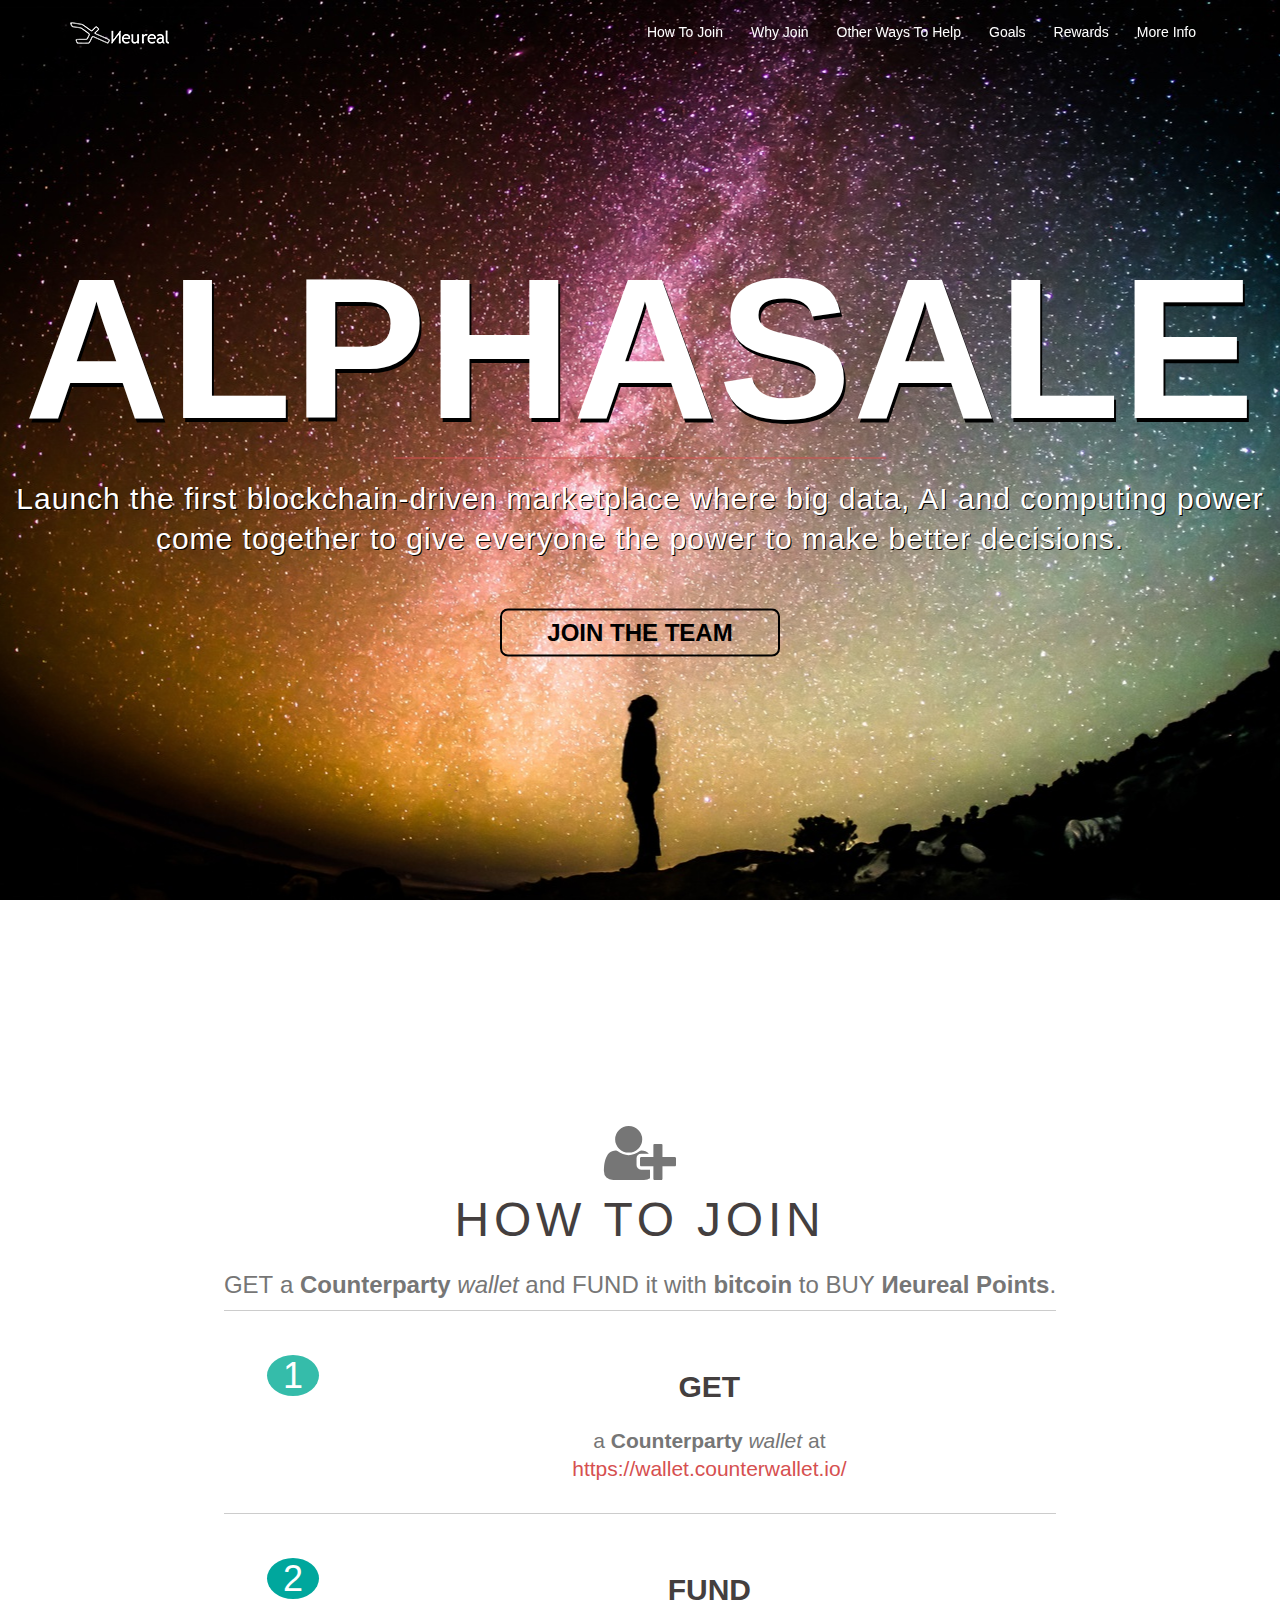
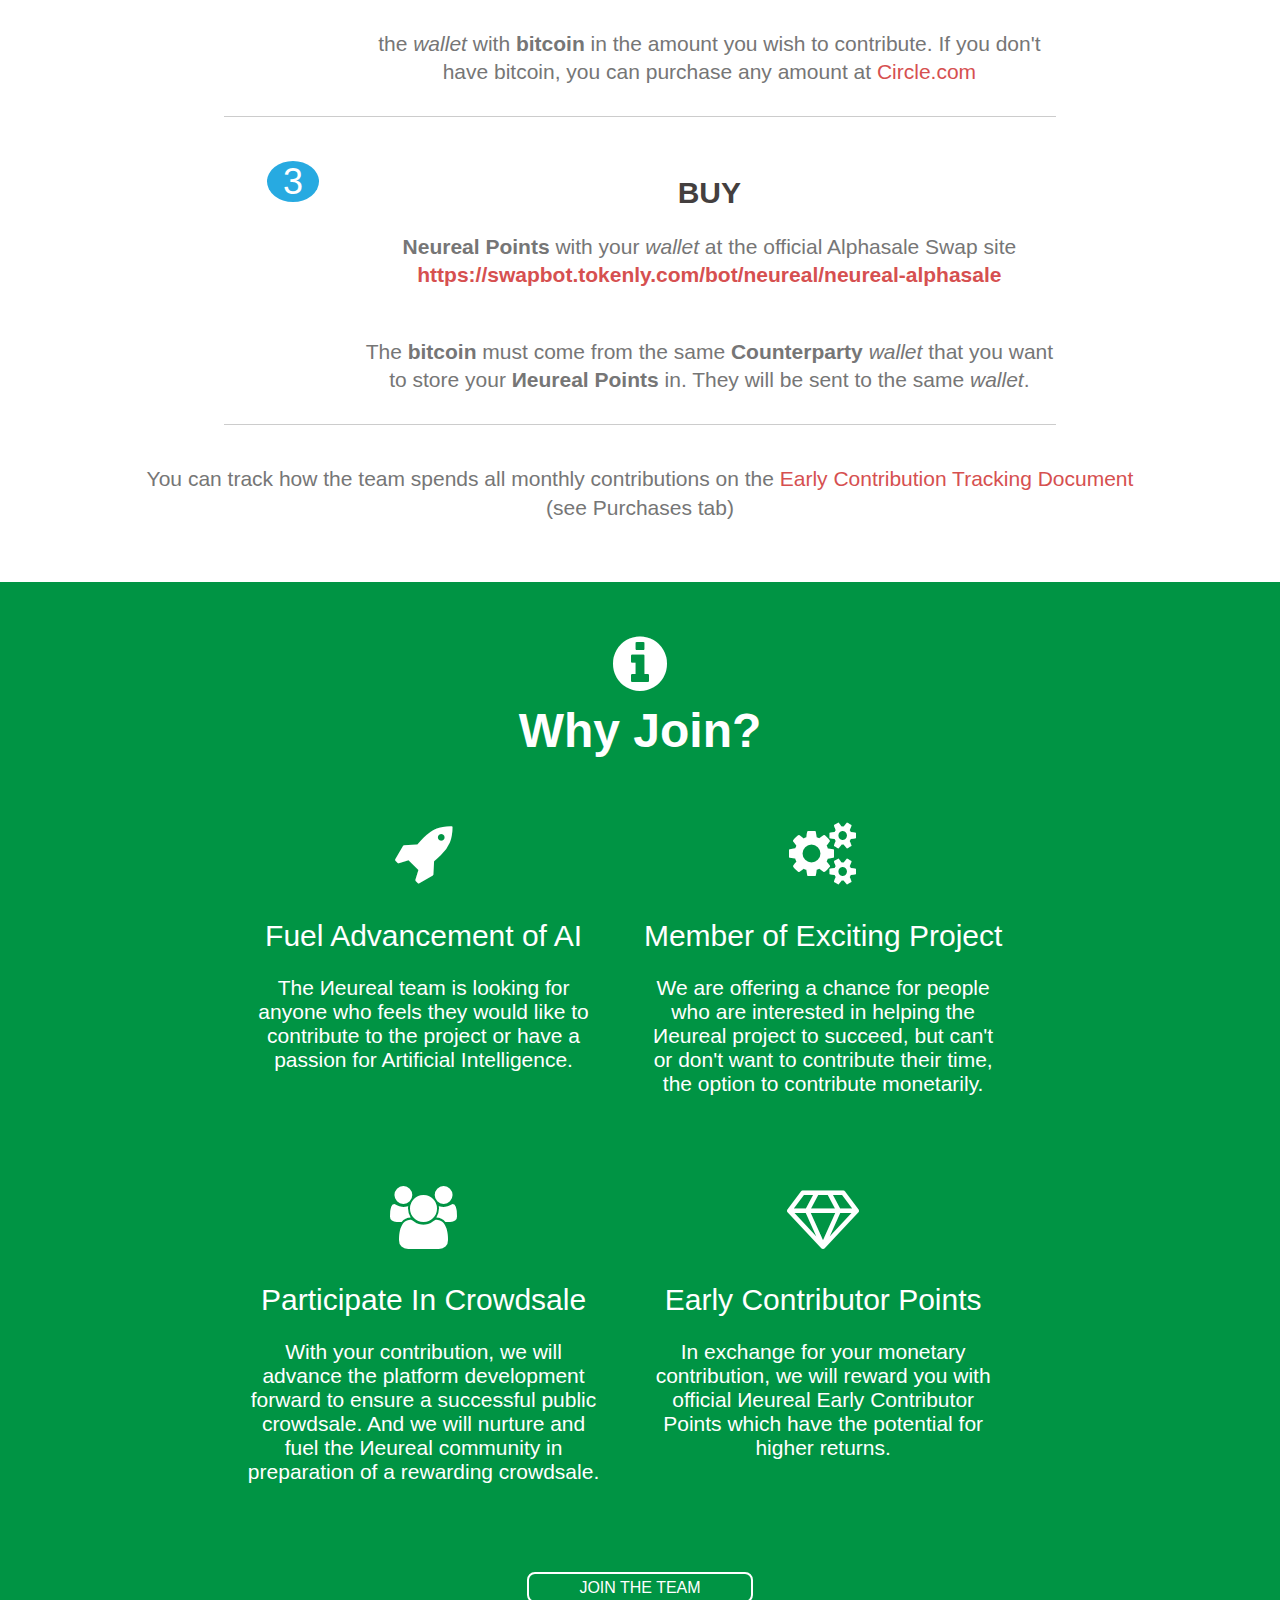
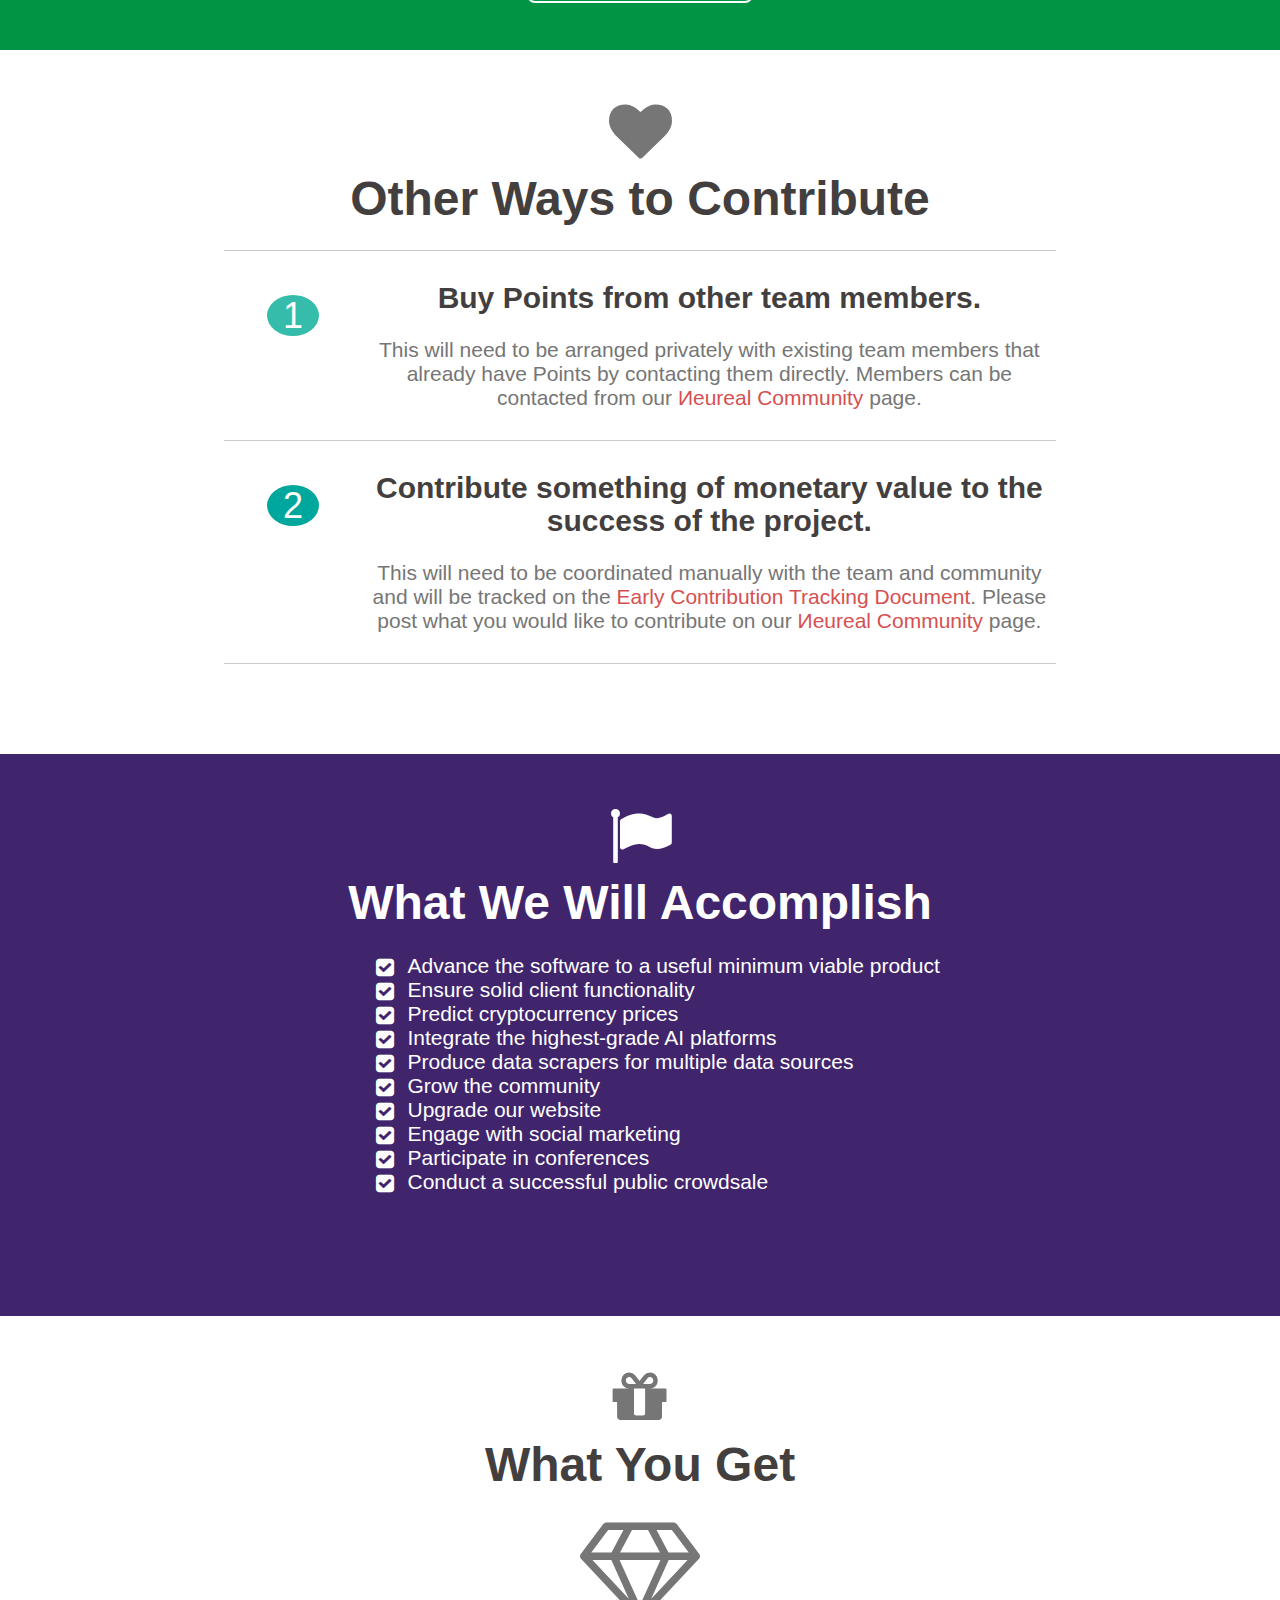
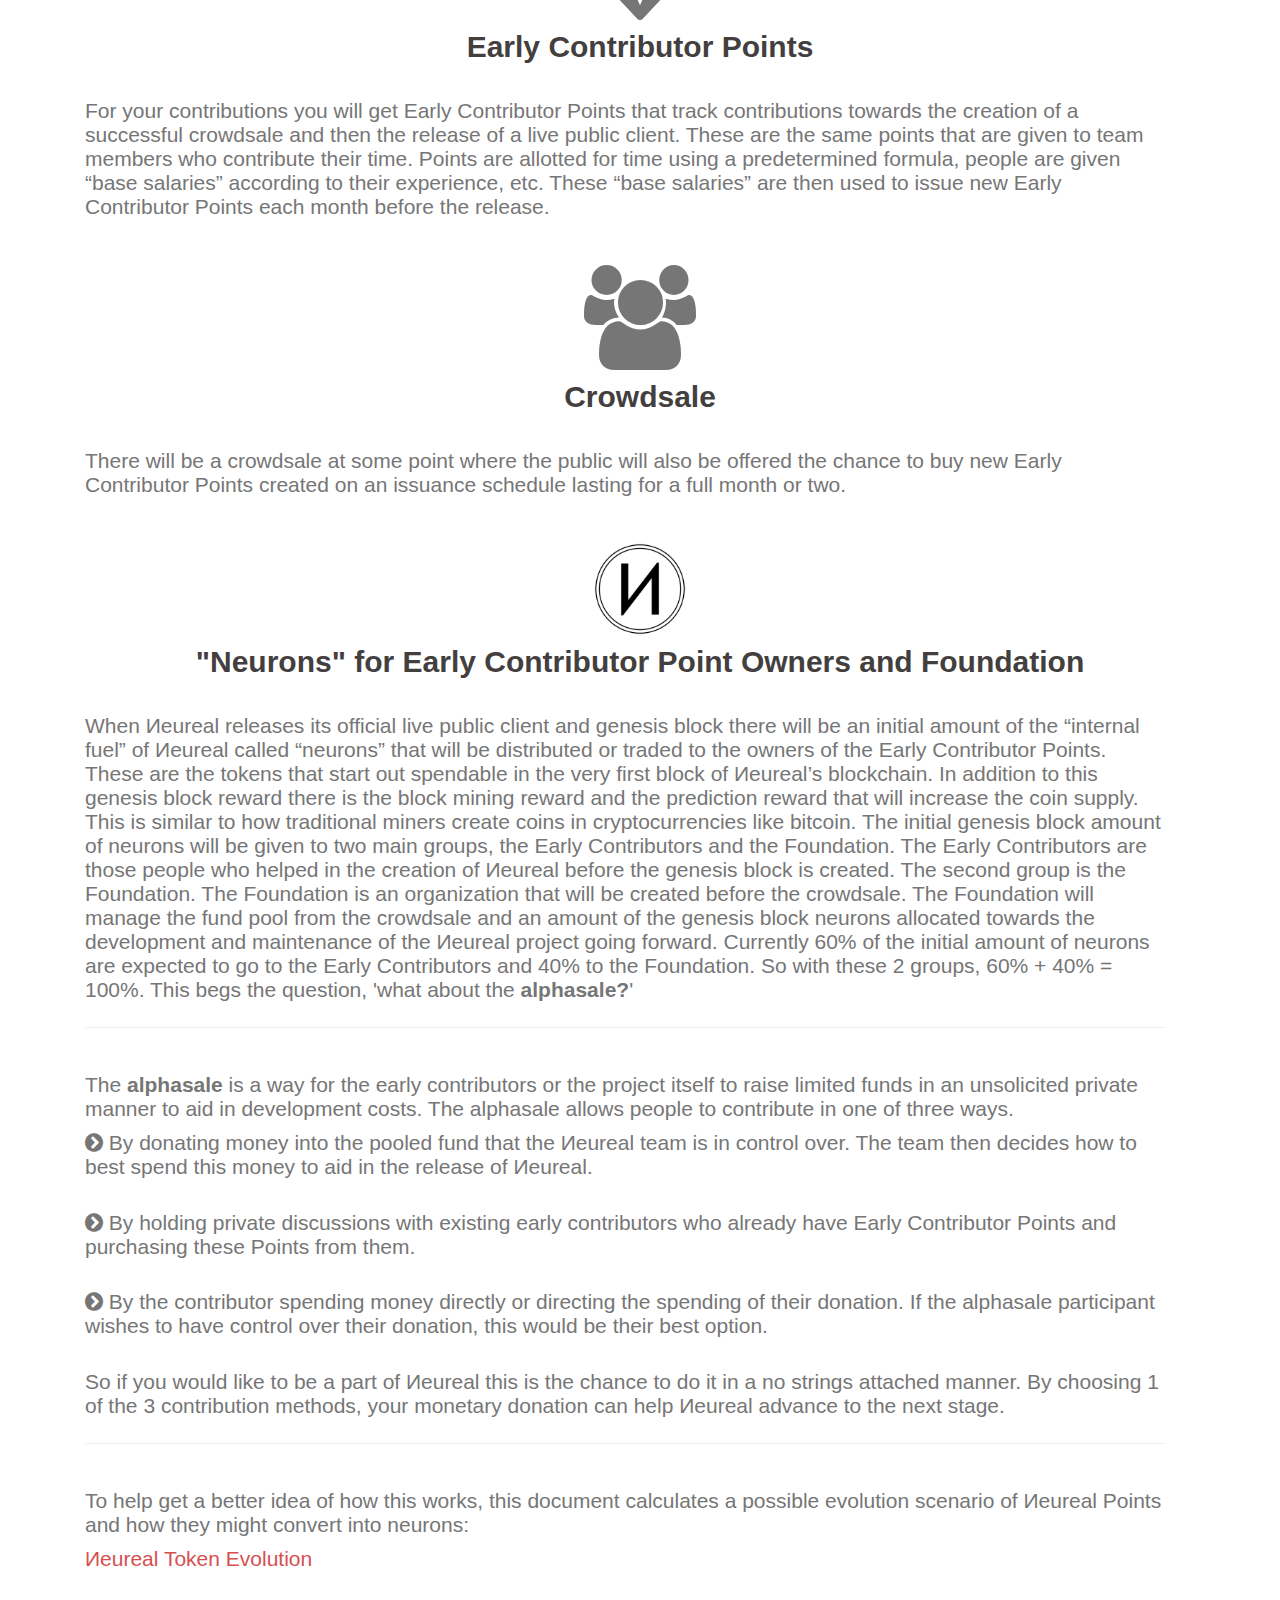
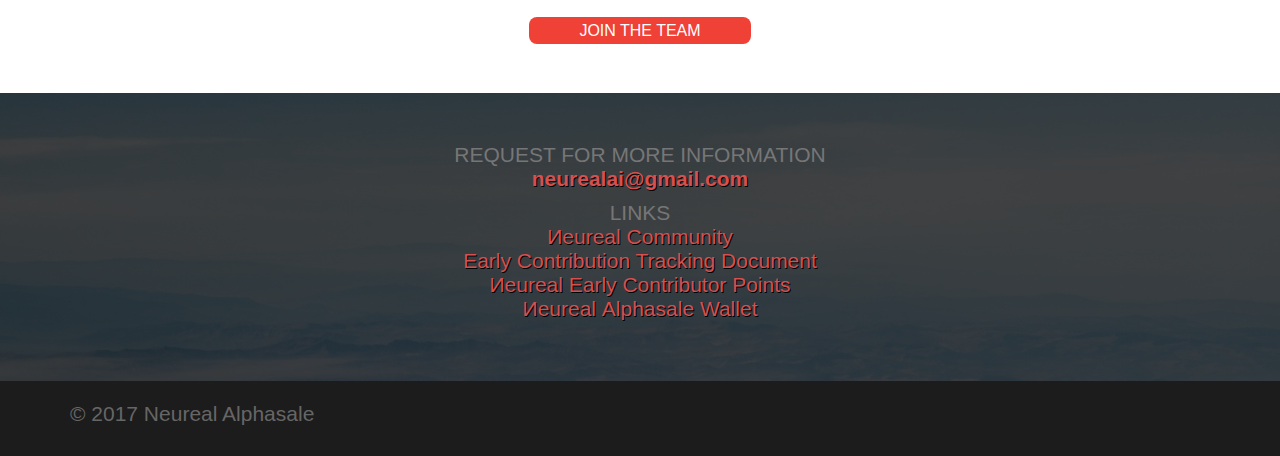
==== commit 4f3c7afe: "mods from Josh" ====
--- a/alphasale.neureal.net/index.html
+++ b/alphasale.neureal.net/index.html
@@ -3,76 +3,16 @@
 <meta http-equiv="content-type" content="text/html; charset=UTF-8">
 <meta charset="UTF-8">
 <meta name="viewport" content="width=device-width, initial-scale=1">
-<link rel="profile" href="http://gmpg.org/xfn/11">
-<link rel="pingback" href="http://alphasale.neureal.net/xmlrpc.php">
-
 <title>Neureal Alphasale</title>
 
 		<script type="text/javascript">
 			window._wpemojiSettings = {"baseUrl":"https:\/\/s.w.org\/images\/core\/emoji\/72x72\/","ext":".png","source":{"concatemoji":"http:\/\/alphasale.neureal.net\/wp-includes\/js\/wp-emoji-release.min.js?ver=4.5.9"}};
 			!function(a,b,c){function d(a){var c,d,e,f=b.createElement("canvas"),g=f.getContext&&f.getContext("2d"),h=String.fromCharCode;if(!g||!g.fillText)return!1;switch(g.textBaseline="top",g.font="600 32px Arial",a){case"flag":return g.fillText(h(55356,56806,55356,56826),0,0),f.toDataURL().length>3e3;case"diversity":return g.fillText(h(55356,57221),0,0),c=g.getImageData(16,16,1,1).data,d=c[0]+","+c[1]+","+c[2]+","+c[3],g.fillText(h(55356,57221,55356,57343),0,0),c=g.getImageData(16,16,1,1).data,e=c[0]+","+c[1]+","+c[2]+","+c[3],d!==e;case"simple":return g.fillText(h(55357,56835),0,0),0!==g.getImageData(16,16,1,1).data[0];case"unicode8":return g.fillText(h(55356,57135),0,0),0!==g.getImageData(16,16,1,1).data[0]}return!1}function e(a){var c=b.createElement("script");c.src=a,c.type="text/javascript",b.getElementsByTagName("head")[0].appendChild(c)}var f,g,h,i;for(i=Array("simple","flag","unicode8","diversity"),c.supports={everything:!0,everythingExceptFlag:!0},h=0;h<i.length;h++)c.supports[i[h]]=d(i[h]),c.supports.everything=c.supports.everything&&c.supports[i[h]],"flag"!==i[h]&&(c.supports.everythingExceptFlag=c.supports.everythingExceptFlag&&c.supports[i[h]]);c.supports.everythingExceptFlag=c.supports.everythingExceptFlag&&!c.supports.flag,c.DOMReady=!1,c.readyCallback=function(){c.DOMReady=!0},c.supports.everything||(g=function(){c.readyCallback()},b.addEventListener?(b.addEventListener("DOMContentLoaded",g,!1),a.addEventListener("load",g,!1)):(a.attachEvent("onload",g),b.attachEvent("onreadystatechange",function(){"complete"===b.readyState&&c.readyCallback()})),f=c.source||{},f.concatemoji?e(f.concatemoji):f.wpemoji&&f.twemoji&&(e(f.twemoji),e(f.wpemoji)))}(window,document,window._wpemojiSettings);
 		</script><script type="text/javascript" src="js/wp-emoji-release.js"></script>
-		<style type="text/css">
-img.wp-smiley,
-img.emoji {
-	display: inline !important;
-	border: none !important;
-	box-shadow: none !important;
-	height: 1em !important;
-	width: 1em !important;
-	margin: 0 .07em !important;
-	vertical-align: -0.1em !important;
-	background: none !important;
-	padding: 0 !important;
-}
-</style>
 <link rel="stylesheet" href="css\font-awesome-4.7.0\font-awesome-4.7.0\css\font-awesome.min.css">
-
-<link rel="stylesheet" id="siteorigin-panels-front-css" href="css/front.css" type="text/css" media="all">
 <link rel="stylesheet" id="sydney-bootstrap-css" href="css/bootstrap.css" type="text/css" media="all">
-<link rel="stylesheet" id="sydney-body-fonts-css" href="css/css.css" type="text/css" media="all">
-<link rel="stylesheet" id="sydney-headings-fonts-css" href="css/css.css" type="text/css" media="all">
 <link rel="stylesheet" id="sydney-style-css" href="css/style.css" type="text/css" media="all">
-<style id="sydney-style-inline-css" type="text/css">
-body, #mainnav ul ul a { font-family:"Titillium Web", sans-serif!important;}
-h1, h2, h3, h4, h5, h6, #mainnav ul li a, .portfolio-info, .roll-testimonials .name, .roll-team .team-content .name, .roll-team .team-item .team-pop .name, .roll-tabs .menu-tab li a, .roll-testimonials .name, .roll-project .project-filter li a, .roll-button, .roll-counter .name-count, .roll-counter .numb-count button, input[type="button"], input[type="reset"], input[type="submit"] { font-family:"Titillium Web", sans-serif;}
-.site-title { font-size:90px; }
-.site-description { font-size:21px; }
-#mainnav ul li a { font-size:14px; }
-h1 { font-size:56px; }
-h2 { font-size:48px; }
-h3 { font-size:38px; }
-h4 { font-size:30px; }
-h5 { font-size:25px; }
-h6 { font-size:17px; }
-body { font-size:21px; }
-.header-image { background-size:cover;}
-.header-image { height:300px; }
-.site-header.float-header { background-color:rgba(0,0,0,0.9);}
-@media only screen and (max-width: 991px) { .site-header { background-color:#000000;}}
-.site-title a, .site-title a:hover { color:#ffffff}
-.site-description { color:#ffffff}
-#mainnav ul li a, #mainnav ul li::before { color:#ffffff}
-#mainnav .sub-menu li a { color:#ffffff}
-#mainnav .sub-menu li a { background:#1c1c1c}
-.text-slider .maintitle, .text-slider .subtitle { color:#ffffff}
-body { color:#767676}
-#secondary { background-color:#ffffff}
-#secondary, #secondary a, #secondary .widget-title { color:#767676}
-.footer-widgets { background-color:#252525}
-.site-footer { background-color:#1c1c1c}
-.site-footer,.site-footer a { color:#666666}
-.overlay { background-color:#000000}
-.page-wrap { padding-top:83px;}
-.page-wrap { padding-bottom:100px;}
-.slide-inner { display:none;}
-.slide-inner.text-slider-stopped { display:block;}
-
-</style>
 <link rel="stylesheet" id="sydney-font-awesome-css" href="css/font-awesome.css" type="text/css" media="all">
-<!--[if lte IE 9]>
-<link rel='stylesheet' id='sydney-ie9-css'  href='http://alphasale.neureal.net/wp-content/themes/sydney/css/ie9.css?ver=4.5.9' type='text/css' media='all' />
-<![endif]-->
 <link rel="stylesheet" id="jetpack_css-css" href="css/jetpack.css" type="text/css" media="all">
 <script type="text/javascript" src="js/jquery.js"></script>
 <script type="text/javascript" src="js/jquery-migrate.js"></script>
@@ -81,7 +21,7 @@
 <link rel="apple-touch-icon-precomposed" href="images/cropped-Logo-chop-mark-512px.jpg?fit=180%2C180">
 <meta name="msapplication-TileImage" content="images/cropped-Logo-chop-mark-512px.jpg?fit=270%2C270">
 			<link rel="stylesheet" id="custom-css-css" type="text/css" href="css/a.css">
-			<style id="fit-vids-style">.fluid-width-video-wrapper{width:100%;position:relative;padding:0;}.fluid-width-video-wrapper iframe,.fluid-width-video-wrapper object,.fluid-width-video-wrapper embed {position:absolute;top:0;left:0;width:100%;height:100%;}</style></head>
+			</head>
 
 <body style="margin: 0px;" class="home page page-id-2 page-template page-template-page-templates page-template-page_front-page page-template-page-templatespage_front-page-php siteorigin-panels siteorigin-panels-home">
 <div style="opacity: 0; display: none;" class="preloader">
@@ -118,7 +58,7 @@
 	
     <div style="position: relative; overflow: hidden; width: 100%; height: 701px;" id="slideshow" class="header-slider" data-speed="0">
         <div style="position: relative; height: 100%; width: 1587px; left: -1587px;" class="slides-control"><div style="margin: 0px; padding: 0px; list-style: outside none none; position: relative; height: 100%;" class="slides-container">
-            <div class="slide-item" style="background-image: url(images/photo-1444703686981-a3abbc4d4fe3.jpg;); display: block; left: 1587px; position: absolute; overflow: hidden; height: 100%; width: 1587px; top: 0px; z-index: 2; opacity: 1; background-position: 50% 0px;">                        <div class="slide-inner">
+            <div class="slide-item" style="background-image: url(images/bg.jpg;); display: block; left: 1587px; position: absolute; overflow: hidden; height: 100%; width: 1587px; top: 0px; z-index: 2; opacity: 1; background-position: 50% 0px;">                        <div class="slide-inner">
                             <div class="contain animated fadeInRightBig text-slider">
                                 <h2 class="maintitle">ALPHASALE</h2>
                                 <p class="subtitle">Launch the first 
@@ -141,7 +81,7 @@
         <a href="#join" class="roll-button button-slider">JOIN THE TEAM</a>    </div>   
         
     <div class="header-image2">
-	<div class="overlay2"></div>		<img class="header-inner2" src="images/bg.jpg" alt="Neureal Alphasale" width="1920">
+	<div class="header-inner2 bigimg"></div>
 	</div>
 	<!--div class="header-image">
 		<div class="overlay"></div>		<img class="header-inner" src="images/bg.jpg" alt="Neureal Alphasale" width="1920">
@@ -438,14 +378,6 @@
 	_stq.push([ 'view', {v:'ext',j:'1:4.1.1',blog:'103143791',post:'2',tz:'-6',srv:'alphasale.neureal.net'} ]);
 	_stq.push([ 'clickTrackerInit', '103143791', '2' ]);
 </script>
-
-
-
-
-
-
-
-<img id="wpstats" alt=":)" src="images/g.gif" height="5" width="6"></body></html>
-<!-- Dynamic page generated in 2.531 seconds. -->
-<!-- Cached page generated by WP-Super-Cache on 2017-06-30 15:56:44 -->
-<!-- Compression = gzip -->+<img id="wpstats" alt=":)" src="images/g.gif" height="5" width="6">
+</body>
+</html>
--- a/alphasale.neureal.net/css/style.css
+++ b/alphasale.neureal.net/css/style.css
@@ -23,12 +23,18 @@
 	position:absolute;
 	z-index:1;
 	top:0;
+	background: rgba(0, 0, 0, 0) url("../images/bg.jpg");
+	height:100%;
+	width:100%;
+	background-position:top center;
+	background-attachment:fixed;
 }
 #pgc-2-0-0 {
     margin-top: 80px;
 }
 .myfooterbg > img {
     width: 100%;
+	height:379px;
 }
 .social-menu-widget {
 	padding: 0;
@@ -639,10 +645,13 @@
 	}
 
 	.header-inner {
-		/*display: none;*/
+		display: none;
 	}
 	.site-title {
 		margin: 0;
+	}
+	.myimg{
+		display: block; left: 1366px; position: absolute; overflow: hidden; height: 100%; width: 1366px; top: 0px; z-index: 2; opacity: 1; background-position: 50% -177px;
 	}
 	.site-description {
 		font-size: 16px;
@@ -1932,6 +1941,7 @@
 	}
 	.widget_sydney_services_type_b .service {
 		margin-bottom: 20px;
+		
 	}
 	.widget_sydney_services_type_b .service-thumb {
 		float: left;
@@ -3219,3 +3229,370 @@
 			margin-bottom: 0;
 		}
 	}
+
+
+
+@media (width:320px){
+	 
+	.header-inner2 {
+		background: rgba(0, 0, 0, 0) url("../images/bg.jpg") repeat scroll 50% 72%;
+    height: 486px;
+    position: absolute;
+    top: 13%;
+	width:100%;
+}
+	
+}
+@media (width:375px){
+.header-inner2 {
+    background: rgba(0, 0, 0, 0) url("../images/bg.jpg") repeat scroll 51% 85%;
+    height: 614px;
+    position: absolute;
+    top: 10%;
+    width: 100%;
+}
+	
+}
+@media (width:480px){
+	.header-inner2 {
+		 background: rgba(0, 0, 0, 0) url("../images/bg.jpg") repeat scroll 50% 87%;
+    height: 457px;
+    position: absolute;
+    top: 20%;
+	width:100%;
+}
+	
+}
+@media (width:414px){
+	.header-inner2 {
+		 background: rgba(0, 0, 0, 0) url("../images/bg.jpg") repeat scroll 50% 75%;
+    height: 115%;
+    position: absolute;
+    top: 8%;
+	width:100%;
+}
+	
+}
+@media (width:568px){
+.header-inner2 {
+    background: rgba(0, 0, 0, 0) url("../images/bg.jpg") repeat scroll 50% 70%;
+    height: 122%;
+    position: absolute;
+    top: 13%;
+    width: 100%;
+}
+	
+}
+@media (width:360px){
+	.header-inner2 {
+		 background: rgba(0, 0, 0, 0) url("../images/bg.jpg") repeat scroll 51% 85%;
+    height: 119%;
+    position: absolute;
+    top: 63px;
+    z-index: 1;
+	width:100%;
+}	
+}
+@media (width:384px){
+	.header-inner2 {
+		 background: rgba(0, 0, 0, 0) url("../images/bg.jpg") repeat scroll 51% 85%;
+    height: 119%;
+    position: absolute;
+    top: 63px;
+    z-index: 1;
+	width:100%;
+}	
+}
+@media (width:640px){
+.header-inner2 {
+	 background: rgba(0, 0, 0, 0) url("../images/bg.jpg") repeat scroll 51% 85%;
+    height: 140%;
+    position: absolute;
+    top: 17%;
+    z-index: 1;
+	width:100%;
+}
+}
+@media (width:600px){
+.header-inner2 {
+	 background: rgba(0, 0, 0, 0) url("../images/bg.jpg") repeat scroll 51% 85%;
+    height: 120%;
+    position: absolute;
+    top: 8%;
+    z-index: 1;
+	width:100%;
+}
+}
+@media (width:667px){
+.header-inner2 {
+	 background: rgba(0, 0, 0, 0) url("../images/bg.jpg") repeat scroll 51% 85%;
+    height: 140%;
+    position: absolute;
+    top: 17%;
+    z-index: 1;
+	width:100%;
+}
+}
+@media (width:736px){
+.header-inner2 {
+	 background: rgba(0, 0, 0, 0) url("../images/bg.jpg") repeat scroll 51% 73%;
+    height: 137%;
+    position: absolute;
+    top: 13%;
+    z-index: 1;
+	width:100%;
+	
+}
+}
+#pg-2-0 {
+    margin-top: 10%;
+
+}
+@media (width:768px){
+.header-inner2 {
+    background: rgba(0, 0, 0, 0) url("../images/bg.jpg") repeat scroll 51% 35%;
+    height: 110%;
+    position: absolute;
+    top: 6%;
+    width: 100%;
+    z-index: 1;
+}
+}
+
+@media (width:1024px){
+.header-inner2 {
+	background: rgba(0, 0, 0, 0) url("../images/bg.jpg") repeat scroll 50% 87%;
+    height: 120%;
+    position: absolute;
+    top: 0;
+	 width:100%;
+    z-index: 1;
+}
+}
+#pg-2-0 {
+    margin-top: 8%;
+}
+
+/* --------------- Moved CSS
+---------------------------------- */
+body, #mainnav ul ul a { font-family:"Titillium Web", sans-serif!important;}
+h1, h2, h3, h4, h5, h6, #mainnav ul li a, .portfolio-info, .roll-testimonials .name, .roll-team .team-content .name, .roll-team .team-item .team-pop .name, .roll-tabs .menu-tab li a, .roll-testimonials .name, .roll-project .project-filter li a, .roll-button, .roll-counter .name-count, .roll-counter .numb-count button, input[type="button"], input[type="reset"], input[type="submit"] { font-family:"Titillium Web", sans-serif;}
+.site-title { font-size:90px; }
+.site-description { font-size:21px; }
+#mainnav ul li a { font-size:14px; }
+h1 { font-size:56px; }
+h2 { font-size:48px; }
+h3 { font-size:38px; }
+h4 { font-size:30px; }
+h5 { font-size:25px; }
+h6 { font-size:17px; }
+body { font-size:21px; }
+.header-image { background-size:cover;}
+.header-image { height:300px; }
+.site-header.float-header { background-color:rgba(0,0,0,0.9);}
+@media only screen and (max-width: 991px) { .site-header { background-color:#000000;}}
+.site-title a, .site-title a:hover { color:#ffffff}
+.site-description { color:#ffffff}
+#mainnav ul li a, #mainnav ul li::before { color:#ffffff}
+#mainnav .sub-menu li a { color:#ffffff}
+#mainnav .sub-menu li a { background:#1c1c1c}
+.text-slider .maintitle, .text-slider .subtitle { color:#ffffff}
+body { color:#767676}
+#secondary { background-color:#ffffff}
+#secondary, #secondary a, #secondary .widget-title { color:#767676}
+.footer-widgets { background-color:#252525}
+.site-footer { background-color:#1c1c1c}
+.site-footer,.site-footer a { color:#666666}
+.overlay { background-color:#000000}
+.page-wrap { padding-top:83px;}
+.page-wrap { padding-bottom:100px;}
+.slide-inner { display:none;}
+.slide-inner.text-slider-stopped { display:block;}
+
+img.wp-smiley,
+img.emoji {
+	display: inline !important;
+	border: none !important;
+	box-shadow: none !important;
+	height: 1em !important;
+	width: 1em !important;
+	margin: 0 .07em !important;
+	vertical-align: -0.1em !important;
+	background: none !important;
+	padding: 0 !important;
+}
+			.fluid-width-video-wrapper{
+			width:100%;position:relative;padding:0;
+			}
+			.fluid-width-video-wrapper iframe,.fluid-width-video-wrapper object,.fluid-width-video-wrapper embed 
+			{
+			position:absolute;top:0;left:0;width:100%;height:100%;
+			}
+
+			
+			
+/*---------------------CSS combine---------*/
+.postsection{text-align:center;line-height:1.35em}.boxfull{width:75%;margin:0 auto;padding-top:20px;padding-bottom:20px;border-top:1px solid #ccc}.boxfull.last{border-bottom:1px solid #ccc;margin-bottom:40px}.box{width:100%}.box:after,.boxfull:after{content:".";visibility:hidden;display:block;height:0;clear:both}.span1{float:left;width:8.3333333333%}.span2{float:left;width:16.666666%}.span6{float:left;width:48%}.span7{float:left;width:58.333333%}.span10{float:left;width:83.333333%}.span11{float:left;width:91.666666%}.span12{margin-bottom:36px}.offset3{margin-left:25%}.postsection h2{font-weight:300;text-transform:uppercase;letter-spacing:.1em}.leader{font-size:24px}.boxwhy .span6{padding:20px}.boxwhy h2,.boxwhy h4,.boxgoals h2,.boxgoals h4{color:#fff}.boxwhy h4{font-weight:300}.boxwhy .boxfull{border-top:none}.boxgoals:after,.goalslist:after{content:".";visibility:hidden;display:block;height:0;clear:both}img.neurons{width:92px;height:92px}.postsection ul{list-style:none}.boxgoals ul{margin-bottom:72px}.boxgoals ul li{text-align:left}.boxgoals ul li i{margin-right:8x}.boxgift li{margin-bottom:1.5em}.boxfooter li{font-weight:700;margin-bottom:.25em}.boxfooter ul{margin-top:1.5em}.boxfooter a,.boxfooter a:hover{text-shadow:1px 1px #000}.buttonbox{margin-top:40px !important}.joinbutton{padding:5px 50px;font-size:16px;border-radius:8px}.orange{color:#fff;background-color:#ef4136}.white{border:2px solid #fff}.boxwhy .white{color:#009444}.boxwhy .white:hover{color:#009444 !important;background-color:#fff;border:2px solid;border-color:#fff;transition-property:background-color, border-color, color;transition-duration:1s;transition-timing-function:ease-out}.orange:hover{color:#ef4136;background-color:#fff;border:2px solid;border-color:#ef4136;transition-property:background-color, border-color, color;transition-duration:1s;transition-timing-function:ease-out}.alignleft{text-align:left}.steps{margin-top:20px}.circle{width:72px;height:72px;padding-right:16px;padding-left:16px;line-height:50px;text-align:center;-moz-border-radius:50%;-webkit-border-radius:50%;border-radius:50%}.number{font-size:36px}.one{color:#fff;background-color:#35bcaa}.two{color:#fff;background-color:#00a79d}.three{color:#fff;background-color:#27aae1}.alignleft hr{margin-top:25px;padding-bottom:25px}span.uppercase{padding-bottom:2em;text-transform:uppercase}.maintitle{font-size:200px;line-height:200px}.maintitle:after{content:"";position:absolute;left:50%;bottom:0;width:40%;height:0;margin-left:-20%}p.subtitle{padding-right:60px;padding-left:60px;text-shadow:1px 1px #000 !important}.button-slider{padding:10px 45px;color:#000;font-size:24px;border:2px solid #000;border-radius:8px;background-color:transparent}.button-slider:hover{color:rgba(255,255,255,.85);border-color:rgba(255,255,255,.85);transition-property:border-color, color;transition-duration:1s;transition-timing-function:ease-out}.page-id-412 .site-description{display:none}@media screen and (max-width: 667px){.span1,.span2,.span6,.span7,.span10,.span11{float:none;width:100%;text-align:center}.offset3{margin-left:0}.maintitle{font-size:100px;line-height:100px}}@media screen and (max-width: 1024px){.btn-menu{display:none}}@media screen and (min-width: 768px){.maintitle{font-size:150px;line-height:150px;text-shadow:2px 4px #000}}@media screen and (min-width: 1080px){.maintitle{font-size:200px !important;line-height:200px !important;text-shadow:2px 4px #000 !important}}
+
+/*-----------------Font css------------------*/
+
+/* latin-ext */
+@font-face {
+  font-family: 'Titillium Web';
+  font-style: normal;
+  font-weight: 300;
+  src: local('Titillium Web Light'), local('TitilliumWeb-Light'), url(http://fonts.gstatic.com/s/titilliumweb/v5/anMUvcNT0H1YN4FII8wpr9INifKjd1RJ3NxxEi9Cy2w.woff2) format('woff2');
+  unicode-range: U+0100-024F, U+1E00-1EFF, U+20A0-20AB, U+20AD-20CF, U+2C60-2C7F, U+A720-A7FF;
+}
+/* latin */
+@font-face {
+  font-family: 'Titillium Web';
+  font-style: normal;
+  font-weight: 300;
+  src: local('Titillium Web Light'), local('TitilliumWeb-Light'), url(http://fonts.gstatic.com/s/titilliumweb/v5/anMUvcNT0H1YN4FII8wpr4-67659ICLY8bMrYhtePPA.woff2) format('woff2');
+  unicode-range: U+0000-00FF, U+0131, U+0152-0153, U+02C6, U+02DA, U+02DC, U+2000-206F, U+2074, U+20AC, U+2212, U+2215;
+}
+/* latin-ext */
+@font-face {
+  font-family: 'Titillium Web';
+  font-style: normal;
+  font-weight: 400;
+  src: local('Titillium Web Regular'), local('TitilliumWeb-Regular'), url(http://fonts.gstatic.com/s/titilliumweb/v5/7XUFZ5tgS-tD6QamInJTcSo_WB_cotcEMUw1LsIE8mM.woff2) format('woff2');
+  unicode-range: U+0100-024F, U+1E00-1EFF, U+20A0-20AB, U+20AD-20CF, U+2C60-2C7F, U+A720-A7FF;
+}
+/* latin */
+@font-face {
+  font-family: 'Titillium Web';
+  font-style: normal;
+  font-weight: 400;
+  src: local('Titillium Web Regular'), local('TitilliumWeb-Regular'), url(http://fonts.gstatic.com/s/titilliumweb/v5/7XUFZ5tgS-tD6QamInJTcZSnX671uNZIV63UdXh3Mg0.woff2) format('woff2');
+  unicode-range: U+0000-00FF, U+0131, U+0152-0153, U+02C6, U+02DA, U+02DC, U+2000-206F, U+2074, U+20AC, U+2212, U+2215;
+}
+/* latin-ext */
+@font-face {
+  font-family: 'Titillium Web';
+  font-style: normal;
+  font-weight: 600;
+  src: local('Titillium Web SemiBold'), local('TitilliumWeb-SemiBold'), url(http://fonts.gstatic.com/s/titilliumweb/v5/anMUvcNT0H1YN4FII8wpr_SNRT0fZ5CX-AqRkMYgJJo.woff2) format('woff2');
+  unicode-range: U+0100-024F, U+1E00-1EFF, U+20A0-20AB, U+20AD-20CF, U+2C60-2C7F, U+A720-A7FF;
+}
+/* latin */
+@font-face {
+  font-family: 'Titillium Web';
+  font-style: normal;
+  font-weight: 600;
+  src: local('Titillium Web SemiBold'), local('TitilliumWeb-SemiBold'), url(http://fonts.gstatic.com/s/titilliumweb/v5/anMUvcNT0H1YN4FII8wpr46gJz9aNFrmnwBdd69aqzY.woff2) format('woff2');
+  unicode-range: U+0000-00FF, U+0131, U+0152-0153, U+02C6, U+02DA, U+02DC, U+2000-206F, U+2074, U+20AC, U+2212, U+2215;
+}
+/* latin-ext */
+@font-face {
+  font-family: 'Titillium Web';
+  font-style: italic;
+  font-weight: 300;
+  src: local('Titillium Web Light Italic'), local('TitilliumWeb-LightItalic'), url(http://fonts.gstatic.com/s/titilliumweb/v5/RZunN20OBmkvrU7sA4GPPoJk2PUjA3BuZ7-sn6ahBAU.woff2) format('woff2');
+  unicode-range: U+0100-024F, U+1E00-1EFF, U+20A0-20AB, U+20AD-20CF, U+2C60-2C7F, U+A720-A7FF;
+}
+/* latin */
+@font-face {
+  font-family: 'Titillium Web';
+  font-style: italic;
+  font-weight: 300;
+  src: local('Titillium Web Light Italic'), local('TitilliumWeb-LightItalic'), url(http://fonts.gstatic.com/s/titilliumweb/v5/RZunN20OBmkvrU7sA4GPPpqmdMmZ3RU_nSyRBdIw_WA.woff2) format('woff2');
+  unicode-range: U+0000-00FF, U+0131, U+0152-0153, U+02C6, U+02DA, U+02DC, U+2000-206F, U+2074, U+20AC, U+2212, U+2215;
+}
+/* latin-ext */
+@font-face {
+  font-family: 'Titillium Web';
+  font-style: italic;
+  font-weight: 400;
+  src: local('Titillium Web Italic'), local('TitilliumWeb-Italic'), url(http://fonts.gstatic.com/s/titilliumweb/v5/r9OmwyQxrgzUAhaLET_KO86gOKNGPbHY3c2d_06TbvM.woff2) format('woff2');
+  unicode-range: U+0100-024F, U+1E00-1EFF, U+20A0-20AB, U+20AD-20CF, U+2C60-2C7F, U+A720-A7FF;
+}
+/* latin */
+@font-face {
+  font-family: 'Titillium Web';
+  font-style: italic;
+  font-weight: 400;
+  src: local('Titillium Web Italic'), local('TitilliumWeb-Italic'), url(http://fonts.gstatic.com/s/titilliumweb/v5/r9OmwyQxrgzUAhaLET_KO6qVnG43xFTRN40gwdrG-aE.woff2) format('woff2');
+  unicode-range: U+0000-00FF, U+0131, U+0152-0153, U+02C6, U+02DA, U+02DC, U+2000-206F, U+2074, U+20AC, U+2212, U+2215;
+}
+/* latin-ext */
+@font-face {
+  font-family: 'Titillium Web';
+  font-style: italic;
+  font-weight: 600;
+  src: local('Titillium Web SemiBold Italic'), local('TitilliumWeb-SemiBoldItalic'), url(http://fonts.gstatic.com/s/titilliumweb/v5/RZunN20OBmkvrU7sA4GPPjAIC19vemm8z_7Iwl5FvF4.woff2) format('woff2');
+  unicode-range: U+0100-024F, U+1E00-1EFF, U+20A0-20AB, U+20AD-20CF, U+2C60-2C7F, U+A720-A7FF;
+}
+/* latin */
+@font-face {
+  font-family: 'Titillium Web';
+  font-style: italic;
+  font-weight: 600;
+  src: local('Titillium Web SemiBold Italic'), local('TitilliumWeb-SemiBoldItalic'), url(http://fonts.gstatic.com/s/titilliumweb/v5/RZunN20OBmkvrU7sA4GPPqnxEWeSxeYH5Yv0OHgSghs.woff2) format('woff2');
+  unicode-range: U+0000-00FF, U+0131, U+0152-0153, U+02C6, U+02DA, U+02DC, U+2000-206F, U+2074, U+20AC, U+2212, U+2215;
+}
+.panel-grid {
+  zoom: 1;
+}
+.panel-grid:before {
+  content: '';
+  display: block;
+}
+.panel-grid:after {
+  content: '';
+  display: table;
+  clear: both;
+}
+.panel-grid-cell {
+  -ms-box-sizing: border-box;
+  -moz-box-sizing: border-box;
+  -webkit-box-sizing: border-box;
+  box-sizing: border-box;
+  min-height: 1em;
+}
+.panel-grid-cell .so-panel {
+  zoom: 1;
+}
+.panel-grid-cell .so-panel:before {
+  content: '';
+  display: block;
+}
+.panel-grid-cell .so-panel:after {
+  content: '';
+  display: table;
+  clear: both;
+}
+.panel-grid-cell .panel-last-child {
+  margin-bottom: 0;
+}
+.panel-grid-cell .widget-title {
+  margin-top: 0;
+}
+.panel-row-style {
+  zoom: 1;
+}
+.panel-row-style:before {
+  content: '';
+  display: block;
+}
+.panel-row-style:after {
+  content: '';
+  display: table;
+  clear: both;
+}
+@media only screen and (min-width:980px;){
+.bigimg
+	{
+    background-image: url("../images/bg.jpg");
+    width: 100%;
+    top: 0px;
+    z-index: 1;
+    opacity: 1;
+    background-position: 11% 0px;
+    background-repeat: repeat-x;
+    background-attachment: fixed;
+}
+}
+
+			